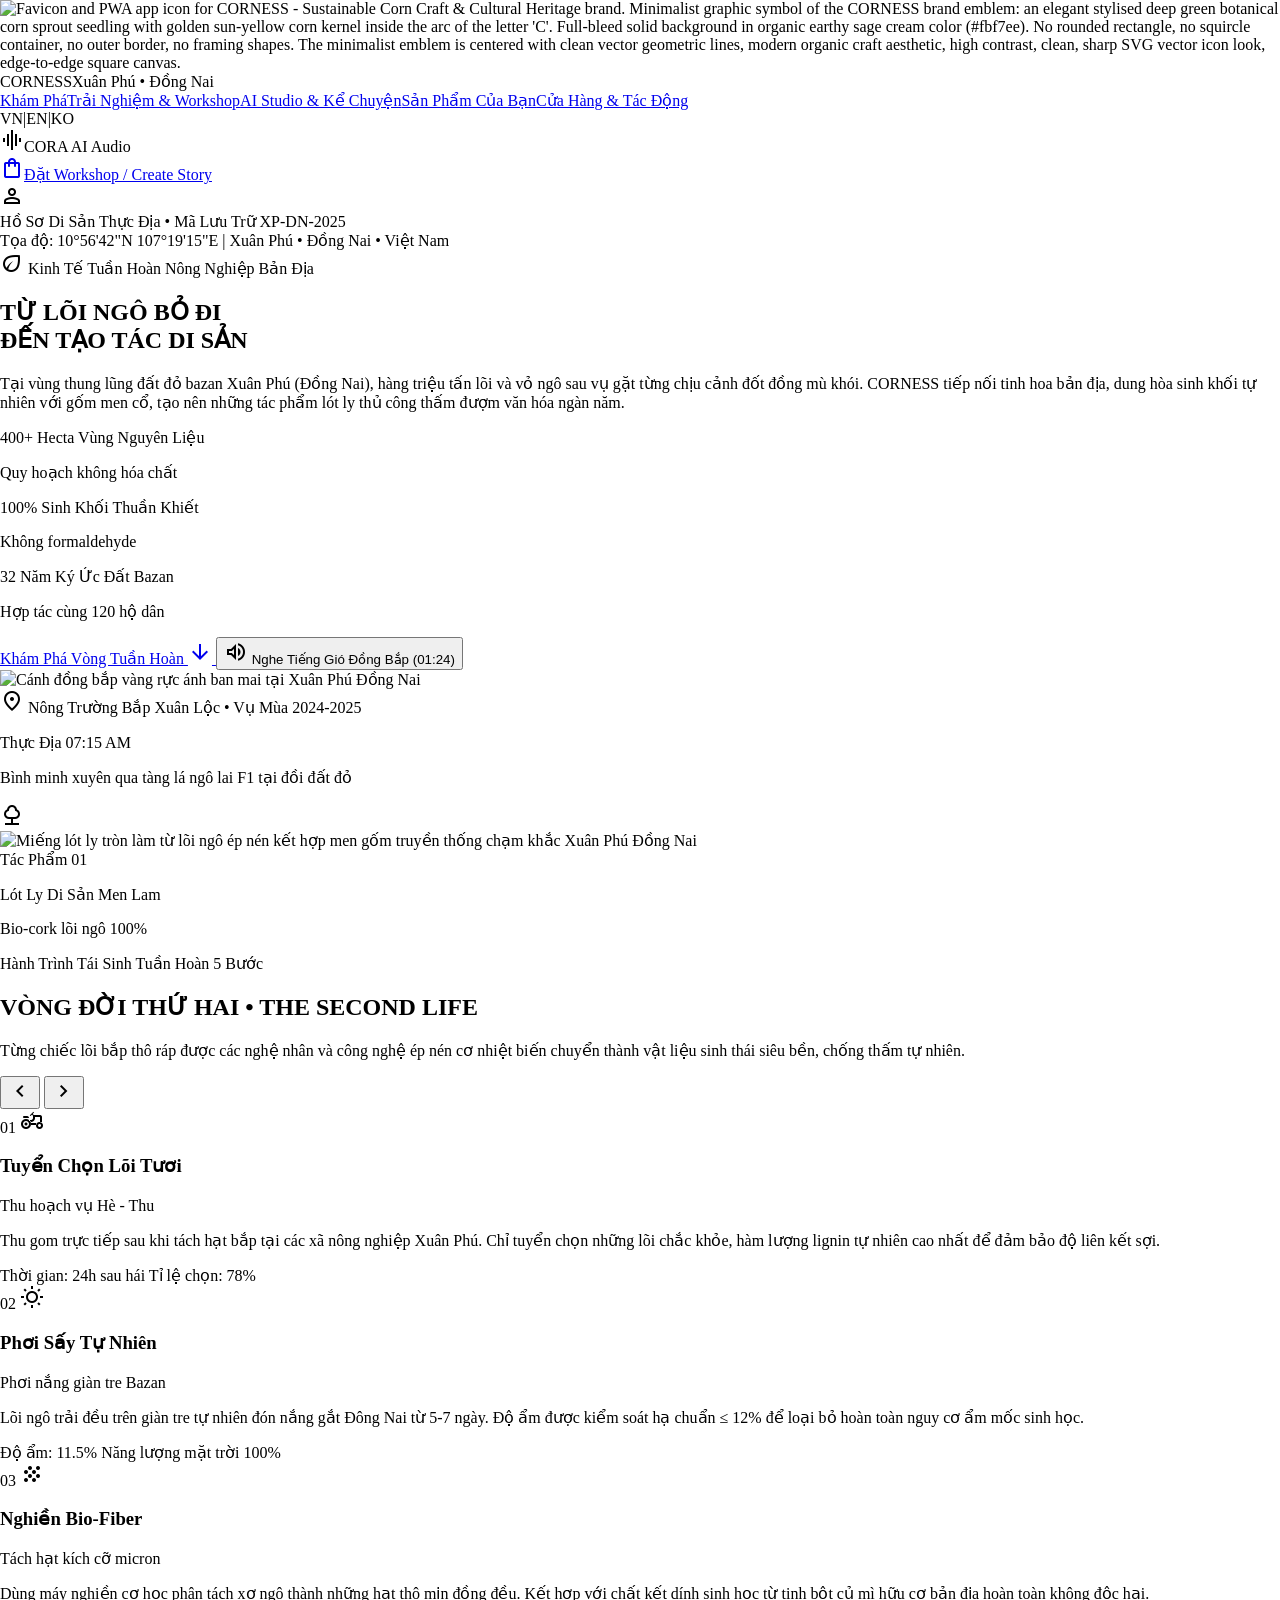
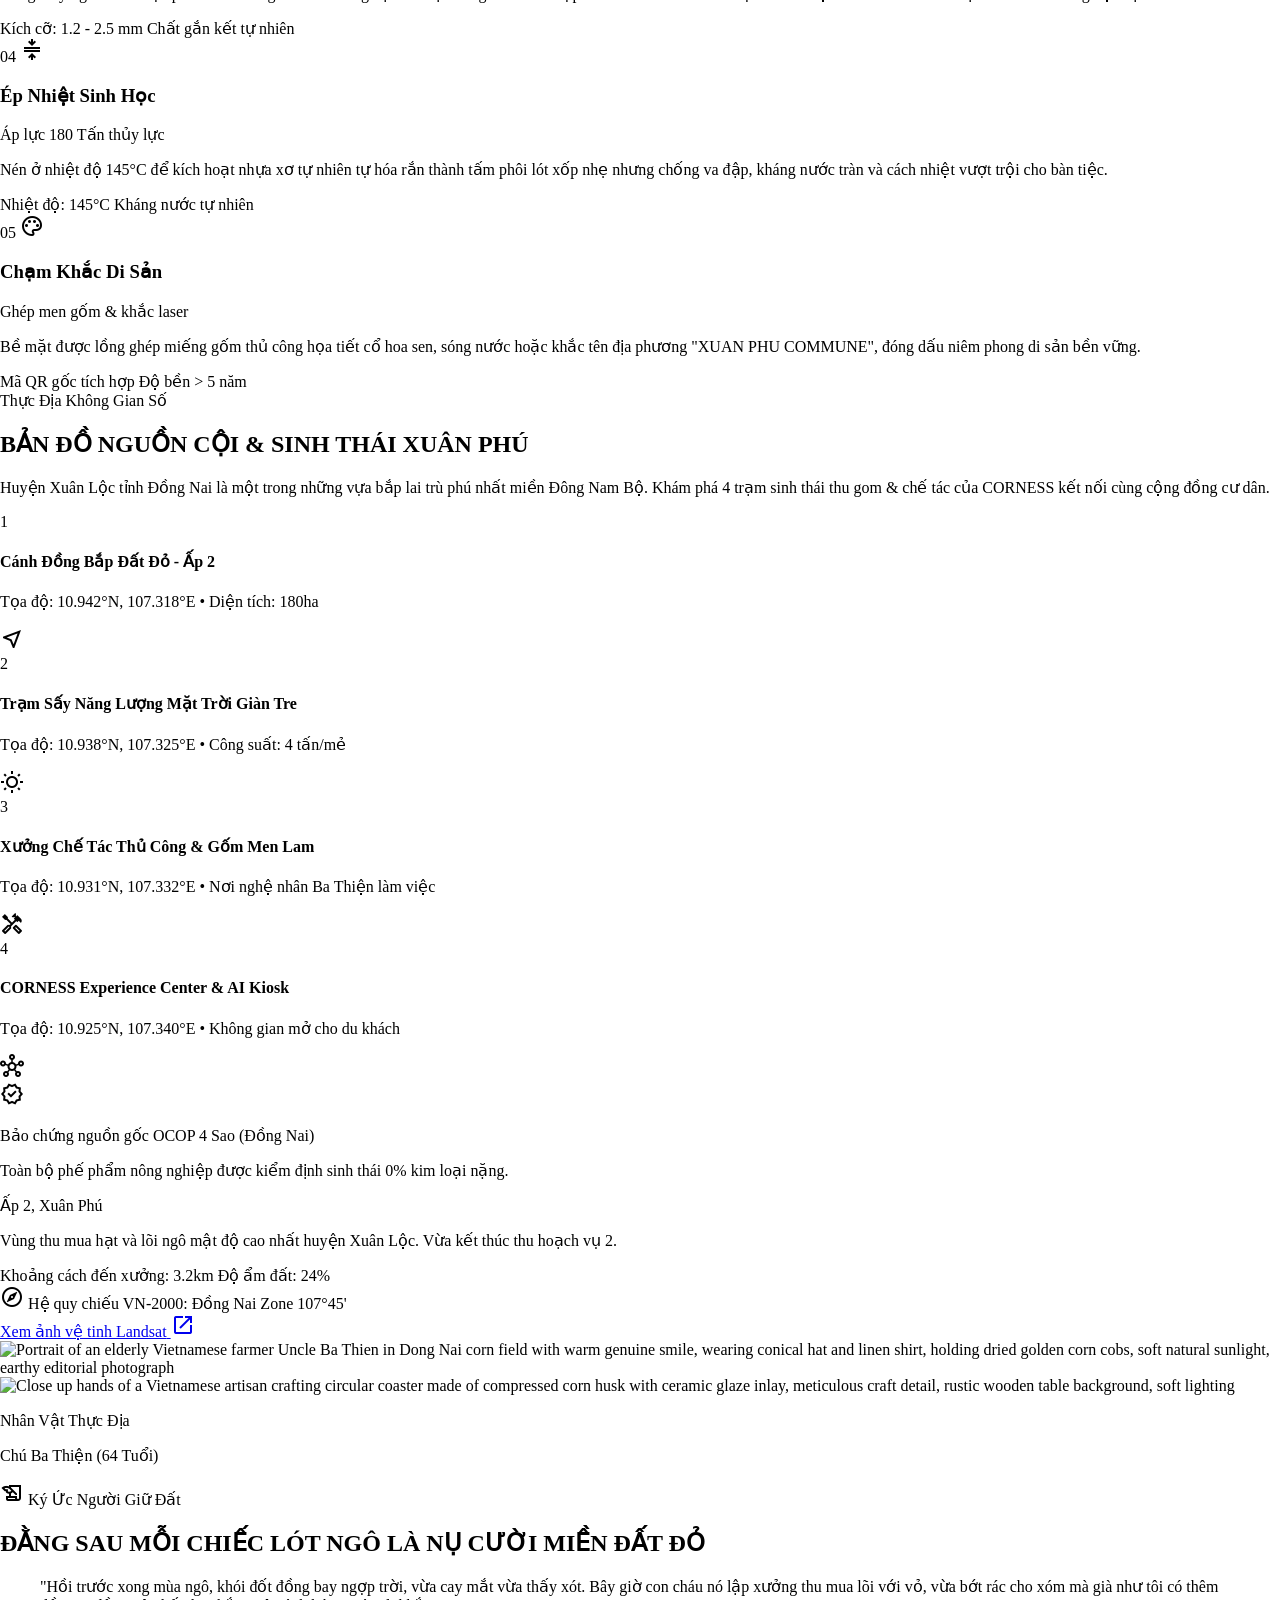
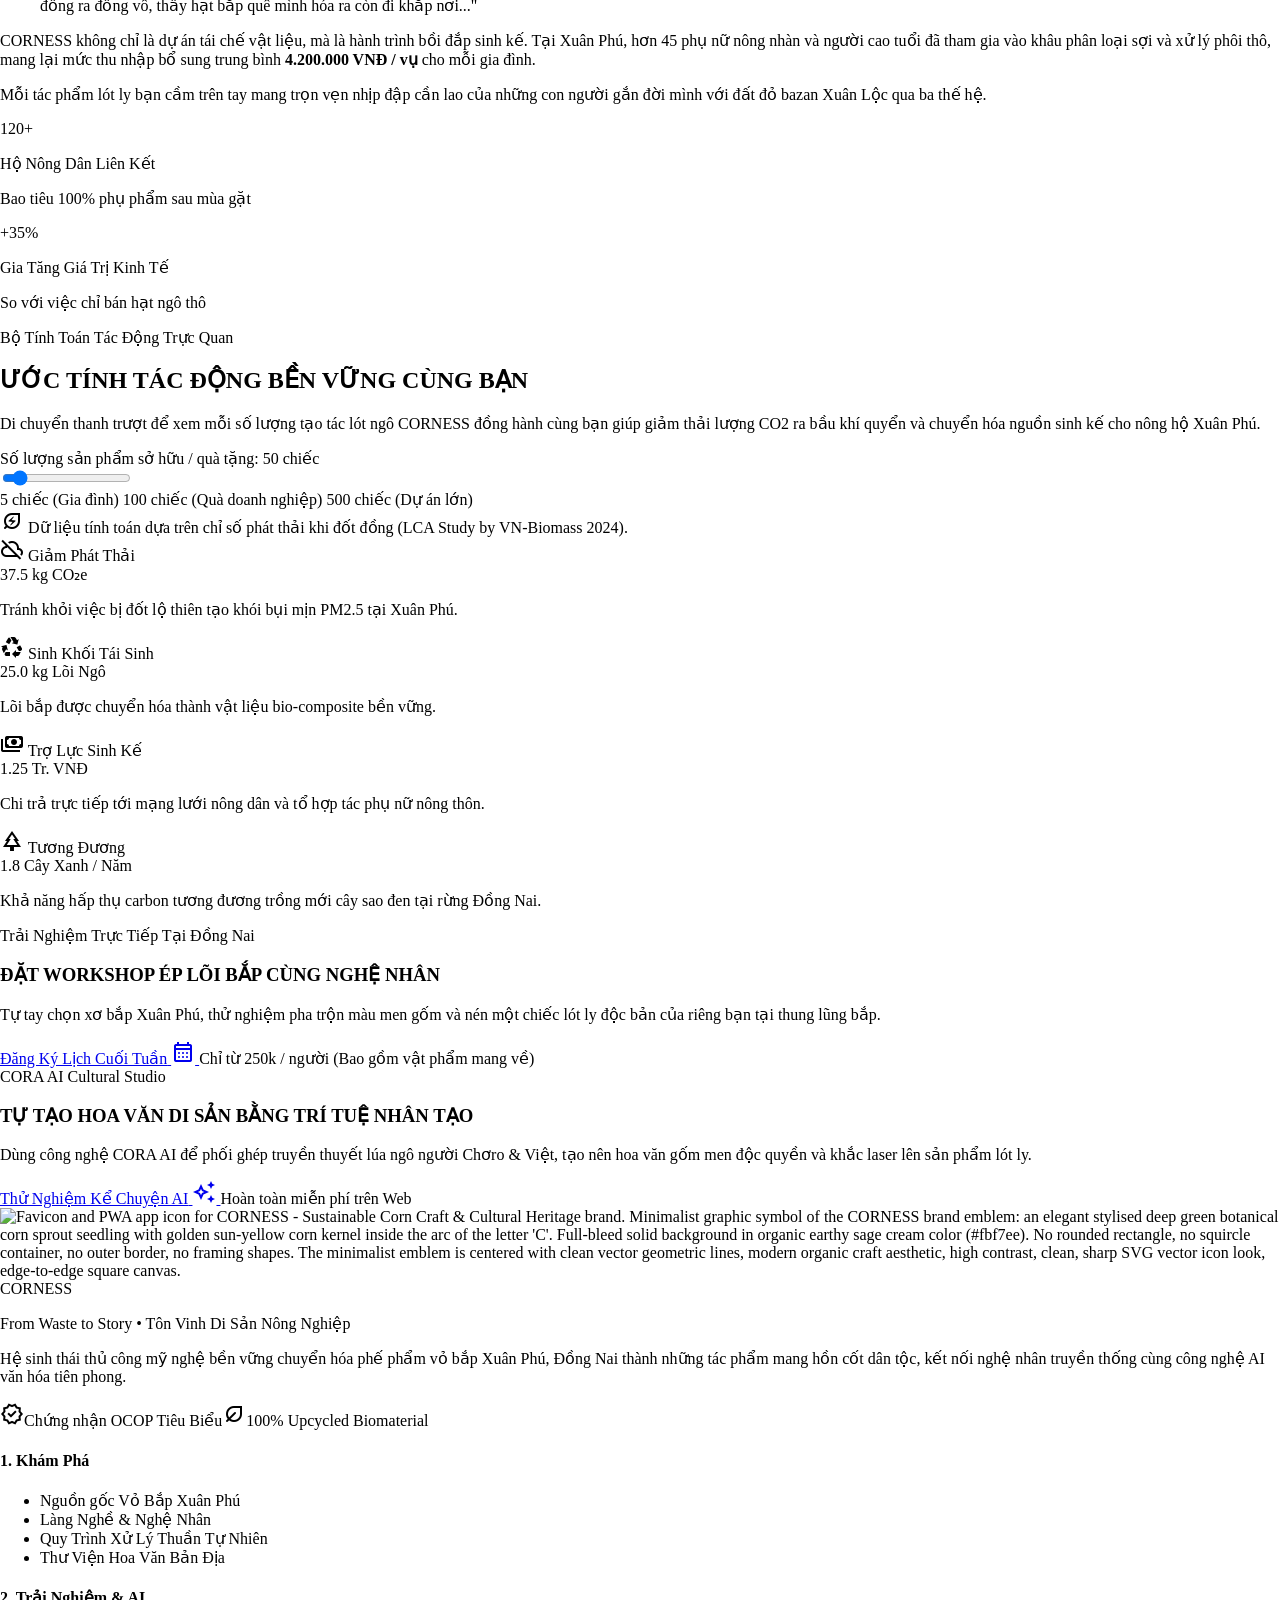
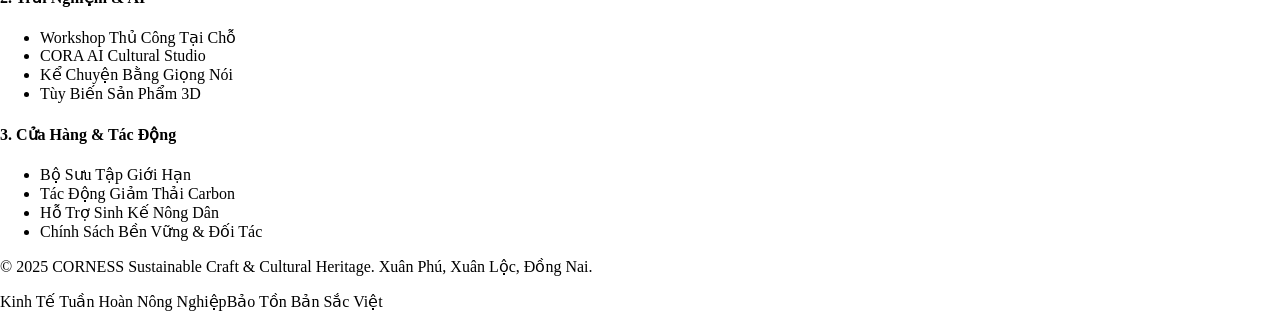
==== index.html @ 4b6d69f8 "begin" ====
<!-- CORNESS — Khám Phá & Di Sản Văn Hóa Xuân Phú (Desktop) -->
<!doctype html>

<html lang="vi">
  <head>
    <meta charset="utf-8" />
    <meta content="width=device-width, initial-scale=1.0" name="viewport" />
    <meta content="web_standard" name="shell-type" />
    <title>CORNESS — Khám Phá &amp; Di Sản Văn Hóa Xuân Phú</title>
    <link
      href="https://fonts.googleapis.com/css2?family=Climate+Crisis&amp;family=Anton&amp;family=Inter:wght@300;400;500;600;700&amp;display=swap"
      rel="stylesheet"
    />
    <link
      href="https://fonts.googleapis.com/css2?family=Material+Symbols+Outlined:opsz,wght,FILL,GRAD@20..48,100..700,0..1,-50..200"
      rel="stylesheet"
    />
    <link
      href="https://fonts.googleapis.com/css2?family=Material+Symbols+Outlined:wght,FILL@100..700,0..1&amp;display=swap"
      rel="stylesheet"
    />
    <style>
      @layer base {
        html,
        body {
          margin: 0;
          padding: 0;
        }
        body {
          overscroll-behavior: none;
        }
        main > :first-child {
          margin-top: 0 !important;
        }
        main > :last-child {
          margin-bottom: 0 !important;
        }
      }
      ::-webkit-scrollbar {
        display: none;
      }
    </style>
    <script src="https://cdn.tailwindcss.com"></script>
    <script id="tailwind-config">
      tailwind.config = {
        darkMode: "class",
        theme: {
          extend: {
            colors: {
              "surface-tint": "#476733",
              "outline-variant": "#c3c8ba",
              tertiary: "#614a35",
              "surface-container": "#f2ede3",
              "on-primary": "#ffffff",
              "secondary-container": "#fdc74a",
              "on-primary-fixed-variant": "#304e1d",
              background: "#fef9ef",
              "surface-bright": "#fef9ef",
              "surface-container-high": "#ede8de",
              "tertiary-fixed": "#fedcc0",
              "primary-fixed-dim": "#add192",
              "on-error-container": "#93000a",
              "on-surface": "#1d1c16",
              "error-container": "#ffdad6",
              "primary-container": "#4f6f3a",
              "tertiary-fixed-dim": "#e0c1a6",
              "surface-container-highest": "#e7e2d8",
              "surface-container-lowest": "#ffffff",
              "surface-container-low": "#f8f3e9",
              "inverse-on-surface": "#f5f0e6",
              secondary: "#795900",
              error: "#ba1a1a",
              "on-tertiary": "#ffffff",
              primary: "#385624",
              outline: "#74796d",
              "inverse-primary": "#add192",
              "on-background": "#1d1c16",
              "primary-fixed": "#c8eeac",
              "surface-variant": "#e7e2d8",
              surface: "#fef9ef",
              "on-surface-variant": "#43483e",
              "on-secondary-container": "#715300",
              "on-error": "#ffffff",
              "on-primary-container": "#cbf1af",
              "on-secondary-fixed": "#261a00",
              "secondary-fixed": "#ffdf9f",
              "on-secondary": "#ffffff",
              "on-primary-fixed": "#092100",
              "on-tertiary-container": "#ffe0c6",
              "on-secondary-fixed-variant": "#5b4300",
              "secondary-fixed-dim": "#f4bf42",
              "on-tertiary-fixed-variant": "#58422e",
              "inverse-surface": "#32302a",
              "tertiary-container": "#7b624b",
              "surface-dim": "#dedad0",
              "on-tertiary-fixed": "#291807",
            },
            borderRadius: {
              DEFAULT: "0.25rem",
              lg: "0.5rem",
              xl: "0.75rem",
              full: "9999px",
            },
            spacing: {},
            fontFamily: {
              headline: ["Climate Crisis"],
              display: ["Climate Crisis"],
              body: ["Anton"],
              label: ["Inter"],
            },
            fontSize: {},
          },
        },
      };
    </script>
  </head>
  <body class="bg-surface font-body text-on-surface antialiased">
    <header
      class="fixed top-0 w-full z-50 bg-surface/90 backdrop-blur-xl shadow-[0_1px_8px_rgba(112,88,66,0.06)]"
    >
      <div class="h-20 w-full px-6 lg:px-12 flex items-center justify-between">
        <div class="flex items-center gap-4">
          <img
            alt="Favicon and PWA app icon for CORNESS - Sustainable Corn Craft &amp; Cultural Heritage brand. Minimalist graphic symbol of the CORNESS brand emblem: an elegant stylised deep green botanical corn sprout seedling with golden sun-yellow corn kernel inside the arc of the letter 'C'. Full-bleed solid background in organic earthy sage cream color (#fbf7ee). No rounded rectangle, no squircle container, no outer border, no framing shapes. The minimalist emblem is centered with clean vector geometric lines, modern organic craft aesthetic, high contrast, clean, sharp SVG vector icon look, edge-to-edge square canvas."
            class="h-8 w-auto object-contain"
            src="https://lh3.googleusercontent.com/aida/[base64]"
          />
          <div class="flex flex-col">
            <span
              class="font-headline text-lg tracking-tight uppercase text-primary leading-tight"
              >CORNESS</span
            ><span
              class="font-label text-[10px] tracking-[0.08em] uppercase text-tertiary font-medium"
              >Xuân Phú • Đồng Nai</span
            >
          </div>
        </div>
        <nav
          class="hidden xl:flex items-center gap-2 p-1 bg-surface-container-low rounded-xl"
          data-active-classes="bg-primary-container text-on-primary-container font-semibold rounded-lg shadow-sm"
        >
          <a
            class="px-4 py-2 text-sm font-label uppercase tracking-wider text-on-surface-variant hover:text-on-surface hover:bg-surface-container transition-all"
            data-path="kham-pha"
            href="index.html"
            >Khám Phá</a
          ><a
            class="px-4 py-2 text-sm font-label uppercase tracking-wider text-on-surface-variant hover:text-on-surface hover:bg-surface-container transition-all"
            data-path="trai-nghiem-workshop"
            href="experience.html"
            >Trải Nghiệm &amp; Workshop</a
          ><a
            class="px-4 py-2 text-sm font-label uppercase tracking-wider text-on-surface-variant hover:text-on-surface hover:bg-surface-container transition-all"
            data-path="ai-studio-ke-chuyen"
            href="ai-studio.html"
            >AI Studio &amp; Kể Chuyện</a
          ><a
            class="px-4 py-2 text-sm font-label uppercase tracking-wider text-on-surface-variant hover:text-on-surface hover:bg-surface-container transition-all"
            data-path="san-pham-cua-ban"
            href="my-product.html"
            >Sản Phẩm Của Bạn</a
          ><a
            class="px-4 py-2 text-sm font-label uppercase tracking-wider text-on-surface-variant hover:text-on-surface hover:bg-surface-container transition-all"
            data-path="cua-hang-tac-dong"
            href="shop.html"
            >Cửa Hàng &amp; Tác Động</a
          >
        </nav>
        <div class="flex items-center gap-3 lg:gap-4">
          <div
            class="hidden md:flex items-center gap-1.5 px-2.5 py-1 rounded-full bg-surface-container text-xs font-label text-on-surface-variant font-medium"
          >
            <span class="hover:text-primary cursor-pointer transition-colors"
              >VN</span
            ><span class="text-outline-variant">|</span
            ><span class="hover:text-primary cursor-pointer transition-colors"
              >EN</span
            ><span class="text-outline-variant">|</span
            ><span class="hover:text-primary cursor-pointer transition-colors"
              >KO</span
            >
          </div>
          <div
            class="hidden sm:flex items-center gap-2 px-3 py-1.5 rounded-full bg-secondary-container/30 text-on-secondary-container text-xs font-label font-medium"
          >
            <span class="material-symbols-outlined text-[16px]">graphic_eq</span
            ><span>CORA AI Audio</span>
          </div>
          <a
            class="p-2 rounded-full bg-surface-container-low hover:bg-surface-container text-on-surface-variant hover:text-on-surface transition-colors flex items-center justify-center"
            data-path="san-pham-cua-ban"
            href="my-product.html"
            ><span class="material-symbols-outlined text-[20px]"
              >shopping_bag</span
            ></a
          ><a
            class="hidden lg:inline-flex items-center justify-center px-4 py-2 rounded-lg bg-secondary-container hover:bg-secondary-fixed text-on-secondary-container font-label text-xs uppercase font-bold tracking-wider transition-colors shadow-sm"
            data-path="trai-nghiem-workshop"
            href="experience.html"
            >Đặt Workshop / Create Story</a
          >
          <div
            class="w-8 h-8 rounded-full bg-primary flex items-center justify-center shrink-0"
          >
            <span class="material-symbols-outlined text-on-primary text-[18px]"
              >person</span
            >
          </div>
        </div>
      </div>
    </header>
    <main class="w-full pt-20 bg-surface min-h-[calc(100vh-80px)]">
      <div class="flex flex-col w-full">
        <!-- 1. HERO ARCHIVAL SECTION -->
        <section
          class="relative w-full overflow-hidden bg-surface pb-20 pt-8 lg:pb-28"
        >
          <div class="w-full px-6 lg:px-12 max-w-[1600px] mx-auto">
            <!-- Top Meta Breadcrumb Bar -->
            <div
              class="flex flex-wrap items-center justify-between gap-4 pb-8 text-on-surface-variant font-label text-xs uppercase tracking-widest border-b border-transparent"
            >
              <div class="flex items-center gap-2">
                <span
                  class="inline-block w-2 h-2 rounded-full bg-primary animate-pulse"
                ></span>
                <span>Hồ Sơ Di Sản Thực Địa • Mã Lưu Trữ XP-DN-2025</span>
              </div>
              <div class="flex items-center gap-6">
                <span class="text-tertiary font-semibold"
                  >Tọa độ: 10°56'42"N 107°19'15"E</span
                >
                <span class="hidden md:inline text-outline-variant">|</span>
                <span class="hidden md:inline text-secondary font-bold"
                  >Xuân Phú • Đồng Nai • Việt Nam</span
                >
              </div>
            </div>
            <!-- Main Headline + Asymmetric Showcase -->
            <div
              class="grid grid-cols-1 lg:grid-cols-12 gap-12 lg:gap-8 items-start pt-6"
            >
              <!-- Left: Heavy Editorial Typography -->
              <div
                class="lg:col-span-7 flex flex-col justify-between space-y-8"
              >
                <div class="space-y-4">
                  <span
                    class="inline-flex items-center gap-2 px-3 py-1 rounded-full bg-surface-container text-xs font-label uppercase tracking-widest text-primary font-bold"
                  >
                    <span class="material-symbols-outlined text-[15px]"
                      >eco</span
                    >
                    Kinh Tế Tuần Hoàn Nông Nghiệp Bản Địa
                  </span>
                  <h1
                    class="font-headline text-4xl sm:text-5xl xl:text-6xl text-on-surface leading-[1.08] tracking-tight"
                  >
                    TỪ LÕI NGÔ BỎ ĐI <br />
                    <span class="text-primary italic font-normal"
                      >ĐẾN TẠO TÁC DI SẢN</span
                    >
                  </h1>
                  <p
                    class="font-label text-base sm:text-lg text-on-surface-variant max-w-2xl leading-relaxed pt-2"
                  >
                    Tại vùng thung lũng đất đỏ bazan Xuân Phú (Đồng Nai), hàng
                    triệu tấn lõi và vỏ ngô sau vụ gặt từng chịu cảnh đốt đồng
                    mù khói. CORNESS tiếp nối tinh hoa bản địa, dung hòa sinh
                    khối tự nhiên với gốm men cổ, tạo nên những tác phẩm lót ly
                    thủ công thấm đượm văn hóa ngàn năm.
                  </p>
                </div>
                <!-- Archival Metrics Bar -->
                <div
                  class="grid grid-cols-3 gap-3 sm:gap-4 p-5 rounded-xl bg-surface-container-low shadow-sm"
                >
                  <div class="space-y-1">
                    <span
                      class="font-display text-2xl sm:text-3xl text-primary font-normal block leading-tight"
                      >400+</span
                    >
                    <span
                      class="font-label text-[11px] sm:text-xs text-tertiary uppercase tracking-wider font-semibold"
                      >Hecta Vùng Nguyên Liệu</span
                    >
                    <p
                      class="hidden sm:block font-label text-[11px] text-on-surface-variant"
                    >
                      Quy hoạch không hóa chất
                    </p>
                  </div>
                  <div class="space-y-1 border-l-0">
                    <span
                      class="font-display text-2xl sm:text-3xl text-secondary font-normal block leading-tight"
                      >100%</span
                    >
                    <span
                      class="font-label text-[11px] sm:text-xs text-tertiary uppercase tracking-wider font-semibold"
                      >Sinh Khối Thuần Khiết</span
                    >
                    <p
                      class="hidden sm:block font-label text-[11px] text-on-surface-variant"
                    >
                      Không formaldehyde
                    </p>
                  </div>
                  <div class="space-y-1">
                    <span
                      class="font-display text-2xl sm:text-3xl text-primary-container text-on-primary-container bg-primary-container/20 px-2 py-0.5 rounded w-fit text-xl sm:text-2xl font-normal block leading-tight"
                      >32 Năm</span
                    >
                    <span
                      class="font-label text-[11px] sm:text-xs text-tertiary uppercase tracking-wider font-semibold"
                      >Ký Ức Đất Bazan</span
                    >
                    <p
                      class="hidden sm:block font-label text-[11px] text-on-surface-variant"
                    >
                      Hợp tác cùng 120 hộ dân
                    </p>
                  </div>
                </div>
                <!-- CTAs & Audio Trigger -->
                <div class="flex flex-wrap items-center gap-4 pt-2">
                  <a
                    class="px-6 py-3.5 rounded-lg bg-primary hover:bg-primary-container text-on-primary font-label text-xs uppercase tracking-wider font-bold shadow-md transition-all flex items-center gap-2"
                    href="#quy-trinh"
                  >
                    <span>Khám Phá Vòng Tuần Hoàn</span>
                    <span class="material-symbols-outlined text-[18px]"
                      >arrow_downward</span
                    >
                  </a>
                  <button
                    class="px-5 py-3 rounded-lg bg-surface-container hover:bg-surface-container-high text-on-surface font-label text-xs uppercase tracking-wider font-semibold transition-all flex items-center gap-2 shadow-sm"
                    id="audioBtn"
                    onclick="toggleAudioPreview()" type="button">
                    <span
                      class="material-symbols-outlined text-secondary text-[20px]"
                      id="audioIcon"
                      >volume_up</span
                    >
                    <span id="audioText">Nghe Tiếng Gió Đồng Bắp (01:24)</span>
                  </button>
                </div>
              </div>
              <!-- Right: Layered Photographic Showcase (Field + Coaster Art) -->
              <div class="lg:col-span-5 relative mt-4 lg:mt-0">
                <!-- Main Landscape: Sunny Corn Field Xuan Phu -->
                <div
                  class="relative w-full h-[460px] sm:h-[520px] rounded-2xl overflow-hidden shadow-xl bg-surface-container"
                >
                  <img
                    alt="Cánh đồng bắp vàng rực ánh ban mai tại Xuân Phú Đồng Nai"
                    class="w-full h-full object-cover"
                    src="https://lh3.googleusercontent.com/aida/[base64]"
                  />
                  <div
                    class="absolute inset-0 bg-gradient-to-t from-inverse-surface/80 via-inverse-surface/20 to-transparent"
                  ></div>
                  <!-- Floating Origin Stamp -->
                  <div
                    class="absolute top-5 left-5 px-3 py-1.5 rounded-full bg-surface/90 backdrop-blur-md text-on-surface font-label text-[11px] font-bold tracking-wider uppercase shadow-sm flex items-center gap-1.5"
                  >
                    <span
                      class="material-symbols-outlined text-primary text-[15px]"
                      >location_on</span
                    >
                    Nông Trường Bắp Xuân Lộc • Vụ Mùa 2024-2025
                  </div>
                  <!-- Bottom Story Capsule -->
                  <div
                    class="absolute bottom-5 left-5 right-5 p-4 rounded-xl bg-surface/95 backdrop-blur-md shadow-md"
                  >
                    <div class="flex items-center justify-between">
                      <div>
                        <p
                          class="font-label text-xs uppercase tracking-wider text-secondary font-bold"
                        >
                          Thực Địa 07:15 AM
                        </p>
                        <p
                          class="font-label text-sm text-on-surface font-medium"
                        >
                          Bình minh xuyên qua tàng lá ngô lai F1 tại đồi đất đỏ
                        </p>
                      </div>
                      <span
                        class="material-symbols-outlined text-primary text-[28px]"
                        >nature</span
                      >
                    </div>
                  </div>
                </div>
                <!-- Overlapping Circular Artifact Card: Corn Husk Coaster with Heritage Glaze -->
                <div
                  class="absolute -bottom-8 -left-4 sm:-bottom-10 sm:-left-8 w-44 sm:w-56 p-3 rounded-2xl bg-surface-container-lowest/95 backdrop-blur-xl shadow-2xl transition-transform hover:-translate-y-1"
                >
                  <div
                    class="relative w-full aspect-square rounded-xl overflow-hidden bg-surface-container flex items-center justify-center p-1"
                  >
                    <img
                      alt="Miếng lót ly tròn làm từ lõi ngô ép nén kết hợp men gốm truyền thống chạm khắc Xuân Phú Đồng Nai"
                      class="w-full h-full object-contain filter drop-shadow-md"
                      src="https://lh3.googleusercontent.com/aida/[base64]"
                    />
                  </div>
                  <div class="pt-2 text-center">
                    <span
                      class="font-label text-[10px] uppercase tracking-widest text-primary font-bold block"
                      >Tác Phẩm 01</span
                    >
                    <p class="font-label text-xs font-semibold text-on-surface">
                      Lót Ly Di Sản Men Lam
                    </p>
                    <p class="font-label text-[10px] text-tertiary">
                      Bio-cork lõi ngô 100%
                    </p>
                  </div>
                </div>
              </div>
            </div>
          </div>
        </section>
        <!-- 2. THE SECOND LIFE: 5-STAGE CIRCULAR PROCESS FLOW -->
        <section
          class="w-full bg-surface-container-low py-20 lg:py-28"
          id="quy-trinh"
        >
          <div class="w-full px-6 lg:px-12 max-w-[1600px] mx-auto">
            <!-- Section Header -->
            <div
              class="flex flex-col md:flex-row md:items-end justify-between gap-6 pb-14"
            >
              <div class="space-y-3">
                <div class="flex items-center gap-2">
                  <span
                    class="px-2.5 py-0.5 rounded-full bg-secondary-container text-on-secondary-container font-label text-[11px] font-bold uppercase tracking-wider"
                    >Hành Trình Tái Sinh</span
                  >
                  <span
                    class="font-label text-xs uppercase tracking-widest text-tertiary"
                    >Tuần Hoàn 5 Bước</span
                  >
                </div>
                <h2
                  class="font-headline text-3xl sm:text-4xl lg:text-5xl text-on-surface uppercase tracking-tight"
                >
                  VÒNG ĐỜI THỨ HAI
                  <span class="text-primary">• THE SECOND LIFE</span>
                </h2>
                <p
                  class="font-label text-sm sm:text-base text-on-surface-variant max-w-xl"
                >
                  Từng chiếc lõi bắp thô ráp được các nghệ nhân và công nghệ ép
                  nén cơ nhiệt biến chuyển thành vật liệu sinh thái siêu bền,
                  chống thấm tự nhiên.
                </p>
              </div>
              <div class="flex items-center gap-2">
                <button
                  class="w-10 h-10 rounded-full bg-surface-container hover:bg-surface-container-high text-on-surface flex items-center justify-center transition-all shadow-sm"
                  onclick="scrollStages(-1)" type="button">
                  <span class="material-symbols-outlined text-[20px]"
                    >chevron_left</span
                  >
                </button>
                <button
                  class="w-10 h-10 rounded-full bg-surface-container hover:bg-surface-container-high text-on-surface flex items-center justify-center transition-all shadow-sm"
                  onclick="scrollStages(1)" type="button">
                  <span class="material-symbols-outlined text-[20px]"
                    >chevron_right</span
                  >
                </button>
              </div>
            </div>
            <!-- Horizontal Process Rail -->
            <div
              class="flex gap-6 overflow-x-auto pb-6 scroll-smooth snap-x snap-mandatory [-ms-overflow-style:none] [scrollbar-width:none]"
              id="stagesContainer"
            >
              <!-- Stage 1 -->
              <div
                class="min-w-[280px] sm:min-w-[320px] lg:min-w-[340px] snap-start flex-1 rounded-2xl bg-surface p-6 shadow-sm hover:shadow-md transition-all flex flex-col justify-between"
              >
                <div>
                  <div class="flex items-center justify-between pb-6">
                    <span class="font-display text-4xl text-primary/30"
                      >01</span
                    >
                    <span
                      class="p-2.5 rounded-xl bg-primary-fixed text-on-primary-fixed"
                    >
                      <span class="material-symbols-outlined text-[24px]"
                        >agriculture</span
                      >
                    </span>
                  </div>
                  <h3 class="font-headline text-xl text-on-surface pb-2">
                    Tuyển Chọn Lõi Tươi
                  </h3>
                  <p
                    class="font-label text-xs uppercase tracking-widest text-secondary font-bold pb-3"
                  >
                    Thu hoạch vụ Hè - Thu
                  </p>
                  <p
                    class="font-label text-sm text-on-surface-variant leading-relaxed"
                  >
                    Thu gom trực tiếp sau khi tách hạt bắp tại các xã nông
                    nghiệp Xuân Phú. Chỉ tuyển chọn những lõi chắc khỏe, hàm
                    lượng lignin tự nhiên cao nhất để đảm bảo độ liên kết sợi.
                  </p>
                </div>
                <div
                  class="pt-6 mt-6 border-t-0 flex items-center justify-between text-[11px] font-label text-tertiary"
                >
                  <span>Thời gian: 24h sau hái</span>
                  <span class="font-semibold text-primary"
                    >Tỉ lệ chọn: 78%</span
                  >
                </div>
              </div>
              <!-- Stage 2 -->
              <div
                class="min-w-[280px] sm:min-w-[320px] lg:min-w-[340px] snap-start flex-1 rounded-2xl bg-surface p-6 shadow-sm hover:shadow-md transition-all flex flex-col justify-between"
              >
                <div>
                  <div class="flex items-center justify-between pb-6">
                    <span class="font-display text-4xl text-secondary/30"
                      >02</span
                    >
                    <span
                      class="p-2.5 rounded-xl bg-secondary-fixed text-on-secondary-fixed"
                    >
                      <span class="material-symbols-outlined text-[24px]"
                        >wb_sunny</span
                      >
                    </span>
                  </div>
                  <h3 class="font-headline text-xl text-on-surface pb-2">
                    Phơi Sấy Tự Nhiên
                  </h3>
                  <p
                    class="font-label text-xs uppercase tracking-widest text-secondary font-bold pb-3"
                  >
                    Phơi nắng giàn tre Bazan
                  </p>
                  <p
                    class="font-label text-sm text-on-surface-variant leading-relaxed"
                  >
                    Lõi ngô trải đều trên giàn tre tự nhiên đón nắng gắt Đông
                    Nai từ 5-7 ngày. Độ ẩm được kiểm soát hạ chuẩn ≤ 12% để loại
                    bỏ hoàn toàn nguy cơ ẩm mốc sinh học.
                  </p>
                </div>
                <div
                  class="pt-6 mt-6 border-t-0 flex items-center justify-between text-[11px] font-label text-tertiary"
                >
                  <span>Độ ẩm: 11.5%</span>
                  <span class="font-semibold text-secondary"
                    >Năng lượng mặt trời 100%</span
                  >
                </div>
              </div>
              <!-- Stage 3 -->
              <div
                class="min-w-[280px] sm:min-w-[320px] lg:min-w-[340px] snap-start flex-1 rounded-2xl bg-surface p-6 shadow-sm hover:shadow-md transition-all flex flex-col justify-between"
              >
                <div>
                  <div class="flex items-center justify-between pb-6">
                    <span class="font-display text-4xl text-tertiary/30"
                      >03</span
                    >
                    <span
                      class="p-2.5 rounded-xl bg-tertiary-fixed text-on-tertiary-fixed"
                    >
                      <span class="material-symbols-outlined text-[24px]"
                        >grain</span
                      >
                    </span>
                  </div>
                  <h3 class="font-headline text-xl text-on-surface pb-2">
                    Nghiền Bio-Fiber
                  </h3>
                  <p
                    class="font-label text-xs uppercase tracking-widest text-secondary font-bold pb-3"
                  >
                    Tách hạt kích cỡ micron
                  </p>
                  <p
                    class="font-label text-sm text-on-surface-variant leading-relaxed"
                  >
                    Dùng máy nghiền cơ học phân tách xơ ngô thành những hạt thô
                    mịn đồng đều. Kết hợp với chất kết dính sinh học từ tinh bột
                    củ mì hữu cơ bản địa hoàn toàn không độc hại.
                  </p>
                </div>
                <div
                  class="pt-6 mt-6 border-t-0 flex items-center justify-between text-[11px] font-label text-tertiary"
                >
                  <span>Kích cỡ: 1.2 - 2.5 mm</span>
                  <span class="font-semibold text-tertiary"
                    >Chất gắn kết tự nhiên</span
                  >
                </div>
              </div>
              <!-- Stage 4 -->
              <div
                class="min-w-[280px] sm:min-w-[320px] lg:min-w-[340px] snap-start flex-1 rounded-2xl bg-surface p-6 shadow-sm hover:shadow-md transition-all flex flex-col justify-between"
              >
                <div>
                  <div class="flex items-center justify-between pb-6">
                    <span
                      class="font-display text-4xl text-primary-container/30"
                      >04</span
                    >
                    <span
                      class="p-2.5 rounded-xl bg-primary-container text-on-primary-container"
                    >
                      <span class="material-symbols-outlined text-[24px]"
                        >compress</span
                      >
                    </span>
                  </div>
                  <h3 class="font-headline text-xl text-on-surface pb-2">
                    Ép Nhiệt Sinh Học
                  </h3>
                  <p
                    class="font-label text-xs uppercase tracking-widest text-secondary font-bold pb-3"
                  >
                    Áp lực 180 Tấn thủy lực
                  </p>
                  <p
                    class="font-label text-sm text-on-surface-variant leading-relaxed"
                  >
                    Nén ở nhiệt độ 145°C để kích hoạt nhựa xơ tự nhiên tự hóa
                    rắn thành tấm phôi lót xốp nhẹ nhưng chống va đập, kháng
                    nước tràn và cách nhiệt vượt trội cho bàn tiệc.
                  </p>
                </div>
                <div
                  class="pt-6 mt-6 border-t-0 flex items-center justify-between text-[11px] font-label text-tertiary"
                >
                  <span>Nhiệt độ: 145°C</span>
                  <span class="font-semibold text-primary"
                    >Kháng nước tự nhiên</span
                  >
                </div>
              </div>
              <!-- Stage 5 -->
              <div
                class="min-w-[280px] sm:min-w-[320px] lg:min-w-[340px] snap-start flex-1 rounded-2xl bg-surface p-6 shadow-sm hover:shadow-md transition-all flex flex-col justify-between"
              >
                <div>
                  <div class="flex items-center justify-between pb-6">
                    <span
                      class="font-display text-4xl text-secondary-container/40"
                      >05</span
                    >
                    <span
                      class="p-2.5 rounded-xl bg-secondary-container text-on-secondary-container"
                    >
                      <span class="material-symbols-outlined text-[24px]"
                        >palette</span
                      >
                    </span>
                  </div>
                  <h3 class="font-headline text-xl text-on-surface pb-2">
                    Chạm Khắc Di Sản
                  </h3>
                  <p
                    class="font-label text-xs uppercase tracking-widest text-secondary font-bold pb-3"
                  >
                    Ghép men gốm &amp; khắc laser
                  </p>
                  <p
                    class="font-label text-sm text-on-surface-variant leading-relaxed"
                  >
                    Bề mặt được lồng ghép miếng gốm thủ công họa tiết cổ hoa
                    sen, sóng nước hoặc khắc tên địa phương "XUAN PHU COMMUNE",
                    đóng dấu niêm phong di sản bền vững.
                  </p>
                </div>
                <div
                  class="pt-6 mt-6 border-t-0 flex items-center justify-between text-[11px] font-label text-tertiary"
                >
                  <span>Mã QR gốc tích hợp</span>
                  <span class="font-semibold text-secondary"
                    >Độ bền &gt; 5 năm</span
                  >
                </div>
              </div>
            </div>
          </div>
        </section>
        <!-- 3. INTERACTIVE SOURCE MAP & REGIONAL ECO-STATIONS -->
        <section class="w-full bg-surface py-20 lg:py-28">
          <div class="w-full px-6 lg:px-12 max-w-[1600px] mx-auto">
            <div class="grid grid-cols-1 lg:grid-cols-12 gap-10 items-stretch">
              <!-- Left: Station Navigator & Geodata -->
              <div
                class="lg:col-span-5 flex flex-col justify-between space-y-6"
              >
                <div class="space-y-3">
                  <span
                    class="font-label text-xs uppercase tracking-widest text-primary font-bold"
                    >Thực Địa Không Gian Số</span
                  >
                  <h2
                    class="font-headline text-3xl sm:text-4xl text-on-surface uppercase tracking-tight"
                  >
                    BẢN ĐỒ NGUỒN CỘI &amp; SINH THÁI XUÂN PHÚ
                  </h2>
                  <p
                    class="font-label text-sm text-on-surface-variant leading-relaxed"
                  >
                    Huyện Xuân Lộc tỉnh Đồng Nai là một trong những vựa bắp lai
                    trù phú nhất miền Đông Nam Bộ. Khám phá 4 trạm sinh thái thu
                    gom &amp; chế tác của CORNESS kết nối cùng cộng đồng cư dân.
                  </p>
                </div>
                <!-- 4 Interactive Station Cards -->
                <div class="space-y-3">
                  <div
                    class="station-card p-4 rounded-xl bg-surface-container cursor-pointer transition-all hover:bg-surface-container-high shadow-sm"
                    id="station-1"
                    onclick="selectStation(1)"
                  >
                    <div class="flex items-center justify-between">
                      <div class="flex items-center gap-3">
                        <span
                          class="w-7 h-7 rounded-full bg-primary text-on-primary flex items-center justify-center font-display text-xs"
                          >1</span
                        >
                        <div>
                          <h4
                            class="font-label text-sm font-bold text-on-surface"
                          >
                            Cánh Đồng Bắp Đất Đỏ - Ấp 2
                          </h4>
                          <p
                            class="font-label text-[11px] text-on-surface-variant"
                          >
                            Tọa độ: 10.942°N, 107.318°E • Diện tích: 180ha
                          </p>
                        </div>
                      </div>
                      <span
                        class="material-symbols-outlined text-primary text-[20px]"
                        >near_me</span
                      >
                    </div>
                  </div>
                  <div
                    class="station-card p-4 rounded-xl bg-surface-container-low cursor-pointer transition-all hover:bg-surface-container-high shadow-sm"
                    id="station-2"
                    onclick="selectStation(2)"
                  >
                    <div class="flex items-center justify-between">
                      <div class="flex items-center gap-3">
                        <span
                          class="w-7 h-7 rounded-full bg-surface-container-highest text-tertiary flex items-center justify-center font-display text-xs"
                          >2</span
                        >
                        <div>
                          <h4
                            class="font-label text-sm font-bold text-on-surface"
                          >
                            Trạm Sấy Năng Lượng Mặt Trời Giàn Tre
                          </h4>
                          <p
                            class="font-label text-[11px] text-on-surface-variant"
                          >
                            Tọa độ: 10.938°N, 107.325°E • Công suất: 4 tấn/mẻ
                          </p>
                        </div>
                      </div>
                      <span
                        class="material-symbols-outlined text-outline text-[20px]"
                        >wb_sunny</span
                      >
                    </div>
                  </div>
                  <div
                    class="station-card p-4 rounded-xl bg-surface-container-low cursor-pointer transition-all hover:bg-surface-container-high shadow-sm"
                    id="station-3"
                    onclick="selectStation(3)"
                  >
                    <div class="flex items-center justify-between">
                      <div class="flex items-center gap-3">
                        <span
                          class="w-7 h-7 rounded-full bg-surface-container-highest text-tertiary flex items-center justify-center font-display text-xs"
                          >3</span
                        >
                        <div>
                          <h4
                            class="font-label text-sm font-bold text-on-surface"
                          >
                            Xưởng Chế Tác Thủ Công &amp; Gốm Men Lam
                          </h4>
                          <p
                            class="font-label text-[11px] text-on-surface-variant"
                          >
                            Tọa độ: 10.931°N, 107.332°E • Nơi nghệ nhân Ba Thiện
                            làm việc
                          </p>
                        </div>
                      </div>
                      <span
                        class="material-symbols-outlined text-outline text-[20px]"
                        >handyman</span
                      >
                    </div>
                  </div>
                  <div
                    class="station-card p-4 rounded-xl bg-surface-container-low cursor-pointer transition-all hover:bg-surface-container-high shadow-sm"
                    id="station-4"
                    onclick="selectStation(4)"
                  >
                    <div class="flex items-center justify-between">
                      <div class="flex items-center gap-3">
                        <span
                          class="w-7 h-7 rounded-full bg-surface-container-highest text-tertiary flex items-center justify-center font-display text-xs"
                          >4</span
                        >
                        <div>
                          <h4
                            class="font-label text-sm font-bold text-on-surface"
                          >
                            CORNESS Experience Center &amp; AI Kiosk
                          </h4>
                          <p
                            class="font-label text-[11px] text-on-surface-variant"
                          >
                            Tọa độ: 10.925°N, 107.340°E • Không gian mở cho du
                            khách
                          </p>
                        </div>
                      </div>
                      <span
                        class="material-symbols-outlined text-outline text-[20px]"
                        >hub</span
                      >
                    </div>
                  </div>
                </div>
                <div
                  class="p-4 rounded-xl bg-surface-container-highest text-on-surface flex items-center gap-3 text-xs font-label"
                >
                  <span
                    class="material-symbols-outlined text-secondary text-[24px]"
                    >verified</span
                  >
                  <div>
                    <p class="font-semibold">
                      Bảo chứng nguồn gốc OCOP 4 Sao (Đồng Nai)
                    </p>
                    <p class="text-[11px] text-on-surface-variant">
                      Toàn bộ phế phẩm nông nghiệp được kiểm định sinh thái 0%
                      kim loại nặng.
                    </p>
                  </div>
                </div>
              </div>
              <!-- Right: Map Visualization & Station Telemetry -->
              <div class="lg:col-span-7 flex flex-col">
                <div
                  class="relative w-full h-[450px] sm:h-[520px] rounded-2xl overflow-hidden shadow-md bg-surface-container-low"
                >
                  <!-- Google Maps Static Pipeline Container with location query -->
                  <div
                    class="w-full h-full bg-cover bg-center"
                    data-location="Xuan Phu, Xuan Loc, Dong Nai, Vietnam"
                    style="
                      background-image: url(&quot;https://lh3.googleusercontent.com/aida-public/[base64]&quot;);
                    "
                  ></div>
                  <div
                    class="absolute inset-0 bg-gradient-to-t from-inverse-surface/80 via-transparent to-transparent pointer-events-none"
                  ></div>
                  <!-- On-map HUD Telemetry -->
                  <div
                    class="absolute top-5 right-5 p-4 rounded-xl bg-surface/90 backdrop-blur-md shadow-md max-w-xs pointer-events-auto"
                  >
                    <div class="flex items-center gap-2 pb-2">
                      <span
                        class="w-2.5 h-2.5 rounded-full bg-primary animate-ping"
                      ></span>
                      <span
                        class="font-label text-xs uppercase tracking-wider font-bold text-on-surface"
                        id="telemetryName"
                        >Ấp 2, Xuân Phú</span
                      >
                    </div>
                    <p
                      class="font-label text-xs text-on-surface-variant"
                      id="telemetryDesc"
                    >
                      Vùng thu mua hạt và lõi ngô mật độ cao nhất huyện Xuân
                      Lộc. Vừa kết thúc thu hoạch vụ 2.
                    </p>
                    <div
                      class="mt-3 pt-2 border-t-0 flex justify-between font-label text-[10px] text-tertiary"
                    >
                      <span>Khoảng cách đến xưởng: 3.2km</span>
                      <span class="text-primary font-bold">Độ ẩm đất: 24%</span>
                    </div>
                  </div>
                  <!-- Coordinates Bar at Bottom -->
                  <div
                    class="absolute bottom-5 left-5 right-5 p-3.5 rounded-xl bg-surface/90 backdrop-blur-md flex flex-wrap items-center justify-between text-xs font-label text-on-surface gap-3 pointer-events-auto"
                  >
                    <div class="flex items-center gap-2">
                      <span
                        class="material-symbols-outlined text-primary text-[18px]"
                        >explore</span
                      >
                      <span>Hệ quy chiếu VN-2000: Đồng Nai Zone 107°45'</span>
                    </div>
                    <a
                      class="inline-flex items-center gap-1 text-primary font-bold hover:underline"
                      href="#"
                    >
                      <span>Xem ảnh vệ tinh Landsat</span>
                      <span class="material-symbols-outlined text-[16px]"
                        >open_in_new</span
                      >
                    </a>
                  </div>
                </div>
              </div>
            </div>
          </div>
        </section>
        <!-- 4. EDITORIAL STORY: NỤ CƯỜI MIỀN ĐẤT ĐỎ (FARMERS & ARTISANS) -->
        <section class="w-full bg-surface-container-high py-20 lg:py-28">
          <div class="w-full px-6 lg:px-12 max-w-[1600px] mx-auto">
            <div class="grid grid-cols-1 lg:grid-cols-12 gap-12 items-center">
              <!-- Left: Double Portrait Collage -->
              <div class="lg:col-span-6 relative">
                <div
                  class="relative w-full aspect-[4/3] rounded-2xl overflow-hidden shadow-lg bg-surface-container"
                >
                  <img
                    class="w-full h-full object-cover"
                    data-alt="Portrait of an elderly Vietnamese farmer Uncle Ba Thien in Dong Nai corn field with warm genuine smile, wearing conical hat and linen shirt, holding dried golden corn cobs, soft natural sunlight, earthy editorial photograph"
                    src="https://lh3.googleusercontent.com/aida-public/[base64]"
                  /
                    alt="Portrait of an elderly Vietnamese farmer Uncle Ba Thien in Dong Nai corn field with warm genuine smile, wearing conical hat and linen shirt, holding dried golden corn cobs, soft natural sunlight, earthy editorial photograph"
                  >
                </div>
                <!-- Overlapping Artisan Detail Portrait -->
                <div
                  class="absolute -bottom-8 -right-4 sm:-bottom-12 sm:right-6 w-3/5 sm:w-1/2 aspect-square rounded-2xl overflow-hidden shadow-2xl bg-surface-container-low p-2"
                >
                  <div class="w-full h-full rounded-xl overflow-hidden">
                    <img
                      class="w-full h-full object-cover"
                      data-alt="Close up hands of a Vietnamese artisan crafting circular coaster made of compressed corn husk with ceramic glaze inlay, meticulous craft detail, rustic wooden table background, soft lighting"
                      src="https://lh3.googleusercontent.com/aida-public/[base64]"
                    /
                    alt="Close up hands of a Vietnamese artisan crafting circular coaster made of compressed corn husk with ceramic glaze inlay, meticulous craft detail, rustic wooden table background, soft lighting"
                  >
                  </div>
                </div>
                <div
                  class="absolute top-6 left-6 px-4 py-2 rounded-xl bg-surface/90 backdrop-blur-md shadow-sm"
                >
                  <p
                    class="font-label text-xs uppercase tracking-widest text-secondary font-bold"
                  >
                    Nhân Vật Thực Địa
                  </p>
                  <p class="font-label text-sm font-semibold text-on-surface">
                    Chú Ba Thiện (64 Tuổi)
                  </p>
                </div>
              </div>
              <!-- Right: Editorial Narrative Passage -->
              <div class="lg:col-span-6 space-y-6 lg:pl-6">
                <div class="space-y-3">
                  <span
                    class="inline-flex items-center gap-1.5 px-3 py-1 rounded-full bg-surface-container text-xs font-label uppercase tracking-widest text-tertiary font-bold"
                  >
                    <span class="material-symbols-outlined text-[15px]"
                      >history_edu</span
                    >
                    Ký Ức Người Giữ Đất
                  </span>
                  <h2
                    class="font-headline text-3xl sm:text-4xl lg:text-5xl text-on-surface uppercase tracking-tight leading-tight"
                  >
                    ĐẰNG SAU MỖI CHIẾC LÓT NGÔ LÀ NỤ CƯỜI MIỀN ĐẤT ĐỎ
                  </h2>
                </div>
                <blockquote
                  class="font-label text-base sm:text-lg text-on-surface italic leading-relaxed pl-5 border-l-4 border-secondary"
                >
                  "Hồi trước xong mùa ngô, khói đốt đồng bay ngợp trời, vừa cay
                  mắt vừa thấy xót. Bây giờ con cháu nó lập xưởng thu mua lõi
                  với vỏ, vừa bớt rác cho xóm mà già như tôi có thêm đồng ra
                  đồng vô, thấy hạt bắp quê mình hóa ra còn đi khắp nơi..."
                </blockquote>
                <div
                  class="space-y-3 text-on-surface-variant font-label text-sm leading-relaxed"
                >
                  <p>
                    CORNESS không chỉ là dự án tái chế vật liệu, mà là hành
                    trình bồi đắp sinh kế. Tại Xuân Phú, hơn 45 phụ nữ nông nhàn
                    và người cao tuổi đã tham gia vào khâu phân loại sợi và xử
                    lý phôi thô, mang lại mức thu nhập bổ sung trung bình
                    <strong>4.200.000 VNĐ / vụ</strong> cho mỗi gia đình.
                  </p>
                  <p>
                    Mỗi tác phẩm lót ly bạn cầm trên tay mang trọn vẹn nhịp đập
                    cần lao của những con người gắn đời mình với đất đỏ bazan
                    Xuân Lộc qua ba thế hệ.
                  </p>
                </div>
                <!-- Artisan Stats Pill Grid -->
                <div class="grid grid-cols-2 gap-4 pt-2">
                  <div class="p-4 rounded-xl bg-surface shadow-sm">
                    <span class="font-display text-2xl text-primary">120+</span>
                    <p
                      class="font-label text-xs text-on-surface font-semibold pt-1"
                    >
                      Hộ Nông Dân Liên Kết
                    </p>
                    <p class="font-label text-[11px] text-tertiary">
                      Bao tiêu 100% phụ phẩm sau mùa gặt
                    </p>
                  </div>
                  <div class="p-4 rounded-xl bg-surface shadow-sm">
                    <span class="font-display text-2xl text-secondary"
                      >+35%</span
                    >
                    <p
                      class="font-label text-xs text-on-surface font-semibold pt-1"
                    >
                      Gia Tăng Giá Trị Kinh Tế
                    </p>
                    <p class="font-label text-[11px] text-tertiary">
                      So với việc chỉ bán hạt ngô thô
                    </p>
                  </div>
                </div>
              </div>
            </div>
          </div>
        </section>
        <!-- 5. INTERACTIVE ECO IMPACT SLIDER & LIVE CALCULATOR -->
        <section class="w-full bg-surface py-20 lg:py-28">
          <div class="w-full px-6 lg:px-12 max-w-[1600px] mx-auto">
            <div
              class="rounded-3xl bg-surface-container p-8 sm:p-12 lg:p-16 shadow-sm"
            >
              <div
                class="grid grid-cols-1 lg:grid-cols-12 gap-10 lg:gap-14 items-center"
              >
                <!-- Left: Explanation & Controls -->
                <div class="lg:col-span-6 space-y-6">
                  <div class="space-y-3">
                    <span
                      class="px-3 py-1 rounded-full bg-primary-fixed text-on-primary-fixed font-label text-xs font-bold uppercase tracking-wider"
                      >Bộ Tính Toán Tác Động Trực Quan</span
                    >
                    <h2
                      class="font-headline text-3xl sm:text-4xl text-on-surface uppercase tracking-tight"
                    >
                      ƯỚC TÍNH TÁC ĐỘNG BỀN VỮNG CÙNG BẠN
                    </h2>
                    <p
                      class="font-label text-sm text-on-surface-variant leading-relaxed"
                    >
                      Di chuyển thanh trượt để xem mỗi số lượng tạo tác lót ngô
                      CORNESS đồng hành cùng bạn giúp giảm thải lượng CO2 ra bầu
                      khí quyển và chuyển hóa nguồn sinh kế cho nông hộ Xuân
                      Phú.
                    </p>
                  </div>
                  <!-- Slider Control -->
                  <div class="space-y-4 pt-4">
                    <div class="flex items-center justify-between font-label">
                      <span
                        class="text-xs uppercase tracking-wider text-tertiary font-bold"
                        >Số lượng sản phẩm sở hữu / quà tặng:</span
                      >
                      <span
                        class="font-display text-2xl text-primary"
                        id="sliderValueText"
                        >50 chiếc</span
                      >
                    </div>
                    <input
                      class="w-full h-2 bg-surface-container-highest rounded-lg appearance-none cursor-pointer accent-primary"
                      id="impactSlider"
                      max="500"
                      min="5"
                      oninput="updateImpactMetrics(this.value)"
                      step="5"
                      type="range"
                      value="50"
                    />
                    <div
                      class="flex justify-between text-[11px] font-label text-outline"
                    >
                      <span>5 chiếc (Gia đình)</span>
                      <span>100 chiếc (Quà doanh nghiệp)</span>
                      <span>500 chiếc (Dự án lớn)</span>
                    </div>
                  </div>
                  <!-- Small Environmental Disclaimer -->
                  <div
                    class="flex items-center gap-3 pt-2 text-xs font-label text-tertiary"
                  >
                    <span class="material-symbols-outlined text-[18px]"
                      >energy_savings_leaf</span
                    >
                    <span
                      >Dữ liệu tính toán dựa trên chỉ số phát thải khi đốt đồng
                      (LCA Study by VN-Biomass 2024).</span
                    >
                  </div>
                </div>
                <!-- Right: Live Metrics Result Cards -->
                <div
                  class="lg:col-span-6 grid grid-cols-1 sm:grid-cols-2 gap-4"
                >
                  <!-- Result 1: CO2 -->
                  <div
                    class="p-6 rounded-2xl bg-surface shadow-sm space-y-3 flex flex-col justify-between"
                  >
                    <div>
                      <div class="flex items-center justify-between">
                        <span
                          class="material-symbols-outlined text-primary text-[28px]"
                          >cloud_off</span
                        >
                        <span
                          class="text-[10px] font-label uppercase px-2 py-0.5 rounded bg-primary-fixed text-on-primary-fixed font-bold"
                          >Giảm Phát Thải</span
                        >
                      </div>
                      <div class="pt-4">
                        <span
                          class="font-display text-4xl sm:text-5xl text-primary font-normal"
                          id="co2Result"
                          >37.5</span
                        >
                        <span class="font-headline text-lg text-primary ml-1"
                          >kg CO₂e</span
                        >
                      </div>
                    </div>
                    <p class="font-label text-xs text-on-surface-variant">
                      Tránh khỏi việc bị đốt lộ thiên tạo khói bụi mịn PM2.5 tại
                      Xuân Phú.
                    </p>
                  </div>
                  <!-- Result 2: Biomass Saved -->
                  <div
                    class="p-6 rounded-2xl bg-surface shadow-sm space-y-3 flex flex-col justify-between"
                  >
                    <div>
                      <div class="flex items-center justify-between">
                        <span
                          class="material-symbols-outlined text-secondary text-[28px]"
                          >recycling</span
                        >
                        <span
                          class="text-[10px] font-label uppercase px-2 py-0.5 rounded bg-secondary-fixed text-on-secondary-fixed font-bold"
                          >Sinh Khối Tái Sinh</span
                        >
                      </div>
                      <div class="pt-4">
                        <span
                          class="font-display text-4xl sm:text-5xl text-secondary font-normal"
                          id="biomassResult"
                          >25.0</span
                        >
                        <span class="font-headline text-lg text-secondary ml-1"
                          >kg Lõi Ngô</span
                        >
                      </div>
                    </div>
                    <p class="font-label text-xs text-on-surface-variant">
                      Lõi bắp được chuyển hóa thành vật liệu bio-composite bền
                      vững.
                    </p>
                  </div>
                  <!-- Result 3: Farmer Income -->
                  <div
                    class="p-6 rounded-2xl bg-surface shadow-sm space-y-3 flex flex-col justify-between"
                  >
                    <div>
                      <div class="flex items-center justify-between">
                        <span
                          class="material-symbols-outlined text-tertiary text-[28px]"
                          >payments</span
                        >
                        <span
                          class="text-[10px] font-label uppercase px-2 py-0.5 rounded bg-tertiary-fixed text-on-tertiary-fixed font-bold"
                          >Trợ Lực Sinh Kế</span
                        >
                      </div>
                      <div class="pt-4">
                        <span
                          class="font-display text-4xl sm:text-5xl text-tertiary font-normal"
                          id="incomeResult"
                          >1.25</span
                        >
                        <span class="font-headline text-lg text-tertiary ml-1"
                          >Tr. VNĐ</span
                        >
                      </div>
                    </div>
                    <p class="font-label text-xs text-on-surface-variant">
                      Chi trả trực tiếp tới mạng lưới nông dân và tổ hợp tác phụ
                      nữ nông thôn.
                    </p>
                  </div>
                  <!-- Result 4: Tree Equivalent -->
                  <div
                    class="p-6 rounded-2xl bg-surface shadow-sm space-y-3 flex flex-col justify-between"
                  >
                    <div>
                      <div class="flex items-center justify-between">
                        <span
                          class="material-symbols-outlined text-primary-container text-[28px]"
                          >park</span
                        >
                        <span
                          class="text-[10px] font-label uppercase px-2 py-0.5 rounded bg-surface-container-high text-primary font-bold"
                          >Tương Đương</span
                        >
                      </div>
                      <div class="pt-4">
                        <span
                          class="font-display text-4xl sm:text-5xl text-primary font-normal"
                          id="treeResult"
                          >1.8</span
                        >
                        <span class="font-headline text-lg text-primary ml-1"
                          >Cây Xanh / Năm</span
                        >
                      </div>
                    </div>
                    <p class="font-label text-xs text-on-surface-variant">
                      Khả năng hấp thụ carbon tương đương trồng mới cây sao đen
                      tại rừng Đồng Nai.
                    </p>
                  </div>
                </div>
              </div>
            </div>
          </div>
        </section>
        <!-- 6. HIGH-CONTRAST CALL TO ACTION: WORKSHOP & AI STUDIO -->
        <section class="w-full bg-surface pb-24">
          <div class="w-full px-6 lg:px-12 max-w-[1600px] mx-auto">
            <div class="grid grid-cols-1 md:grid-cols-2 gap-8">
              <!-- Card 1: Workshop In-Person -->
              <div
                class="relative overflow-hidden rounded-3xl bg-primary p-8 sm:p-12 text-on-primary flex flex-col justify-between shadow-lg group"
              >
                <div class="space-y-4 relative z-10">
                  <span
                    class="inline-block px-3 py-1 rounded-full bg-primary-container text-on-primary font-label text-[11px] uppercase tracking-wider font-bold"
                    >Trải Nghiệm Trực Tiếp Tại Đồng Nai</span
                  >
                  <h3
                    class="font-headline text-3xl sm:text-4xl text-on-primary uppercase tracking-tight"
                  >
                    ĐẶT WORKSHOP ÉP LÕI BẮP CÙNG NGHỆ NHÂN
                  </h3>
                  <p
                    class="font-label text-sm text-on-primary/80 max-w-md leading-relaxed"
                  >
                    Tự tay chọn xơ bắp Xuân Phú, thử nghiệm pha trộn màu men gốm
                    và nén một chiếc lót ly độc bản của riêng bạn tại thung lũng
                    bắp.
                  </p>
                </div>
                <div
                  class="pt-10 flex flex-wrap items-center gap-4 relative z-10"
                >
                  <a
                    class="px-6 py-3 rounded-xl bg-surface text-primary hover:bg-surface-container font-label text-xs uppercase tracking-wider font-bold transition-all shadow-md flex items-center gap-2"
                    data-path="trai-nghiem-workshop"
                    href="experience.html"
                  >
                    <span>Đăng Ký Lịch Cuối Tuần</span>
                    <span class="material-symbols-outlined text-[18px]"
                      >calendar_month</span
                    >
                  </a>
                  <span class="font-label text-xs text-on-primary/70"
                    >Chỉ từ 250k / người (Bao gồm vật phẩm mang về)</span
                  >
                </div>
                <div
                  class="absolute -right-12 -bottom-12 w-64 h-64 rounded-full bg-primary-container/40 blur-3xl pointer-events-none group-hover:scale-110 transition-transform"
                ></div>
              </div>
              <!-- Card 2: AI Cultural Studio -->
              <div
                class="relative overflow-hidden rounded-3xl bg-surface-container-high p-8 sm:p-12 text-on-surface flex flex-col justify-between shadow-lg group"
              >
                <div class="space-y-4 relative z-10">
                  <span
                    class="inline-block px-3 py-1 rounded-full bg-secondary-container text-on-secondary-container font-label text-[11px] uppercase tracking-wider font-bold"
                    >CORA AI Cultural Studio</span
                  >
                  <h3
                    class="font-headline text-3xl sm:text-4xl text-on-surface uppercase tracking-tight"
                  >
                    TỰ TẠO HOA VĂN DI SẢN BẰNG TRÍ TUỆ NHÂN TẠO
                  </h3>
                  <p
                    class="font-label text-sm text-on-surface-variant max-w-md leading-relaxed"
                  >
                    Dùng công nghệ CORA AI để phối ghép truyền thuyết lúa ngô
                    người Chơro &amp; Việt, tạo nên hoa văn gốm men độc quyền và
                    khắc laser lên sản phẩm lót ly.
                  </p>
                </div>
                <div
                  class="pt-10 flex flex-wrap items-center gap-4 relative z-10"
                >
                  <a
                    class="px-6 py-3 rounded-xl bg-secondary-container hover:bg-secondary-fixed text-on-secondary-container font-label text-xs uppercase tracking-wider font-bold transition-all shadow-md flex items-center gap-2"
                    data-path="ai-studio-ke-chuyen"
                    href="ai-studio.html"
                  >
                    <span>Thử Nghiệm Kể Chuyện AI</span>
                    <span class="material-symbols-outlined text-[18px]"
                      >auto_awesome</span
                    >
                  </a>
                  <span class="font-label text-xs text-tertiary"
                    >Hoàn toàn miễn phí trên Web</span
                  >
                </div>
                <div
                  class="absolute -right-12 -bottom-12 w-64 h-64 rounded-full bg-secondary-container/20 blur-3xl pointer-events-none group-hover:scale-110 transition-transform"
                ></div>
              </div>
            </div>
          </div>
        </section>
      </div>
      <script>
        // Horizontal scroll controls for Process Stages
        function scrollStages(direction) {
          const container = document.getElementById("stagesContainer");
          if (!container) return;
          const cardWidth = 340;
          container.scrollBy({
            left: direction * cardWidth,
            behavior: "smooth",
          });
        }

        // Interactive Map Station Selector Data
        const stationData = {
          1: {
            name: "Ấp 2, Xuân Phú &bull; 180 Hecta",
            desc: "Vùng thu mua hạt và lõi ngô mật độ cao nhất huyện Xuân Lộc. Vừa kết thúc thu hoạch vụ Hè Thu.",
            dist: "Cách xưởng: 3.2km",
            moist: "Độ ẩm đất: 24%",
          },
          2: {
            name: "Trạm Sấy Mặt Trời Giàn Tre",
            desc: "Hệ thống phơi sấy đối lưu nhiệt tự nhiên tận dụng 300 ngày nắng/năm tại Đồng Nai, tiêu chuẩn độ ẩm 11.5%.",
            dist: "Cách vùng trồng: 1.1km",
            moist: "Nhiệt độ phơi: 38°C",
          },
          3: {
            name: "Xưởng Chế Tác Men Lam Ba Thiện",
            desc: "Nơi các nghệ nhân ghép gốm men truyền thống Đồng Nai vào đế composite lõi ngô đã qua xử lý ép nén.",
            dist: "Tâm điểm làng nghề",
            moist: "Công suất: 200 chiếc/ngày",
          },
          4: {
            name: "CORNESS Experience Center",
            desc: "Không gian trưng bày, trải nghiệm workshop ép ly và Kiosk AI lưu giữ truyền tích văn hóa nông nghiệp.",
            dist: "Mặt tiền Quốc lộ 1A",
            moist: "Mở cửa: 08:00 - 18:00",
          },
        };

        function selectStation(id) {
          document.querySelectorAll(".station-card").forEach((card, idx) => {
            if (idx + 1 === id) {
              card.classList.remove("bg-surface-container-low");
              card.classList.add("bg-surface-container");
            } else {
              card.classList.remove("bg-surface-container");
              card.classList.add("bg-surface-container-low");
            }
          });

          const info = stationData[id];
          if (info) {
            const nameEl = document.getElementById("telemetryName");
            const descEl = document.getElementById("telemetryDesc");
            if (nameEl) nameEl.innerHTML = info.name;
            if (descEl) descEl.innerHTML = info.desc;
          }
        }

        // Interactive Live Impact Calculator
        function updateImpactMetrics(val) {
          const count = parseInt(val, 10);
          const textEl = document.getElementById("sliderValueText");
          const co2El = document.getElementById("co2Result");
          const biomassEl = document.getElementById("biomassResult");
          const incomeEl = document.getElementById("incomeResult");
          const treeEl = document.getElementById("treeResult");

          if (textEl) textEl.textContent = count + " chiếc";

          // Formulas based on 1 coaster = ~0.5kg raw corncob saved, 0.75kg CO2e avoided, ~25,000 VND direct community value
          const co2Val = (count * 0.75).toFixed(1);
          const biomassVal = (count * 0.5).toFixed(1);
          const incomeVal = ((count * 25000) / 1000000).toFixed(2);
          const treeVal = (count * 0.036).toFixed(1);

          if (co2El) co2El.textContent = co2Val;
          if (biomassEl) biomassEl.textContent = biomassVal;
          if (incomeEl) incomeEl.textContent = incomeVal;
          if (treeEl) treeEl.textContent = treeVal;
        }

        // Audio Toggle Micro-interaction
        let isPlayingAudio = false;
        function toggleAudioPreview() {
          isPlayingAudio = !isPlayingAudio;
          const icon = document.getElementById("audioIcon");
          const text = document.getElementById("audioText");
          if (isPlayingAudio) {
            if (icon) icon.textContent = "pause_circle";
            if (text) text.textContent = "Đang phát: Gió Đồng Bắp Xuân Phú...";
          } else {
            if (icon) icon.textContent = "volume_up";
            if (text) text.textContent = "Nghe Tiếng Gió Đồng Bắp (01:24)";
          }
        }
      </script>
    </main>
    <footer class="w-full bg-surface-container-low pt-16 pb-12 mt-20">
      <div class="w-full px-6 lg:px-12">
        <div
          class="grid grid-cols-1 md:grid-cols-2 lg:grid-cols-5 gap-10 pb-12"
        >
          <div class="lg:col-span-2 space-y-4">
            <div class="flex items-center gap-3">
              <img
                alt="Favicon and PWA app icon for CORNESS - Sustainable Corn Craft &amp; Cultural Heritage brand. Minimalist graphic symbol of the CORNESS brand emblem: an elegant stylised deep green botanical corn sprout seedling with golden sun-yellow corn kernel inside the arc of the letter 'C'. Full-bleed solid background in organic earthy sage cream color (#fbf7ee). No rounded rectangle, no squircle container, no outer border, no framing shapes. The minimalist emblem is centered with clean vector geometric lines, modern organic craft aesthetic, high contrast, clean, sharp SVG vector icon look, edge-to-edge square canvas."
                class="h-8 w-auto object-contain"
                src="https://lh3.googleusercontent.com/aida/[base64]"
              /><span
                class="font-headline text-xl uppercase tracking-tight text-primary"
                >CORNESS</span
              >
            </div>
            <p
              class="font-label text-xs uppercase tracking-[0.08em] text-secondary font-bold"
            >
              From Waste to Story • Tôn Vinh Di Sản Nông Nghiệp
            </p>
            <p
              class="font-label text-sm text-on-surface-variant max-w-md leading-relaxed"
            >
              Hệ sinh thái thủ công mỹ nghệ bền vững chuyển hóa phế phẩm vỏ bắp
              Xuân Phú, Đồng Nai thành những tác phẩm mang hồn cốt dân tộc, kết
              nối nghệ nhân truyền thống cùng công nghệ AI văn hóa tiên phong.
            </p>
            <div class="flex items-center gap-3 pt-2">
              <span
                class="inline-flex items-center gap-1.5 px-3 py-1 rounded-full bg-surface-container-high text-[11px] font-label font-semibold text-primary"
                ><span class="material-symbols-outlined text-[14px]"
                  >verified</span
                >Chứng nhận OCOP Tiêu Biểu</span
              ><span
                class="inline-flex items-center gap-1.5 px-3 py-1 rounded-full bg-surface-container-high text-[11px] font-label font-semibold text-tertiary"
                ><span class="material-symbols-outlined text-[14px]"
                  >nest_eco_leaf</span
                >100% Upcycled Biomaterial</span
              >
            </div>
          </div>
          <div class="space-y-3">
            <h4
              class="font-label text-xs uppercase tracking-widest font-bold text-on-surface"
            >
              1. Khám Phá
            </h4>
            <ul class="space-y-2 font-label text-sm text-on-surface-variant">
              <li class="hover:text-primary cursor-pointer transition-colors">
                Nguồn gốc Vỏ Bắp Xuân Phú
              </li>
              <li class="hover:text-primary cursor-pointer transition-colors">
                Làng Nghề &amp; Nghệ Nhân
              </li>
              <li class="hover:text-primary cursor-pointer transition-colors">
                Quy Trình Xử Lý Thuần Tự Nhiên
              </li>
              <li class="hover:text-primary cursor-pointer transition-colors">
                Thư Viện Hoa Văn Bản Địa
              </li>
            </ul>
          </div>
          <div class="space-y-3">
            <h4
              class="font-label text-xs uppercase tracking-widest font-bold text-on-surface"
            >
              2. Trải Nghiệm &amp; AI
            </h4>
            <ul class="space-y-2 font-label text-sm text-on-surface-variant">
              <li class="hover:text-primary cursor-pointer transition-colors">
                Workshop Thủ Công Tại Chỗ
              </li>
              <li class="hover:text-primary cursor-pointer transition-colors">
                CORA AI Cultural Studio
              </li>
              <li class="hover:text-primary cursor-pointer transition-colors">
                Kể Chuyện Bằng Giọng Nói
              </li>
              <li class="hover:text-primary cursor-pointer transition-colors">
                Tùy Biến Sản Phẩm 3D
              </li>
            </ul>
          </div>
          <div class="space-y-3">
            <h4
              class="font-label text-xs uppercase tracking-widest font-bold text-on-surface"
            >
              3. Cửa Hàng &amp; Tác Động
            </h4>
            <ul class="space-y-2 font-label text-sm text-on-surface-variant">
              <li class="hover:text-primary cursor-pointer transition-colors">
                Bộ Sưu Tập Giới Hạn
              </li>
              <li class="hover:text-primary cursor-pointer transition-colors">
                Tác Động Giảm Thải Carbon
              </li>
              <li class="hover:text-primary cursor-pointer transition-colors">
                Hỗ Trợ Sinh Kế Nông Dân
              </li>
              <li class="hover:text-primary cursor-pointer transition-colors">
                Chính Sách Bền Vững &amp; Đối Tác
              </li>
            </ul>
          </div>
        </div>
        <div
          class="pt-8 flex flex-col md:flex-row items-center justify-between gap-4 font-label text-xs text-on-surface-variant"
        >
          <p>
            © 2025 CORNESS Sustainable Craft &amp; Cultural Heritage. Xuân Phú,
            Xuân Lộc, Đồng Nai.
          </p>
          <div class="flex items-center gap-6">
            <span>Kinh Tế Tuần Hoàn Nông Nghiệp</span
            ><span>Bảo Tồn Bản Sắc Việt</span>
          </div>
        </div>
      </div>
    </footer>
  </body>
</html>
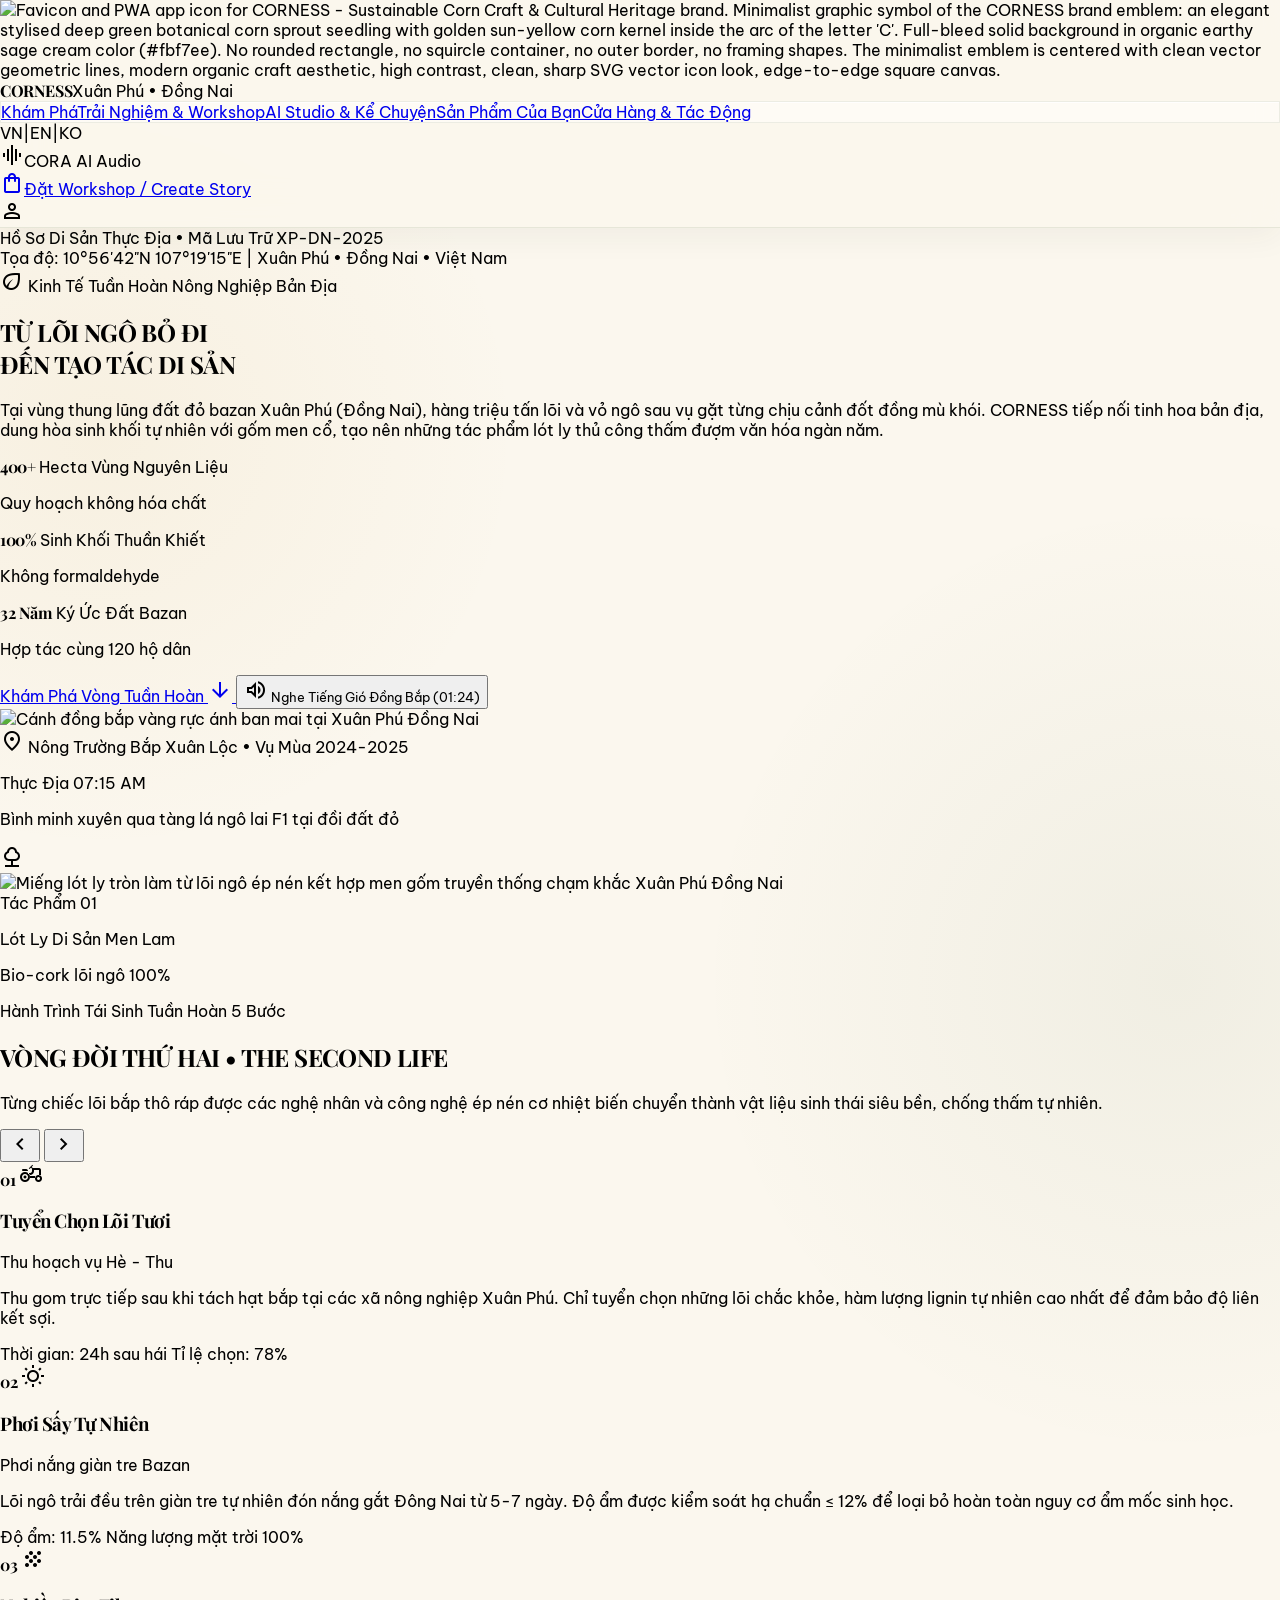
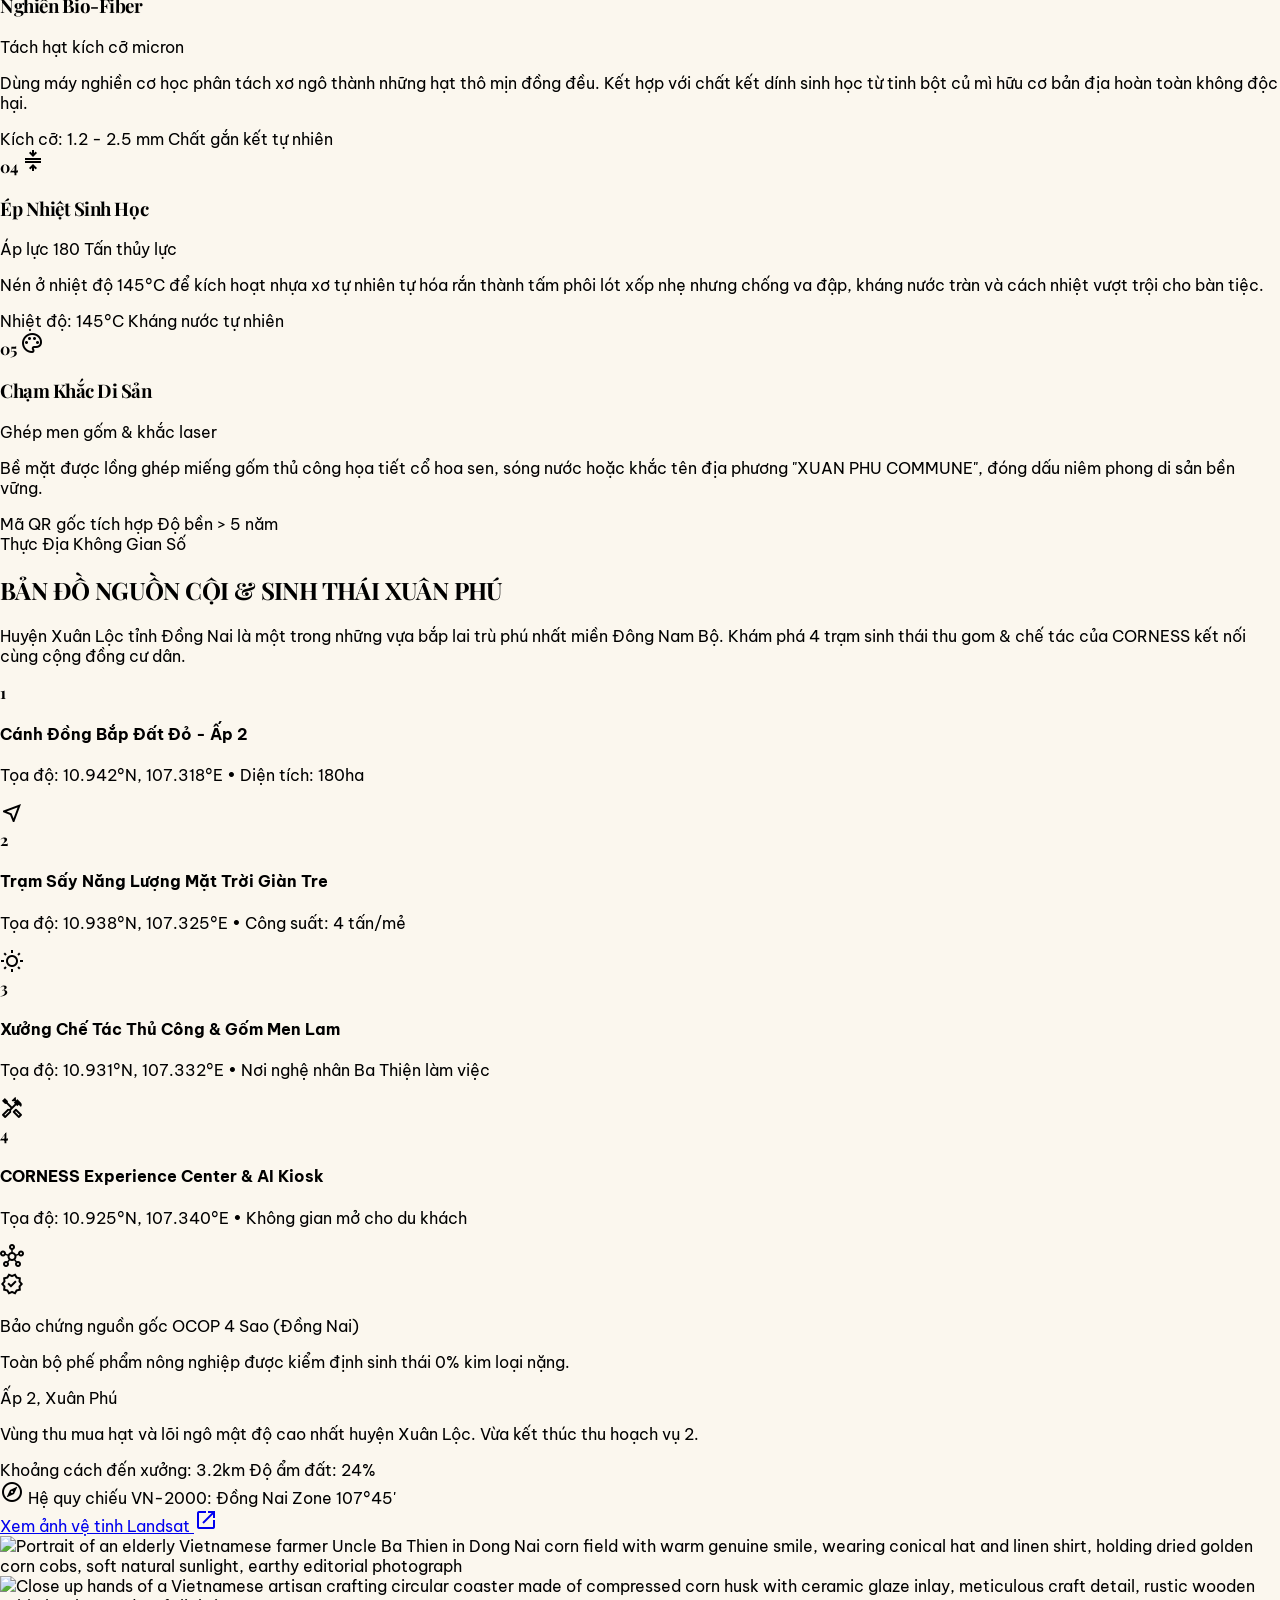
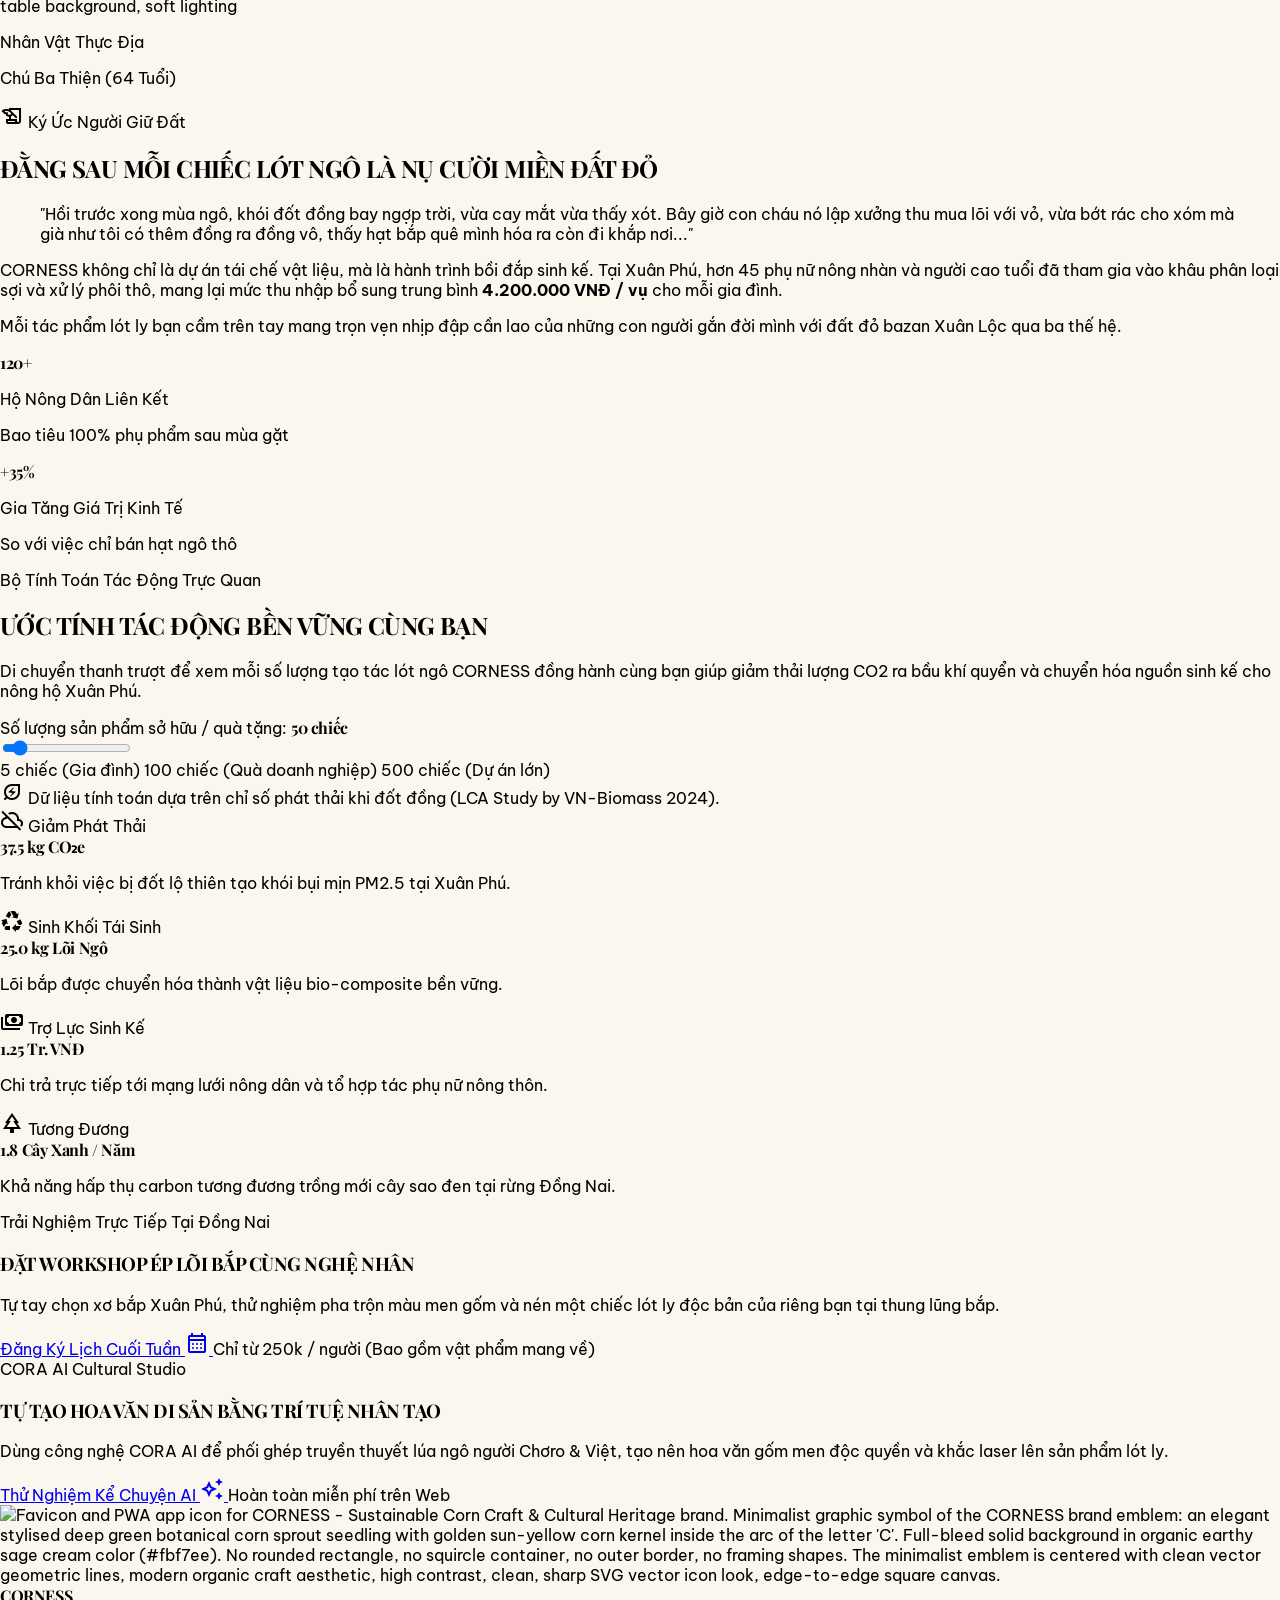
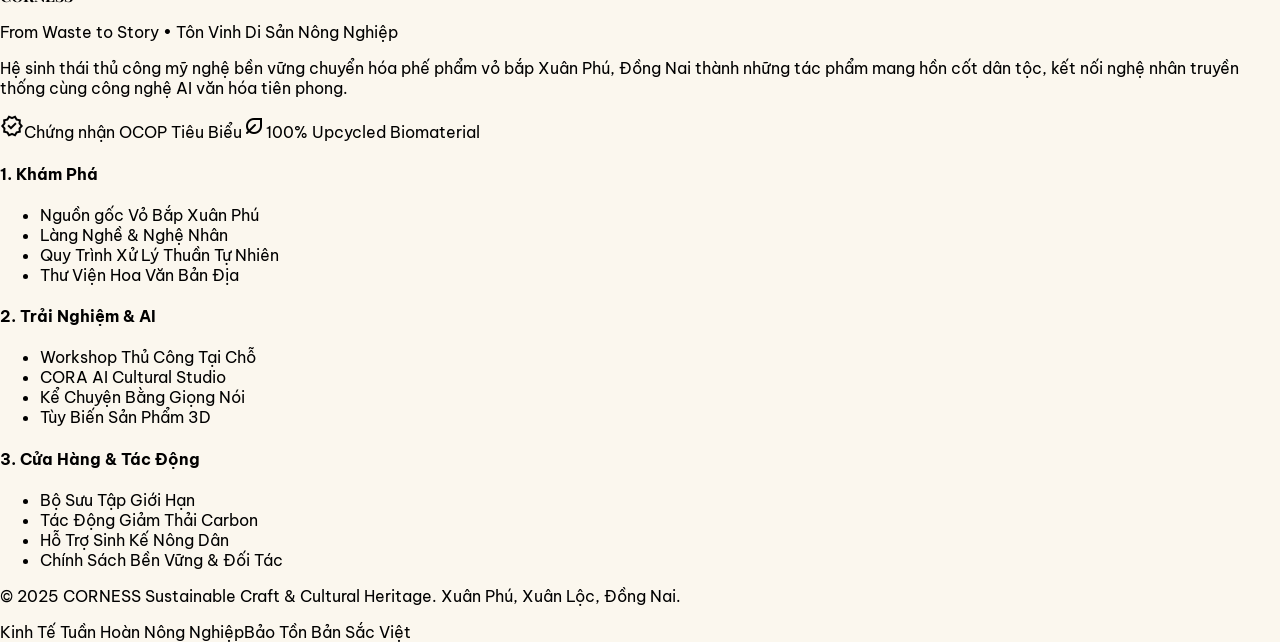
==== commit a175fe0f: "begin1" ====
--- a/index.html
+++ b/index.html
@@ -8,7 +8,7 @@
     <meta content="web_standard" name="shell-type" />
     <title>CORNESS — Khám Phá &amp; Di Sản Văn Hóa Xuân Phú</title>
     <link
-      href="https://fonts.googleapis.com/css2?family=Climate+Crisis&amp;family=Anton&amp;family=Inter:wght@300;400;500;600;700&amp;display=swap"
+      href="https://fonts.googleapis.com/css2?family=Playfair+Display:ital,wght@0,600;0,700;0,800;1,600;1,700&amp;family=Be+Vietnam+Pro:wght@300;400;500;600;700;800&amp;display=swap"
       rel="stylesheet"
     />
     <link
@@ -103,16 +103,151 @@
             },
             spacing: {},
             fontFamily: {
-              headline: ["Climate Crisis"],
-              display: ["Climate Crisis"],
-              body: ["Anton"],
-              label: ["Inter"],
+              headline: ["Playfair Display", "Georgia", "serif"],
+              display: ["Playfair Display", "Georgia", "serif"],
+              body: ["Be Vietnam Pro", "ui-sans-serif", "system-ui", "sans-serif"],
+              label: ["Be Vietnam Pro", "ui-sans-serif", "system-ui", "sans-serif"],
             },
             fontSize: {},
           },
         },
       };
     </script>
+
+    <style>
+      :root {
+        --corness-forest: #24452d;
+        --corness-forest-deep: #173320;
+        --corness-moss: #557344;
+        --corness-cream: #fbf7ee;
+        --corness-paper: #fffdf8;
+        --corness-gold: #c9962f;
+        --corness-earth: #73543c;
+        --corness-line: rgba(67, 72, 62, 0.14);
+        --corness-shadow: 0 18px 50px rgba(46, 57, 43, 0.08);
+        --corness-shadow-soft: 0 8px 24px rgba(46, 57, 43, 0.06);
+      }
+
+      html {
+        scroll-behavior: smooth;
+        text-rendering: optimizeLegibility;
+        -webkit-font-smoothing: antialiased;
+        -moz-osx-font-smoothing: grayscale;
+      }
+
+      body,
+      .font-body,
+      .font-label {
+        font-family: "Be Vietnam Pro", ui-sans-serif, system-ui, -apple-system,
+          BlinkMacSystemFont, "Segoe UI", sans-serif !important;
+      }
+
+      .font-headline,
+      .font-display {
+        font-family: "Playfair Display", Georgia, "Times New Roman", serif !important;
+        font-weight: 700;
+        letter-spacing: -0.025em;
+        font-kerning: normal;
+      }
+
+      body {
+        background:
+          radial-gradient(circle at 8% 8%, rgba(201, 150, 47, 0.07), transparent 26rem),
+          radial-gradient(circle at 92% 18%, rgba(56, 86, 36, 0.055), transparent 30rem),
+          var(--corness-cream);
+      }
+
+      header {
+        background: rgba(251, 247, 238, 0.86) !important;
+        border-bottom: 1px solid rgba(56, 86, 36, 0.10);
+        backdrop-filter: blur(20px) saturate(155%);
+        -webkit-backdrop-filter: blur(20px) saturate(155%);
+        box-shadow: 0 8px 30px rgba(46, 57, 43, 0.055) !important;
+      }
+
+      header > div {
+        max-width: 1600px;
+        margin-inline: auto;
+      }
+
+      header nav {
+        border: 1px solid rgba(56, 86, 36, 0.09);
+        background: rgba(255, 253, 248, 0.70) !important;
+        box-shadow: inset 0 1px 0 rgba(255, 255, 255, 0.75);
+      }
+
+      header nav a {
+        border-radius: 0.65rem;
+        transition:
+          color 180ms ease,
+          background-color 180ms ease,
+          transform 180ms ease,
+          box-shadow 180ms ease;
+      }
+
+      header nav a:hover {
+        transform: translateY(-1px);
+        background: rgba(56, 86, 36, 0.07) !important;
+      }
+
+      main .bg-surface-container-lowest.rounded-2xl {
+        border: 1px solid rgba(67, 72, 62, 0.10);
+        box-shadow: var(--corness-shadow-soft);
+      }
+
+      main .rounded-xl,
+      main .rounded-2xl {
+        -webkit-backface-visibility: hidden;
+        backface-visibility: hidden;
+      }
+
+      button,
+      a {
+        -webkit-tap-highlight-color: transparent;
+      }
+
+      button {
+        transition:
+          transform 180ms ease,
+          box-shadow 180ms ease,
+          background-color 180ms ease,
+          border-color 180ms ease,
+          color 180ms ease;
+      }
+
+      button:active {
+        transform: translateY(1px);
+      }
+
+      input,
+      textarea,
+      select {
+        font-family: "Be Vietnam Pro", ui-sans-serif, system-ui, sans-serif !important;
+      }
+
+      input:focus,
+      textarea:focus,
+      select:focus {
+        outline: none;
+        box-shadow: 0 0 0 3px rgba(56, 86, 36, 0.12);
+      }
+
+      @media (max-width: 767px) {
+        header > div {
+          padding-inline: 1rem !important;
+        }
+
+        main {
+          overflow-x: clip;
+        }
+
+        .font-headline,
+        .font-display {
+          letter-spacing: -0.018em;
+        }
+      }
+    </style>
+
   </head>
   <body class="bg-surface font-body text-on-surface antialiased">
     <header
@@ -947,7 +1082,6 @@
                     class="w-full h-full object-cover"
                     data-alt="Portrait of an elderly Vietnamese farmer Uncle Ba Thien in Dong Nai corn field with warm genuine smile, wearing conical hat and linen shirt, holding dried golden corn cobs, soft natural sunlight, earthy editorial photograph"
                     src="https://lh3.googleusercontent.com/aida-public/[base64]"
-                  /
                     alt="Portrait of an elderly Vietnamese farmer Uncle Ba Thien in Dong Nai corn field with warm genuine smile, wearing conical hat and linen shirt, holding dried golden corn cobs, soft natural sunlight, earthy editorial photograph"
                   >
                 </div>
@@ -960,7 +1094,6 @@
                       class="w-full h-full object-cover"
                       data-alt="Close up hands of a Vietnamese artisan crafting circular coaster made of compressed corn husk with ceramic glaze inlay, meticulous craft detail, rustic wooden table background, soft lighting"
                       src="https://lh3.googleusercontent.com/aida-public/[base64]"
-                    /
                     alt="Close up hands of a Vietnamese artisan crafting circular coaster made of compressed corn husk with ceramic glaze inlay, meticulous craft detail, rustic wooden table background, soft lighting"
                   >
                   </div>
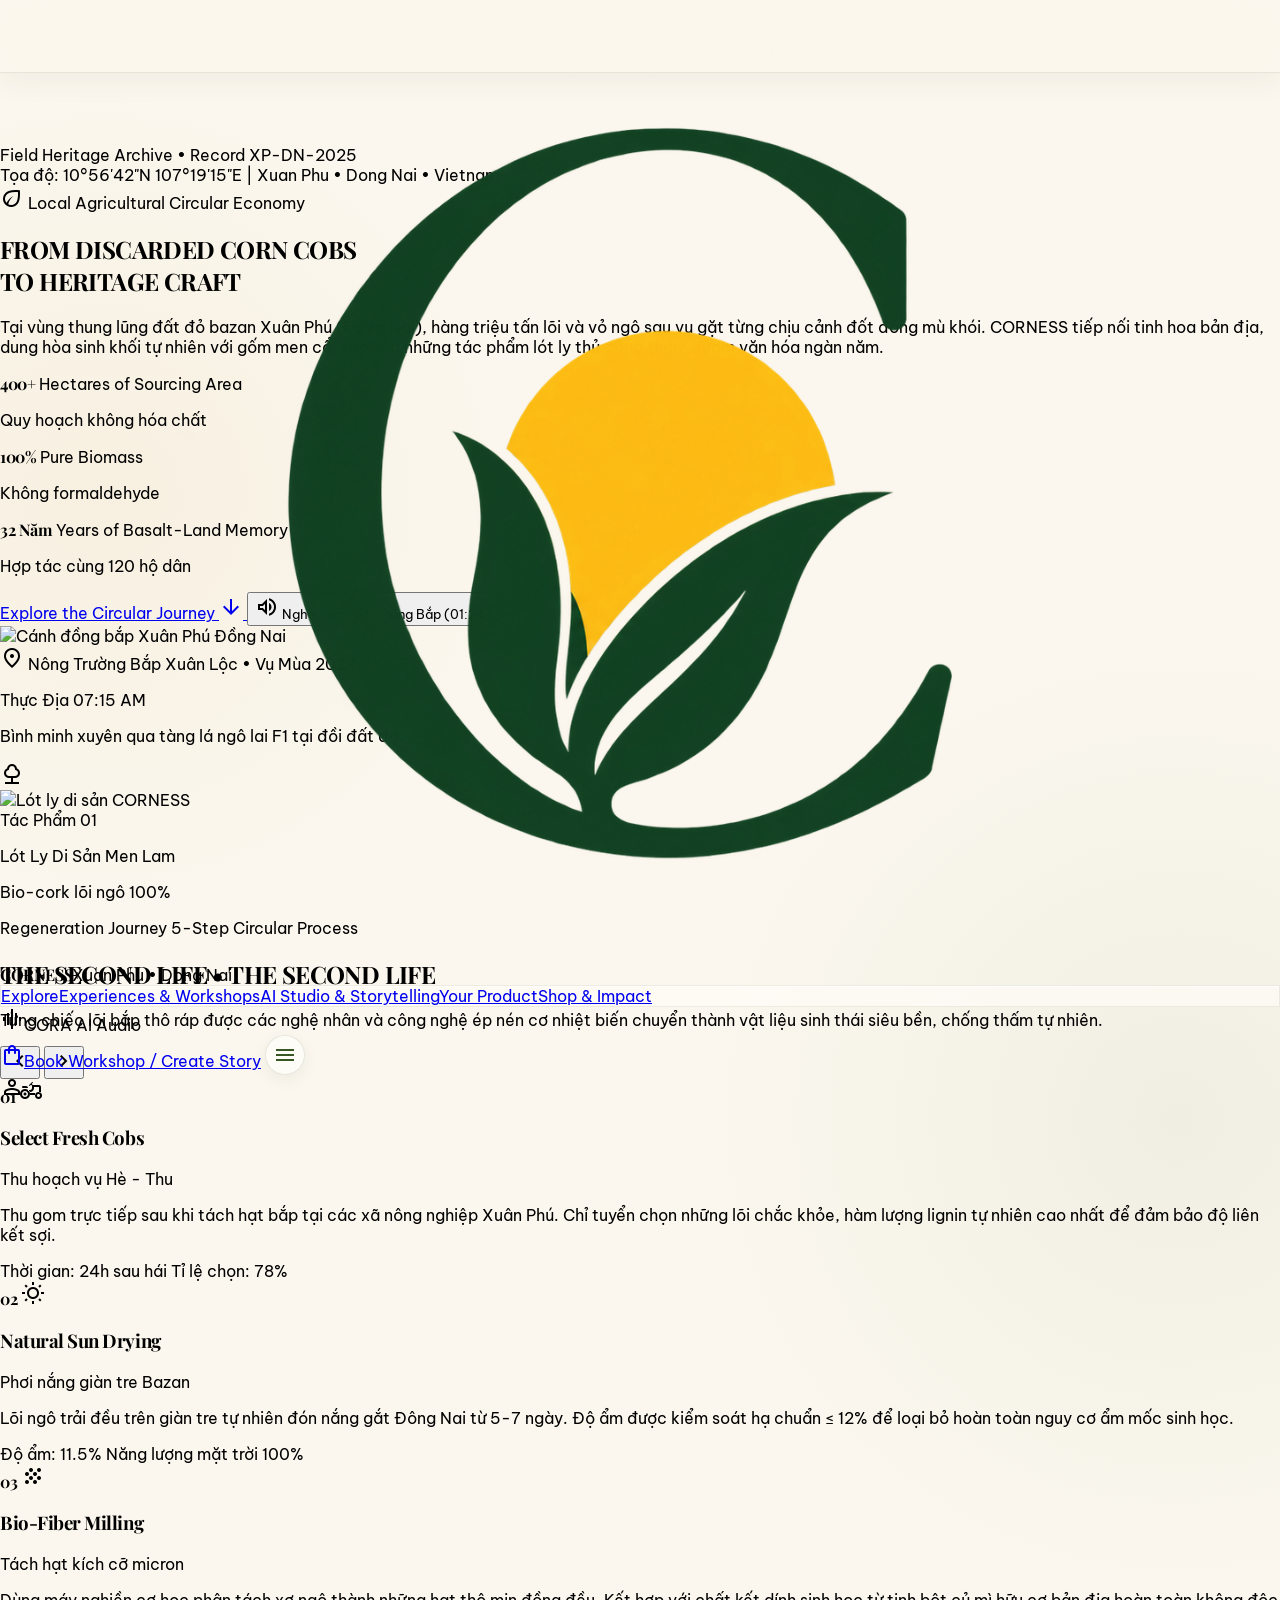
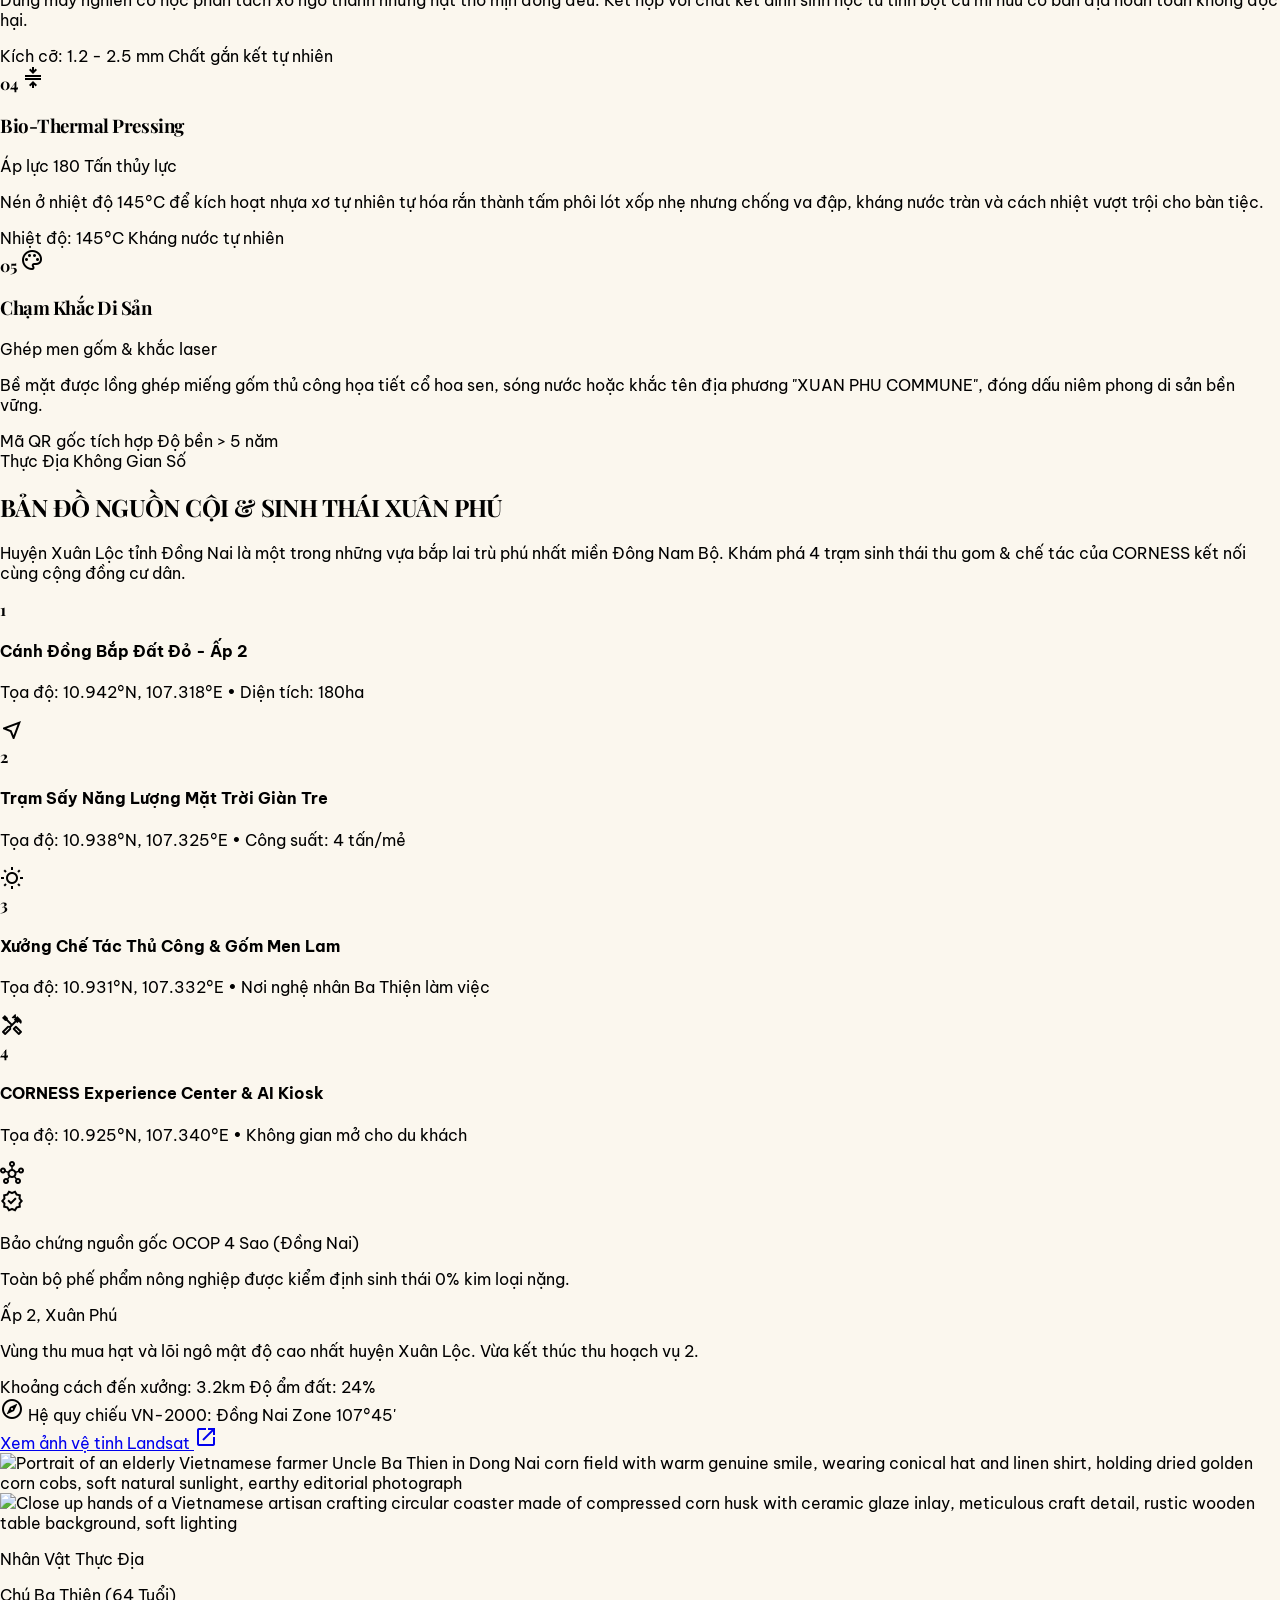
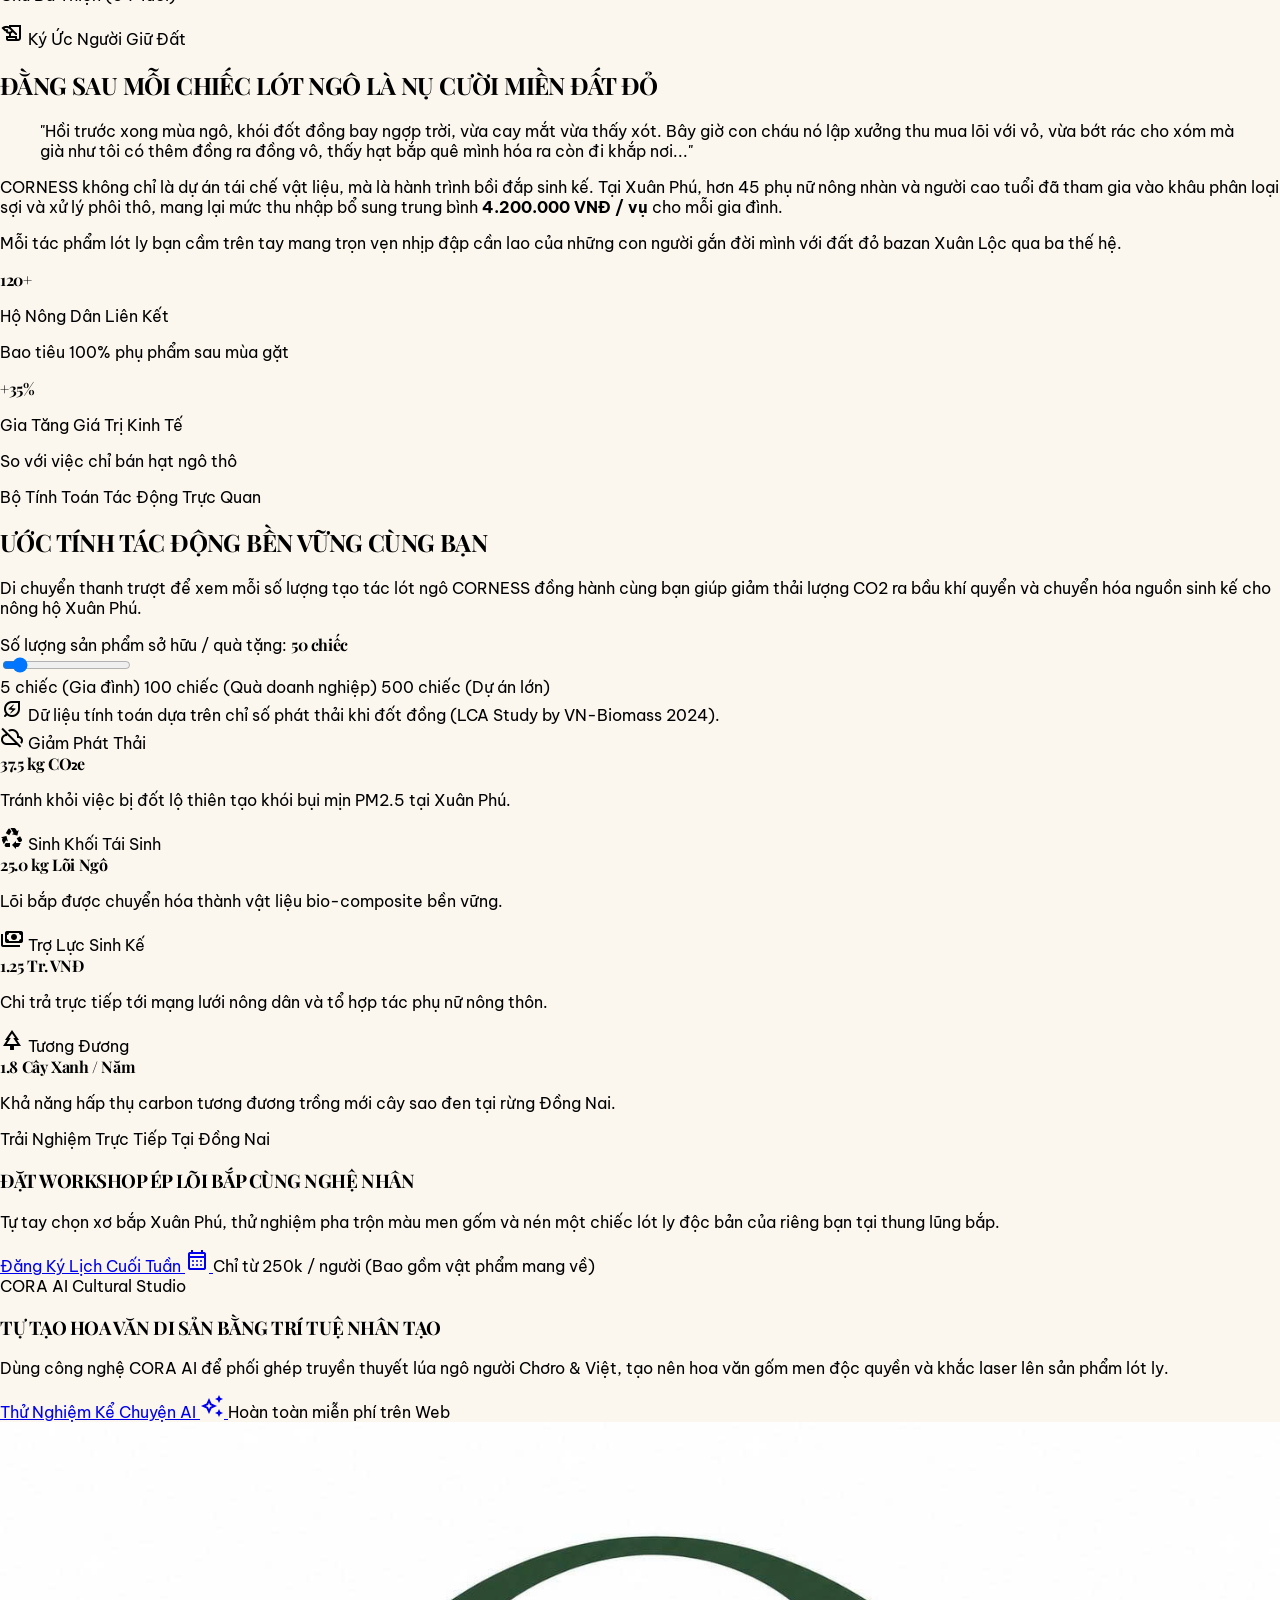
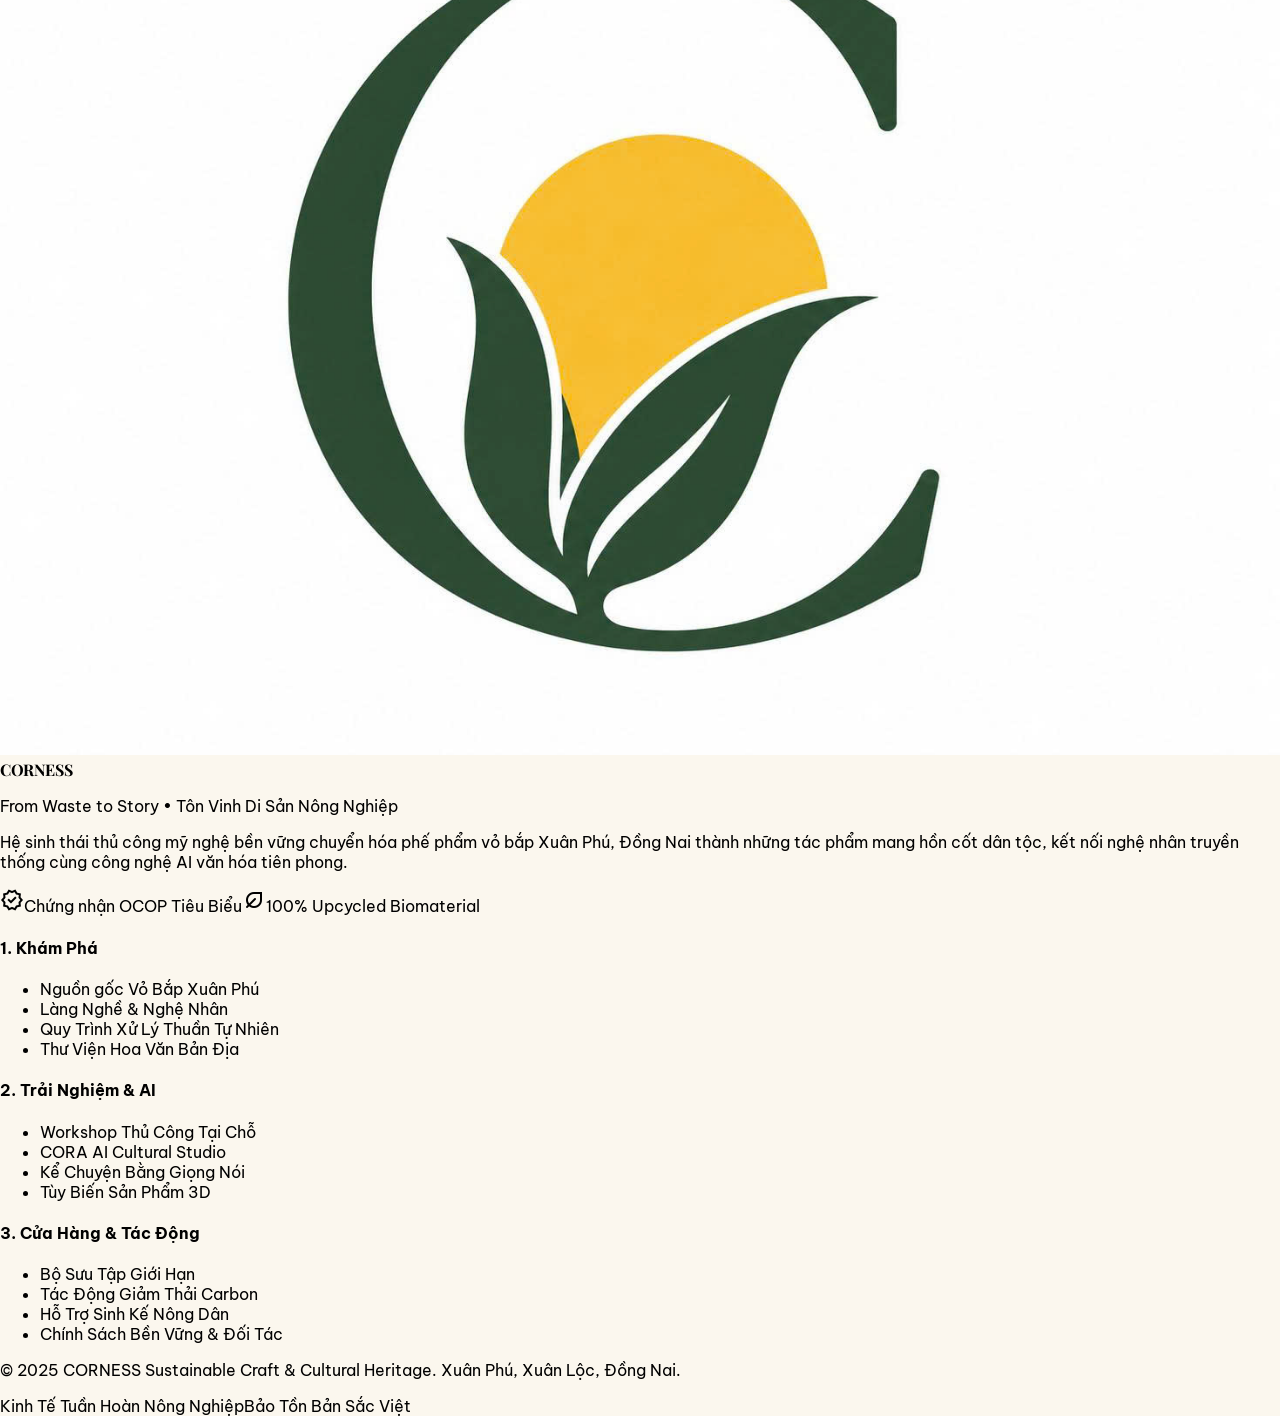
==== commit 849667ee: "update" ====
--- a/index.html
+++ b/index.html
@@ -105,8 +105,18 @@
             fontFamily: {
               headline: ["Playfair Display", "Georgia", "serif"],
               display: ["Playfair Display", "Georgia", "serif"],
-              body: ["Be Vietnam Pro", "ui-sans-serif", "system-ui", "sans-serif"],
-              label: ["Be Vietnam Pro", "ui-sans-serif", "system-ui", "sans-serif"],
+              body: [
+                "Be Vietnam Pro",
+                "ui-sans-serif",
+                "system-ui",
+                "sans-serif",
+              ],
+              label: [
+                "Be Vietnam Pro",
+                "ui-sans-serif",
+                "system-ui",
+                "sans-serif",
+              ],
             },
             fontSize: {},
           },
@@ -138,13 +148,20 @@
       body,
       .font-body,
       .font-label {
-        font-family: "Be Vietnam Pro", ui-sans-serif, system-ui, -apple-system,
-          BlinkMacSystemFont, "Segoe UI", sans-serif !important;
+        font-family:
+          "Be Vietnam Pro",
+          ui-sans-serif,
+          system-ui,
+          -apple-system,
+          BlinkMacSystemFont,
+          "Segoe UI",
+          sans-serif !important;
       }
 
       .font-headline,
       .font-display {
-        font-family: "Playfair Display", Georgia, "Times New Roman", serif !important;
+        font-family:
+          "Playfair Display", Georgia, "Times New Roman", serif !important;
         font-weight: 700;
         letter-spacing: -0.025em;
         font-kerning: normal;
@@ -152,14 +169,22 @@
 
       body {
         background:
-          radial-gradient(circle at 8% 8%, rgba(201, 150, 47, 0.07), transparent 26rem),
-          radial-gradient(circle at 92% 18%, rgba(56, 86, 36, 0.055), transparent 30rem),
+          radial-gradient(
+            circle at 8% 8%,
+            rgba(201, 150, 47, 0.07),
+            transparent 26rem
+          ),
+          radial-gradient(
+            circle at 92% 18%,
+            rgba(56, 86, 36, 0.055),
+            transparent 30rem
+          ),
           var(--corness-cream);
       }
 
       header {
         background: rgba(251, 247, 238, 0.86) !important;
-        border-bottom: 1px solid rgba(56, 86, 36, 0.10);
+        border-bottom: 1px solid rgba(56, 86, 36, 0.1);
         backdrop-filter: blur(20px) saturate(155%);
         -webkit-backdrop-filter: blur(20px) saturate(155%);
         box-shadow: 0 8px 30px rgba(46, 57, 43, 0.055) !important;
@@ -172,7 +197,7 @@
 
       header nav {
         border: 1px solid rgba(56, 86, 36, 0.09);
-        background: rgba(255, 253, 248, 0.70) !important;
+        background: rgba(255, 253, 248, 0.7) !important;
         box-shadow: inset 0 1px 0 rgba(255, 255, 255, 0.75);
       }
 
@@ -191,7 +216,7 @@
       }
 
       main .bg-surface-container-lowest.rounded-2xl {
-        border: 1px solid rgba(67, 72, 62, 0.10);
+        border: 1px solid rgba(67, 72, 62, 0.1);
         box-shadow: var(--corness-shadow-soft);
       }
 
@@ -222,7 +247,8 @@
       input,
       textarea,
       select {
-        font-family: "Be Vietnam Pro", ui-sans-serif, system-ui, sans-serif !important;
+        font-family:
+          "Be Vietnam Pro", ui-sans-serif, system-ui, sans-serif !important;
       }
 
       input:focus,
@@ -248,17 +274,18 @@
       }
     </style>
 
+    <link rel="stylesheet" href="responsive.css" />
   </head>
   <body class="bg-surface font-body text-on-surface antialiased">
     <header
       class="fixed top-0 w-full z-50 bg-surface/90 backdrop-blur-xl shadow-[0_1px_8px_rgba(112,88,66,0.06)]"
     >
       <div class="h-20 w-full px-6 lg:px-12 flex items-center justify-between">
-        <div class="flex items-center gap-4">
+        <div class="flex items-center gap-4 shrink-0 2xl:mr-5">
           <img
-            alt="Favicon and PWA app icon for CORNESS - Sustainable Corn Craft &amp; Cultural Heritage brand. Minimalist graphic symbol of the CORNESS brand emblem: an elegant stylised deep green botanical corn sprout seedling with golden sun-yellow corn kernel inside the arc of the letter 'C'. Full-bleed solid background in organic earthy sage cream color (#fbf7ee). No rounded rectangle, no squircle container, no outer border, no framing shapes. The minimalist emblem is centered with clean vector geometric lines, modern organic craft aesthetic, high contrast, clean, sharp SVG vector icon look, edge-to-edge square canvas."
-            class="h-8 w-auto object-contain"
-            src="https://lh3.googleusercontent.com/aida/[base64]"
+            src="images/FGlogo.png"
+            alt="CORNESS"
+            class="h-14 w-14 shrink-0 object-contain"
           />
           <div class="flex flex-col">
             <span
@@ -271,7 +298,7 @@
           </div>
         </div>
         <nav
-          class="hidden xl:flex items-center gap-2 p-1 bg-surface-container-low rounded-xl"
+          class="hidden 2xl:flex items-center gap-1 p-1 bg-surface-container-low rounded-xl"
           data-active-classes="bg-primary-container text-on-primary-container font-semibold rounded-lg shadow-sm"
         >
           <a
@@ -301,22 +328,9 @@
             >Cửa Hàng &amp; Tác Động</a
           >
         </nav>
-        <div class="flex items-center gap-3 lg:gap-4">
+        <div class="flex items-center gap-3 lg:gap-4 2xl:ml-5">
           <div
-            class="hidden md:flex items-center gap-1.5 px-2.5 py-1 rounded-full bg-surface-container text-xs font-label text-on-surface-variant font-medium"
-          >
-            <span class="hover:text-primary cursor-pointer transition-colors"
-              >VN</span
-            ><span class="text-outline-variant">|</span
-            ><span class="hover:text-primary cursor-pointer transition-colors"
-              >EN</span
-            ><span class="text-outline-variant">|</span
-            ><span class="hover:text-primary cursor-pointer transition-colors"
-              >KO</span
-            >
-          </div>
-          <div
-            class="hidden sm:flex items-center gap-2 px-3 py-1.5 rounded-full bg-secondary-container/30 text-on-secondary-container text-xs font-label font-medium"
+            class="hidden 2xl:flex items-center gap-2 px-3 py-1.5 rounded-full bg-secondary-container/30 text-on-secondary-container text-xs font-label font-medium"
           >
             <span class="material-symbols-outlined text-[16px]">graphic_eq</span
             ><span>CORA AI Audio</span>
@@ -329,11 +343,20 @@
               >shopping_bag</span
             ></a
           ><a
-            class="hidden lg:inline-flex items-center justify-center px-4 py-2 rounded-lg bg-secondary-container hover:bg-secondary-fixed text-on-secondary-container font-label text-xs uppercase font-bold tracking-wider transition-colors shadow-sm"
+            class="hidden 2xl:inline-flex items-center justify-center px-4 py-2 rounded-lg bg-secondary-container hover:bg-secondary-fixed text-on-secondary-container font-label text-xs uppercase font-bold tracking-wider transition-colors shadow-sm"
             data-path="trai-nghiem-workshop"
             href="experience.html"
             >Đặt Workshop / Create Story</a
           >
+          <button
+            class="corness-mobile-toggle 2xl:hidden"
+            type="button"
+            aria-label="Mở menu"
+            aria-controls="corness-mobile-menu"
+            aria-expanded="false"
+          >
+            <span class="material-symbols-outlined text-[21px]">menu</span>
+          </button>
           <div
             class="w-8 h-8 rounded-full bg-primary flex items-center justify-center shrink-0"
           >
@@ -341,6 +364,88 @@
               >person</span
             >
           </div>
+        </div>
+      </div>
+
+      <div
+        id="corness-mobile-menu"
+        class="corness-mobile-menu xl:hidden"
+        data-open="false"
+        aria-hidden="true"
+      >
+        <button
+          class="corness-mobile-menu__backdrop"
+          type="button"
+          data-mobile-close
+          aria-label="Đóng menu"
+        ></button>
+        <div
+          class="corness-mobile-menu__panel"
+          role="dialog"
+          aria-modal="true"
+          aria-label="Menu điều hướng CORNESS"
+        >
+          <div class="corness-mobile-menu__top">
+            <div>
+              <div
+                class="font-headline text-lg text-primary uppercase leading-none"
+              >
+                CORNESS
+              </div>
+              <div
+                class="font-label text-[10px] uppercase tracking-widest text-tertiary mt-1"
+              >
+                Xuân Phú • Đồng Nai
+              </div>
+            </div>
+            <button
+              class="corness-mobile-menu__close"
+              type="button"
+              data-mobile-close
+              aria-label="Đóng menu"
+            >
+              <span class="material-symbols-outlined text-[20px]">close</span>
+            </button>
+          </div>
+          <nav class="corness-mobile-nav" aria-label="Điều hướng di động">
+            <a href="index.html"
+              ><span class="material-symbols-outlined text-[20px]">explore</span
+              ><span>Khám Phá</span></a
+            >
+            <a href="experience.html"
+              ><span class="material-symbols-outlined text-[20px]"
+                >handyman</span
+              ><span>Trải Nghiệm &amp; Workshop</span></a
+            >
+            <a href="ai-studio.html"
+              ><span class="material-symbols-outlined text-[20px]"
+                >auto_awesome</span
+              ><span>AI Studio &amp; Kể Chuyện</span></a
+            >
+            <a href="my-product.html"
+              ><span class="material-symbols-outlined text-[20px]"
+                >deployed_code</span
+              ><span>Sản Phẩm Của Bạn</span></a
+            >
+            <a href="shop.html"
+              ><span class="material-symbols-outlined text-[20px]"
+                >storefront</span
+              ><span>Cửa Hàng &amp; Tác Động</span></a
+            >
+          </nav>
+          <div class="corness-mobile-lang">
+            <div
+              class="font-label text-[10px] uppercase tracking-widest text-tertiary font-bold"
+            >
+              Language
+            </div>
+          </div>
+          <a class="corness-mobile-cta" href="experience.html">
+            <span>Đặt Workshop / Create Story</span>
+            <span class="material-symbols-outlined text-[18px]"
+              >arrow_forward</span
+            >
+          </a>
         </div>
       </div>
     </header>
@@ -470,7 +575,9 @@
                   <button
                     class="px-5 py-3 rounded-lg bg-surface-container hover:bg-surface-container-high text-on-surface font-label text-xs uppercase tracking-wider font-semibold transition-all flex items-center gap-2 shadow-sm"
                     id="audioBtn"
-                    onclick="toggleAudioPreview()" type="button">
+                    onclick="toggleAudioPreview()"
+                    type="button"
+                  >
                     <span
                       class="material-symbols-outlined text-secondary text-[20px]"
                       id="audioIcon"
@@ -487,9 +594,9 @@
                   class="relative w-full h-[460px] sm:h-[520px] rounded-2xl overflow-hidden shadow-xl bg-surface-container"
                 >
                   <img
-                    alt="Cánh đồng bắp vàng rực ánh ban mai tại Xuân Phú Đồng Nai"
+                    src="assets/images/corn-field.jpg"
+                    alt="Cánh đồng bắp Xuân Phú Đồng Nai"
                     class="w-full h-full object-cover"
-                    src="https://lh3.googleusercontent.com/aida/[base64]"
                   />
                   <div
                     class="absolute inset-0 bg-gradient-to-t from-inverse-surface/80 via-inverse-surface/20 to-transparent"
@@ -536,9 +643,9 @@
                     class="relative w-full aspect-square rounded-xl overflow-hidden bg-surface-container flex items-center justify-center p-1"
                   >
                     <img
-                      alt="Miếng lót ly tròn làm từ lõi ngô ép nén kết hợp men gốm truyền thống chạm khắc Xuân Phú Đồng Nai"
+                      src="assets/images/heritage-coaster.png"
+                      alt="Lót ly di sản CORNESS"
                       class="w-full h-full object-contain filter drop-shadow-md"
-                      src="https://lh3.googleusercontent.com/aida/[base64]"
                     />
                   </div>
                   <div class="pt-2 text-center">
@@ -596,14 +703,18 @@
               <div class="flex items-center gap-2">
                 <button
                   class="w-10 h-10 rounded-full bg-surface-container hover:bg-surface-container-high text-on-surface flex items-center justify-center transition-all shadow-sm"
-                  onclick="scrollStages(-1)" type="button">
+                  onclick="scrollStages(-1)"
+                  type="button"
+                >
                   <span class="material-symbols-outlined text-[20px]"
                     >chevron_left</span
                   >
                 </button>
                 <button
                   class="w-10 h-10 rounded-full bg-surface-container hover:bg-surface-container-high text-on-surface flex items-center justify-center transition-all shadow-sm"
-                  onclick="scrollStages(1)" type="button">
+                  onclick="scrollStages(1)"
+                  type="button"
+                >
                   <span class="material-symbols-outlined text-[20px]"
                     >chevron_right</span
                   >
@@ -1083,7 +1194,7 @@
                     data-alt="Portrait of an elderly Vietnamese farmer Uncle Ba Thien in Dong Nai corn field with warm genuine smile, wearing conical hat and linen shirt, holding dried golden corn cobs, soft natural sunlight, earthy editorial photograph"
                     src="https://lh3.googleusercontent.com/aida-public/[base64]"
                     alt="Portrait of an elderly Vietnamese farmer Uncle Ba Thien in Dong Nai corn field with warm genuine smile, wearing conical hat and linen shirt, holding dried golden corn cobs, soft natural sunlight, earthy editorial photograph"
-                  >
+                  />
                 </div>
                 <!-- Overlapping Artisan Detail Portrait -->
                 <div
@@ -1094,8 +1205,8 @@
                       class="w-full h-full object-cover"
                       data-alt="Close up hands of a Vietnamese artisan crafting circular coaster made of compressed corn husk with ceramic glaze inlay, meticulous craft detail, rustic wooden table background, soft lighting"
                       src="https://lh3.googleusercontent.com/aida-public/[base64]"
-                    alt="Close up hands of a Vietnamese artisan crafting circular coaster made of compressed corn husk with ceramic glaze inlay, meticulous craft detail, rustic wooden table background, soft lighting"
-                  >
+                      alt="Close up hands of a Vietnamese artisan crafting circular coaster made of compressed corn husk with ceramic glaze inlay, meticulous craft detail, rustic wooden table background, soft lighting"
+                    />
                   </div>
                 </div>
                 <div
@@ -1591,9 +1702,9 @@
           <div class="lg:col-span-2 space-y-4">
             <div class="flex items-center gap-3">
               <img
-                alt="Favicon and PWA app icon for CORNESS - Sustainable Corn Craft &amp; Cultural Heritage brand. Minimalist graphic symbol of the CORNESS brand emblem: an elegant stylised deep green botanical corn sprout seedling with golden sun-yellow corn kernel inside the arc of the letter 'C'. Full-bleed solid background in organic earthy sage cream color (#fbf7ee). No rounded rectangle, no squircle container, no outer border, no framing shapes. The minimalist emblem is centered with clean vector geometric lines, modern organic craft aesthetic, high contrast, clean, sharp SVG vector icon look, edge-to-edge square canvas."
-                class="h-8 w-auto object-contain"
-                src="https://lh3.googleusercontent.com/aida/[base64]"
+                src="images/logo.jpg"
+                alt="CORNESS"
+                class="h-8 w-8 shrink-0 object-contain"
               /><span
                 class="font-headline text-xl uppercase tracking-tight text-primary"
                 >CORNESS</span
@@ -1703,5 +1814,7 @@
         </div>
       </div>
     </footer>
+    <script src="responsive.js"></script>
+    <script src="i18n.js"></script>
   </body>
 </html>
--- a/responsive.css
+++ b/responsive.css
@@ -0,0 +1,610 @@
+/* CORNESS responsive system — mobile first refinement */
+:root {
+  --corness-header-mobile: 64px;
+  --corness-header-tablet: 72px;
+  --corness-header-desktop: 80px;
+}
+
+html,
+body {
+  max-width: 100%;
+  overflow-x: clip;
+}
+body {
+  min-width: 320px;
+}
+img,
+svg,
+video,
+canvas {
+  max-width: 100%;
+}
+h1,
+h2,
+h3 {
+  text-wrap: balance;
+  overflow-wrap: break-word;
+}
+p,
+li,
+label,
+button,
+a {
+  overflow-wrap: break-word;
+}
+button,
+a,
+input,
+select,
+textarea {
+  -webkit-tap-highlight-color: transparent;
+}
+button,
+a {
+  touch-action: manipulation;
+}
+
+/* Mobile navigation */
+.corness-mobile-toggle {
+  display: none;
+  width: 40px;
+  height: 40px;
+  align-items: center;
+  justify-content: center;
+  border-radius: 9999px;
+  border: 1px solid rgba(56, 86, 36, 0.12);
+  background: rgba(255, 253, 248, 0.8);
+  color: #385624;
+  box-shadow: 0 5px 16px rgba(32, 55, 36, 0.06);
+}
+.corness-mobile-menu {
+  position: fixed;
+  inset: var(--corness-header-desktop) 0 0 0;
+  z-index: 60;
+  pointer-events: none;
+  visibility: hidden;
+}
+.corness-mobile-menu__backdrop {
+  position: absolute;
+  inset: 0;
+  border: 0;
+  background: rgba(24, 30, 21, 0.28);
+  opacity: 0;
+  transition: opacity 0.24s ease;
+  backdrop-filter: blur(3px);
+  -webkit-backdrop-filter: blur(3px);
+}
+.corness-mobile-menu__panel {
+  position: absolute;
+  top: 0;
+  right: 0;
+  width: min(88vw, 380px);
+  height: 100%;
+  overflow-y: auto;
+  padding: 1rem 1rem max(1.5rem, env(safe-area-inset-bottom));
+  border-left: 1px solid rgba(56, 86, 36, 0.1);
+  background: rgba(255, 253, 248, 0.97);
+  box-shadow: -18px 0 50px rgba(31, 45, 31, 0.14);
+  transform: translateX(102%);
+  transition: transform 0.28s cubic-bezier(0.2, 0.7, 0.2, 1);
+}
+.corness-mobile-menu[data-open="true"] {
+  pointer-events: auto;
+  visibility: visible;
+}
+.corness-mobile-menu[data-open="true"] .corness-mobile-menu__backdrop {
+  opacity: 1;
+}
+.corness-mobile-menu[data-open="true"] .corness-mobile-menu__panel {
+  transform: translateX(0);
+}
+.corness-mobile-menu__top {
+  display: flex;
+  align-items: center;
+  justify-content: space-between;
+  padding: 0.25rem 0.25rem 0.9rem;
+  margin-bottom: 0.55rem;
+  border-bottom: 1px solid rgba(56, 86, 36, 0.1);
+}
+.corness-mobile-menu__close {
+  width: 38px;
+  height: 38px;
+  border-radius: 9999px;
+  display: grid;
+  place-items: center;
+  background: #f2ede3;
+  color: #385624;
+}
+.corness-mobile-nav {
+  display: grid;
+  gap: 0.45rem;
+}
+.corness-mobile-nav a {
+  display: flex;
+  align-items: center;
+  gap: 0.8rem;
+  min-height: 50px;
+  padding: 0.78rem 0.9rem;
+  border-radius: 1rem;
+  color: #43483e;
+  font-family: "Be Vietnam Pro", ui-sans-serif, system-ui, sans-serif;
+  font-size: 0.86rem;
+  font-weight: 650;
+  line-height: 1.35;
+  border: 1px solid transparent;
+  transition:
+    background 0.18s ease,
+    border-color 0.18s ease,
+    color 0.18s ease,
+    transform 0.18s ease;
+}
+.corness-mobile-nav a:hover,
+.corness-mobile-nav a[aria-current="page"] {
+  background: rgba(200, 238, 172, 0.32);
+  border-color: rgba(56, 86, 36, 0.12);
+  color: #304e1d;
+}
+.corness-mobile-nav a:active {
+  transform: scale(0.985);
+}
+.corness-mobile-lang {
+  margin-top: 1rem;
+  padding: 0.85rem;
+  border: 1px solid rgba(56, 86, 36, 0.1);
+  background: rgba(242, 237, 227, 0.64);
+  border-radius: 1rem;
+}
+.corness-mobile-lang__button {
+  display: flex;
+  align-items: center;
+  gap: 0.7rem;
+
+  width: 100%;
+  min-height: 46px;
+  margin-top: 0.55rem;
+  padding: 0.65rem 0.8rem;
+
+  border: 1px solid rgba(56, 86, 36, 0.1);
+  border-radius: 0.8rem;
+
+  background: rgba(255, 255, 255, 0.72);
+  color: #43483e;
+
+  font-family: "Be Vietnam Pro", sans-serif;
+  font-size: 0.78rem;
+  font-weight: 600;
+
+  cursor: pointer;
+
+  transition:
+    background 0.18s ease,
+    border-color 0.18s ease,
+    color 0.18s ease;
+}
+
+.corness-mobile-lang__button:hover {
+  background: rgba(200, 238, 172, 0.3);
+  border-color: rgba(56, 86, 36, 0.18);
+  color: #304e1d;
+}
+
+.corness-mobile-lang__button[aria-pressed="true"] {
+  background: rgba(200, 238, 172, 0.42);
+  border-color: rgba(56, 86, 36, 0.24);
+  color: #304e1d;
+}
+.corness-mobile-cta {
+  display: flex;
+  align-items: center;
+  justify-content: center;
+  gap: 0.5rem;
+  width: 100%;
+  min-height: 48px;
+  margin-top: 1rem;
+  padding: 0.78rem 1rem;
+  border-radius: 0.9rem;
+  background: #385624;
+  color: #fff;
+  font-family: "Be Vietnam Pro", sans-serif;
+  font-size: 0.78rem;
+  font-weight: 750;
+  letter-spacing: 0.05em;
+  text-transform: uppercase;
+  box-shadow: 0 10px 24px rgba(56, 86, 36, 0.18);
+}
+body.corness-menu-open {
+  overflow: hidden;
+}
+
+@media (max-width: 1535px) {
+  .corness-mobile-toggle {
+    display: inline-flex;
+  }
+
+  header > div {
+    height: var(--corness-header-tablet) !important;
+  }
+
+  main {
+    padding-top: var(--corness-header-tablet) !important;
+  }
+
+  .corness-mobile-menu {
+    top: var(--corness-header-tablet);
+  }
+}
+
+@media (max-width: 1023px) {
+  /* Reduce desktop spacing without making tablet feel cramped */
+  main .gap-12 {
+    gap: 2rem !important;
+  }
+  main .gap-10 {
+    gap: 1.75rem !important;
+  }
+  main .space-y-12 > :not([hidden]) ~ :not([hidden]) {
+    margin-top: 2rem !important;
+  }
+  .checkout-summary-column,
+  .cora-column {
+    position: static !important;
+    top: auto !important;
+  }
+  .checkout-summary-column {
+    margin-top: 0.25rem;
+  }
+  .checkout-form-column,
+  .checkout-summary-column,
+  .studio-editor-column,
+  .cora-column {
+    min-width: 0;
+  }
+}
+
+@media (max-width: 767px) {
+  :root {
+    --corness-header-tablet: var(--corness-header-mobile);
+  }
+  header > div {
+    height: var(--corness-header-mobile) !important;
+    padding-inline: 0.9rem !important;
+  }
+  main {
+    padding-top: var(--corness-header-mobile) !important;
+  }
+  .corness-mobile-menu {
+    inset: var(--corness-header-mobile) 0 0 0;
+  }
+
+  /* Brand/header balance */
+  header > div > div:first-child {
+    gap: 0.6rem !important;
+    min-width: 0;
+  }
+  header > div > div:first-child img {
+    height: 1.75rem !important;
+    flex: 0 0 auto;
+  }
+  header > div > div:first-child .font-headline {
+    font-size: 1rem !important;
+    line-height: 1.05 !important;
+  }
+  header > div > div:first-child .font-label {
+    font-size: 0.52rem !important;
+    letter-spacing: 0.055em !important;
+    white-space: nowrap;
+  }
+  header > div > div:last-child {
+    gap: 0.38rem !important;
+  }
+  header > div > div:last-child > a[class*="shopping_bag"],
+  header > div > div:last-child > a {
+    flex: 0 0 auto;
+  }
+  header .w-8.h-8.rounded-full {
+    width: 2.15rem !important;
+    height: 2.15rem !important;
+  }
+
+  /* Consistent page gutters */
+  main .px-6,
+  footer .px-6 {
+    padding-left: 1rem !important;
+    padding-right: 1rem !important;
+  }
+  main .px-8,
+  footer .px-8 {
+    padding-left: 1rem !important;
+    padding-right: 1rem !important;
+  }
+  main .p-8 {
+    padding: 1.15rem !important;
+  }
+  main .p-6 {
+    padding: 1rem !important;
+  }
+  main .p-5 {
+    padding: 0.9rem !important;
+  }
+  main .py-16 {
+    padding-top: 3rem !important;
+    padding-bottom: 3rem !important;
+  }
+  main .py-14 {
+    padding-top: 2.5rem !important;
+    padding-bottom: 2.5rem !important;
+  }
+  main .py-12 {
+    padding-top: 2.25rem !important;
+    padding-bottom: 2.25rem !important;
+  }
+  main .py-10 {
+    padding-top: 2rem !important;
+    padding-bottom: 2rem !important;
+  }
+  main .py-8 {
+    padding-top: 1.5rem !important;
+    padding-bottom: 1.5rem !important;
+  }
+  main .gap-8 {
+    gap: 1.25rem !important;
+  }
+  main .gap-6 {
+    gap: 1rem !important;
+  }
+  main .space-y-8 > :not([hidden]) ~ :not([hidden]) {
+    margin-top: 1.25rem !important;
+  }
+  main .space-y-6 > :not([hidden]) ~ :not([hidden]) {
+    margin-top: 1rem !important;
+  }
+
+  /* Typography scale */
+  main .text-6xl {
+    font-size: clamp(2.15rem, 10vw, 3rem) !important;
+    line-height: 1.05 !important;
+  }
+  main .text-5xl {
+    font-size: clamp(2rem, 9vw, 2.7rem) !important;
+    line-height: 1.08 !important;
+  }
+  main .text-4xl {
+    font-size: clamp(1.75rem, 8vw, 2.25rem) !important;
+    line-height: 1.1 !important;
+  }
+  main .text-3xl {
+    font-size: clamp(1.55rem, 7vw, 1.95rem) !important;
+    line-height: 1.12 !important;
+  }
+  main .text-2xl {
+    line-height: 1.18 !important;
+  }
+  main .tracking-\[0\.18em\],
+  main .tracking-\[0\.14em\],
+  main .tracking-\[0\.12em\] {
+    letter-spacing: 0.08em !important;
+  }
+
+  /* Cards/forms */
+  main .rounded-2xl {
+    border-radius: 1.2rem !important;
+  }
+  main .rounded-xl {
+    border-radius: 0.9rem !important;
+  }
+  input,
+  textarea,
+  select {
+    font-size: 16px !important;
+  }
+  main button,
+  main a {
+    min-height: 40px;
+  }
+  main button[class*="px-8"],
+  main a[class*="px-8"] {
+    padding-left: 1.15rem !important;
+    padding-right: 1.15rem !important;
+  }
+
+  /* Hero visuals: don't preserve desktop height on phones */
+  main [class*="h-[460px]"],
+  main [class*="h-[520px]"],
+  main [class*="h-[400px]"] {
+    height: clamp(300px, 88vw, 390px) !important;
+  }
+  main [class*="w-[420px]"] {
+    width: min(100%, 340px) !important;
+  }
+
+  /* AI studio */
+  .studio-editor-column > .bg-surface-container-lowest {
+    padding: 1rem !important;
+  }
+  #substrate-selector,
+  #style-selector,
+  #motif-selector {
+    grid-template-columns: 1fr !important;
+  }
+  #substrate-selector .substrate-btn,
+  #style-selector .style-btn,
+  #motif-selector .motif-card {
+    padding: 0.9rem !important;
+  }
+  .corness-preview-stage {
+    min-height: 330px;
+    padding: 0.85rem !important;
+  }
+  .corness-preview-stage::before {
+    top: 0.7rem !important;
+    left: 0.7rem !important;
+    max-width: calc(100% - 1.4rem) !important;
+  }
+  #preview-art-container {
+    width: min(82vw, 320px) !important;
+    max-width: 100% !important;
+  }
+  .cora-shell {
+    height: min(610px, calc(100dvh - 5.25rem)) !important;
+    min-height: 520px !important;
+    border-radius: 1.2rem !important;
+  }
+  #chat-messages {
+    padding: 0.9rem !important;
+  }
+  .quick-q-btn {
+    white-space: normal !important;
+    text-align: left;
+  }
+
+  /* Checkout */
+  .checkout-form-column > section,
+  .checkout-summary-column > div,
+  .checkout-summary-column > section {
+    border-radius: 1.15rem !important;
+  }
+  .checkout-summary-column {
+    position: static !important;
+  }
+  .laser-preview-badge {
+    width: 100% !important;
+    min-height: 92px;
+  }
+  #laser-preview-text {
+    max-width: 100% !important;
+  }
+  #checkout-submit-btn {
+    width: 100% !important;
+    min-height: 52px !important;
+  }
+
+  /* 3D product */
+  #coasterObject {
+    width: 100% !important;
+    height: clamp(290px, 82vw, 360px) !important;
+    padding: 0 !important;
+  }
+  #threejs-container-ANIMATION_260,
+  #threejs-container-ANIMATION_43 {
+    width: 100% !important;
+    height: 100% !important;
+  }
+
+  /* Tables/ticket-like horizontal content remains usable */
+  table {
+    display: block;
+    width: 100%;
+    overflow-x: auto;
+    -webkit-overflow-scrolling: touch;
+  }
+  pre,
+  code {
+    max-width: 100%;
+    overflow-x: auto;
+  }
+
+  /* Footer */
+  footer {
+    text-align: left;
+  }
+  footer .grid {
+    gap: 1.5rem !important;
+  }
+  footer .flex.items-center.gap-6 {
+    gap: 0.75rem !important;
+    flex-wrap: wrap;
+    justify-content: flex-start !important;
+  }
+  footer .pt-8.flex {
+    align-items: flex-start !important;
+  }
+}
+
+@media (max-width: 479px) {
+  header > div {
+    padding-inline: 0.75rem !important;
+  }
+  header > div > div:last-child {
+    gap: 0.25rem !important;
+  }
+  header > div > div:last-child > .w-8.h-8.rounded-full {
+    display: none !important;
+  }
+  .corness-mobile-toggle {
+    width: 38px;
+    height: 38px;
+  }
+  .corness-mobile-menu__panel {
+    width: min(92vw, 360px);
+    padding-inline: 0.85rem;
+  }
+
+  main .px-6,
+  footer .px-6,
+  main .px-8,
+  footer .px-8 {
+    padding-left: 0.875rem !important;
+    padding-right: 0.875rem !important;
+  }
+  main .p-6,
+  main .p-8 {
+    padding: 0.9rem !important;
+  }
+  main .grid-cols-3 {
+    gap: 0.55rem !important;
+  }
+  main .text-base {
+    line-height: 1.65 !important;
+  }
+
+  /* Prevent floating decorative cards from going offscreen */
+  main [class~="-left-4"][class*="absolute"] {
+    left: 0.65rem !important;
+  }
+  main [class~="-right-4"][class*="absolute"] {
+    right: 0.65rem !important;
+  }
+  main [class~="-left-8"][class*="absolute"] {
+    left: 0.65rem !important;
+  }
+  main [class~="-right-8"][class*="absolute"] {
+    right: 0.65rem !important;
+  }
+
+  .corness-preview-stage {
+    min-height: 300px;
+  }
+  .cora-shell {
+    min-height: 500px !important;
+  }
+}
+
+@media (prefers-reduced-motion: reduce) {
+  *,
+  *::before,
+  *::after {
+    scroll-behavior: auto !important;
+    transition-duration: 0.01ms !important;
+    animation-duration: 0.01ms !important;
+    animation-iteration-count: 1 !important;
+  }
+}
+
+@media (max-width: 767px) {
+  main [class*="h-[450px]"] {
+    height: clamp(300px, 86vw, 380px) !important;
+  }
+  main [class*="min-w-[280px]"] {
+    min-width: min(280px, calc(100vw - 2rem)) !important;
+  }
+  main [class*="min-w-[320px]"] {
+    min-width: min(300px, calc(100vw - 2rem)) !important;
+  }
+  main [class*="min-w-[340px]"] {
+    min-width: min(320px, calc(100vw - 2rem)) !important;
+  }
+  #preview-art-container img {
+    max-height: min(330px, 62vh) !important;
+    width: auto !important;
+  }
+}
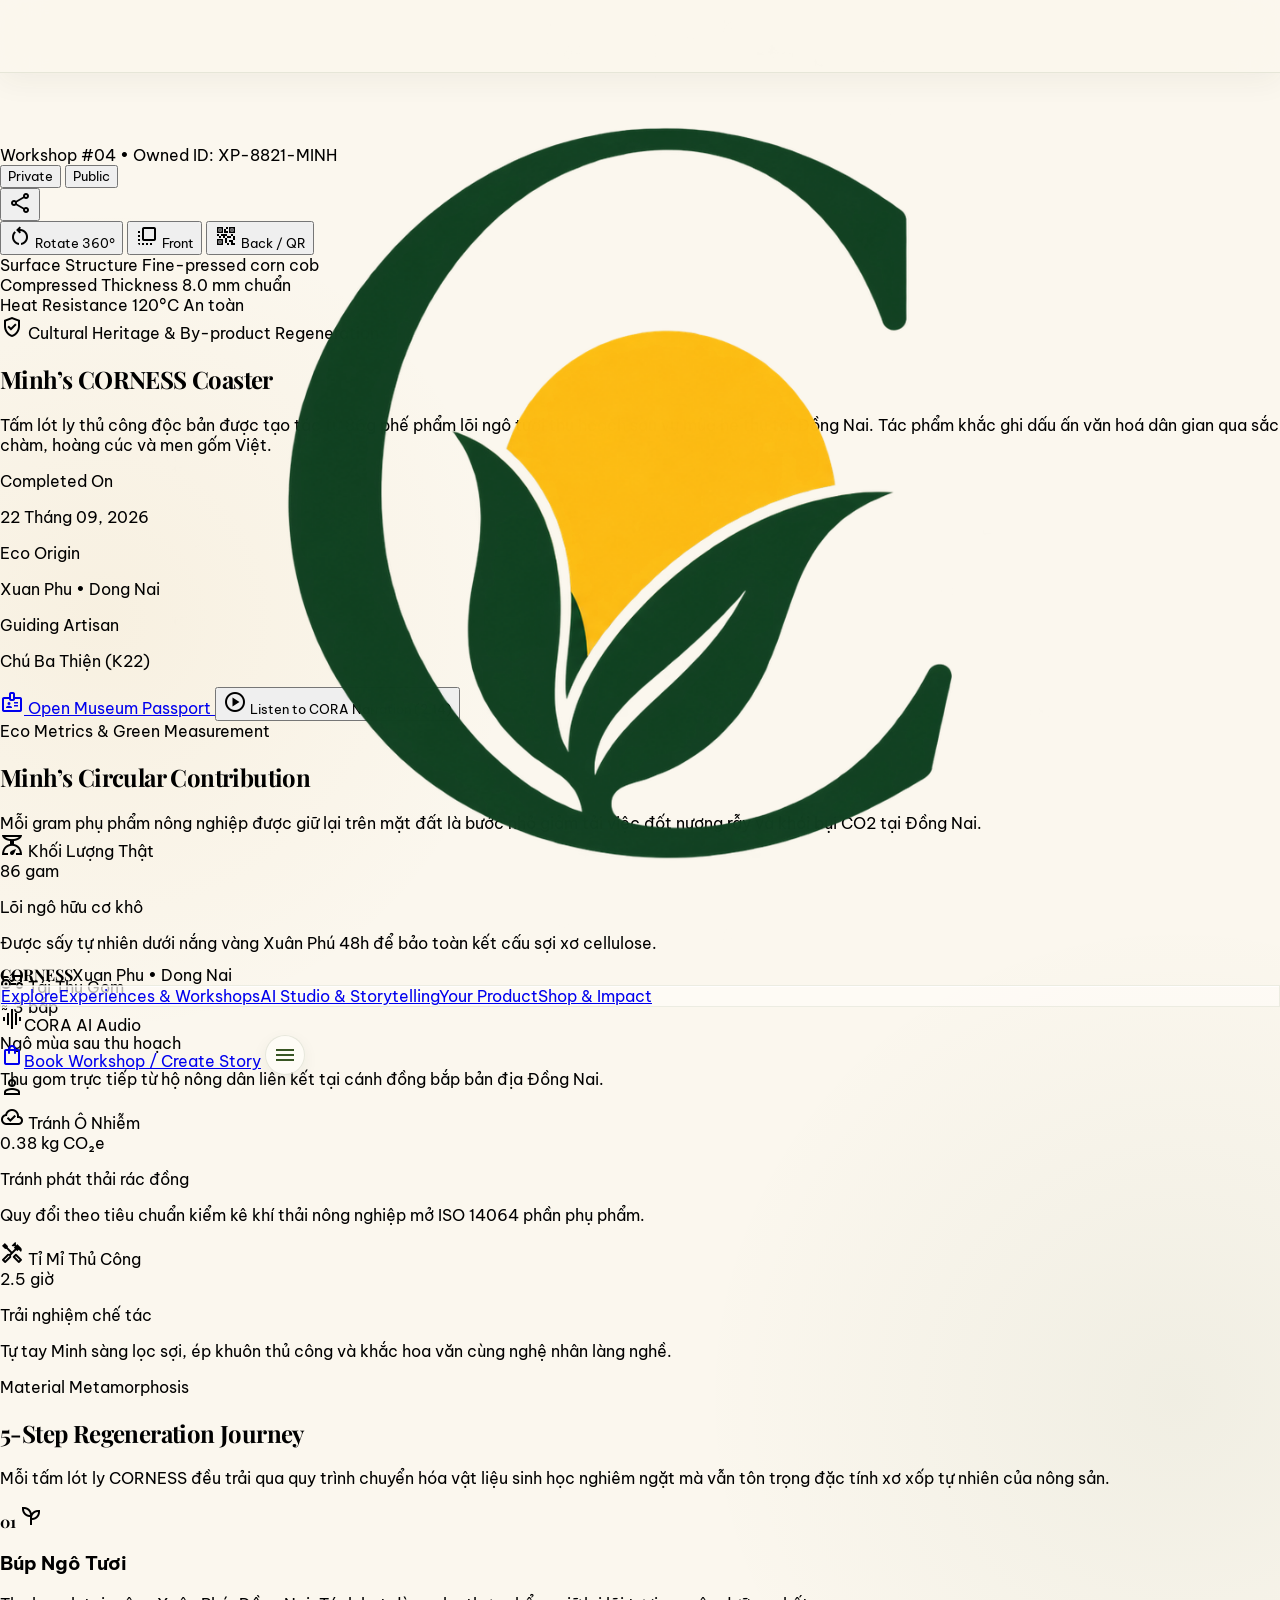
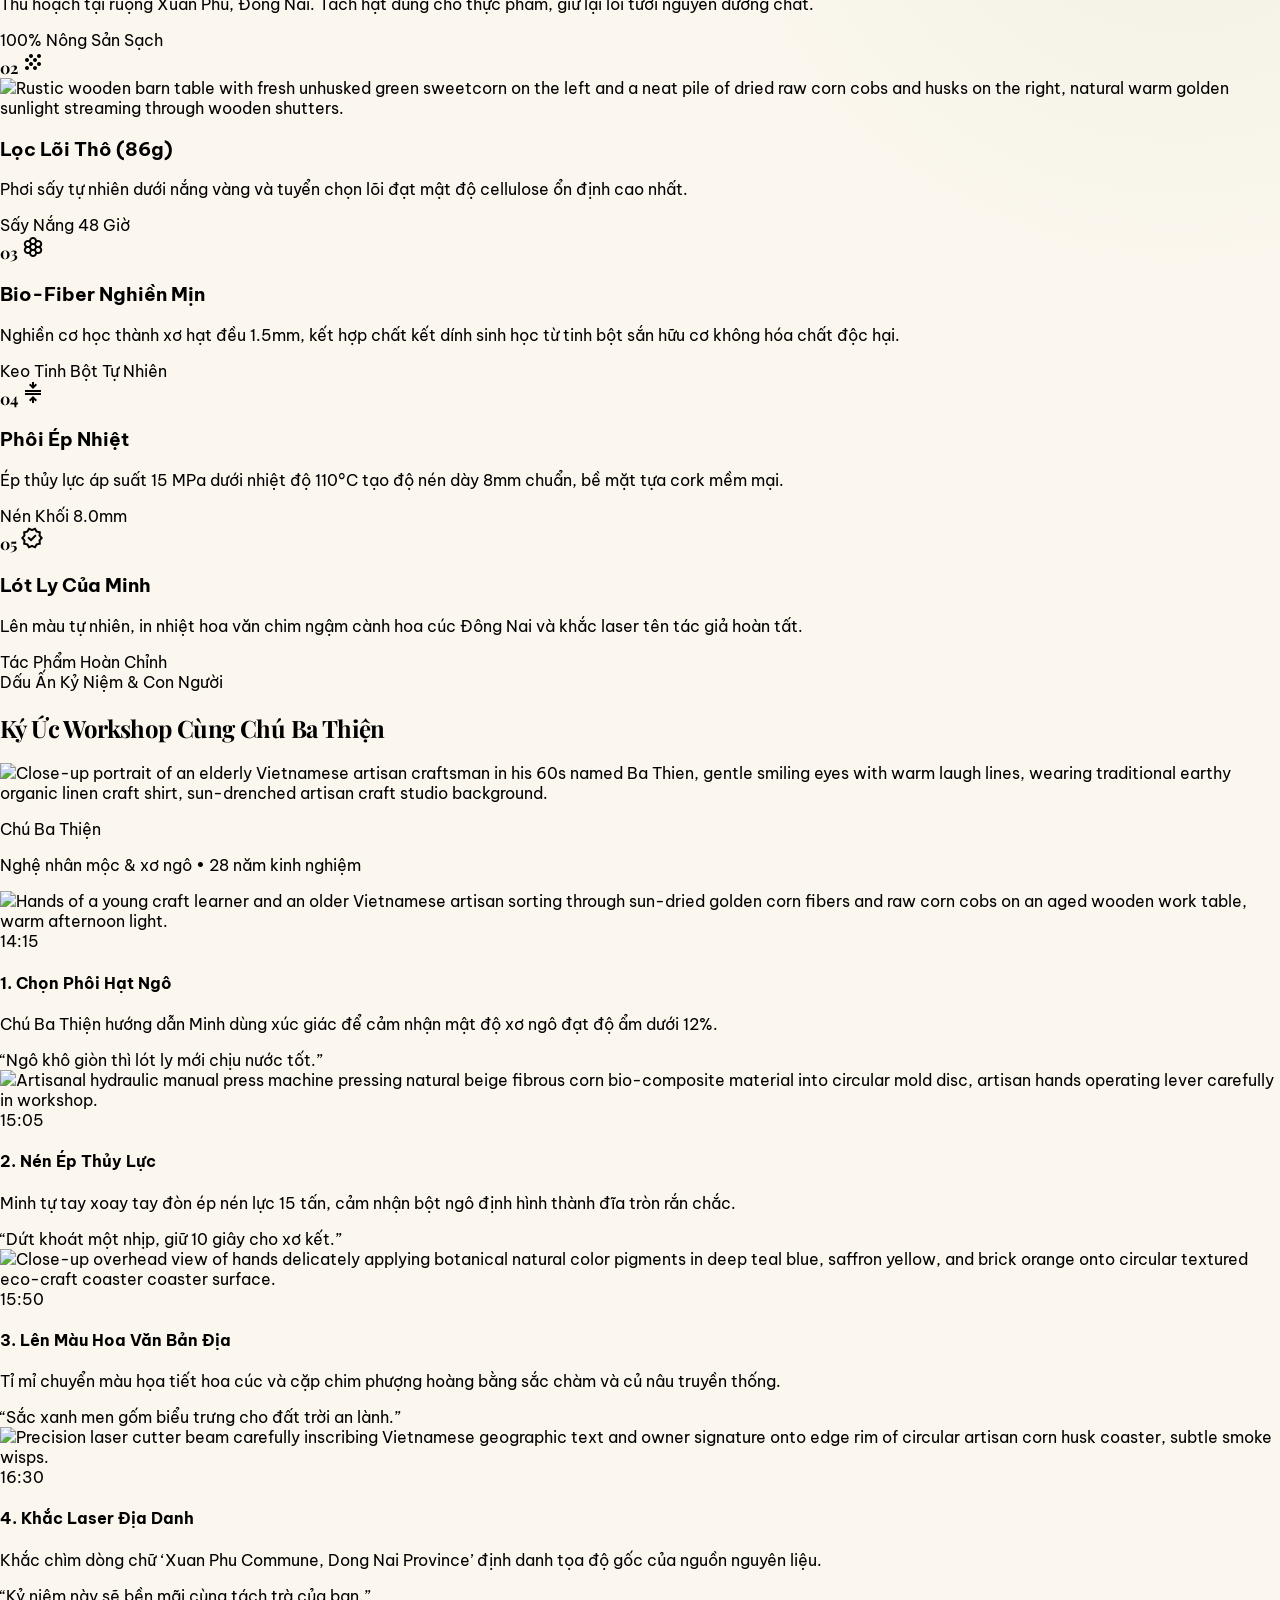
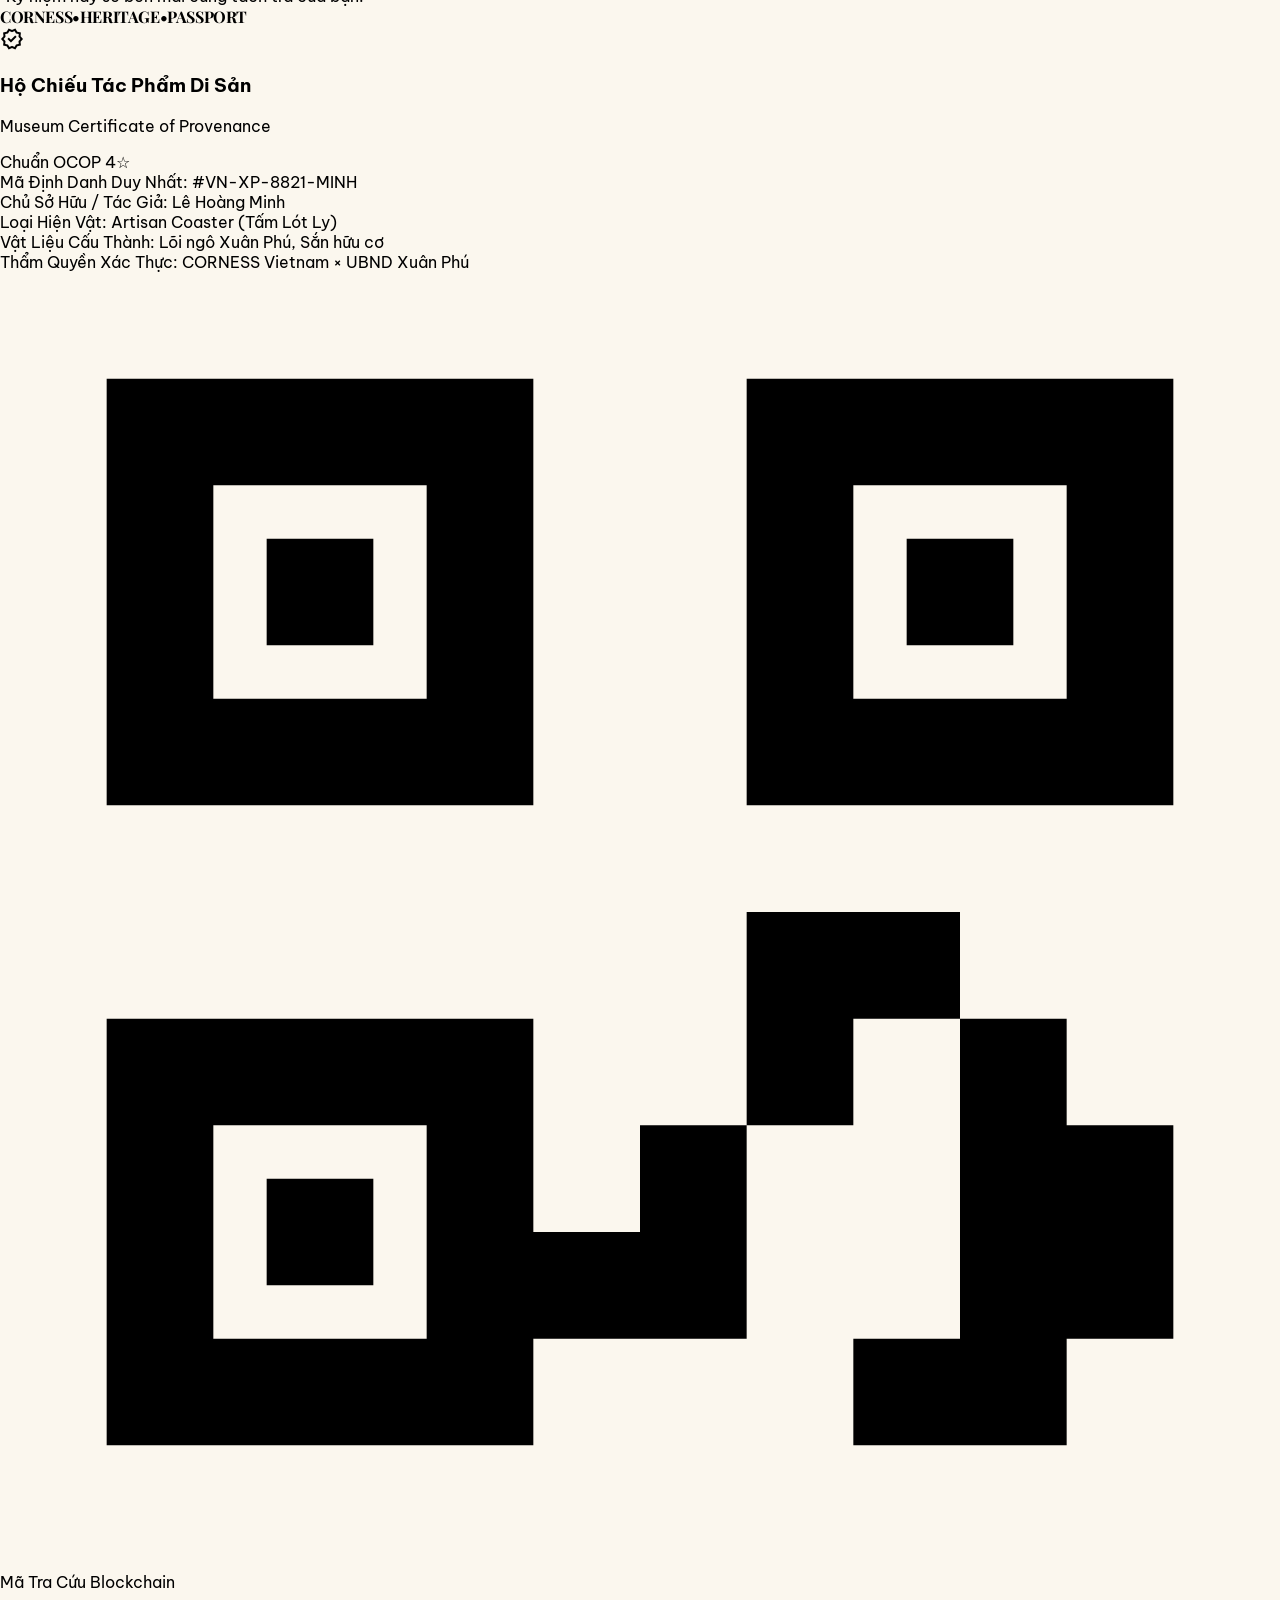
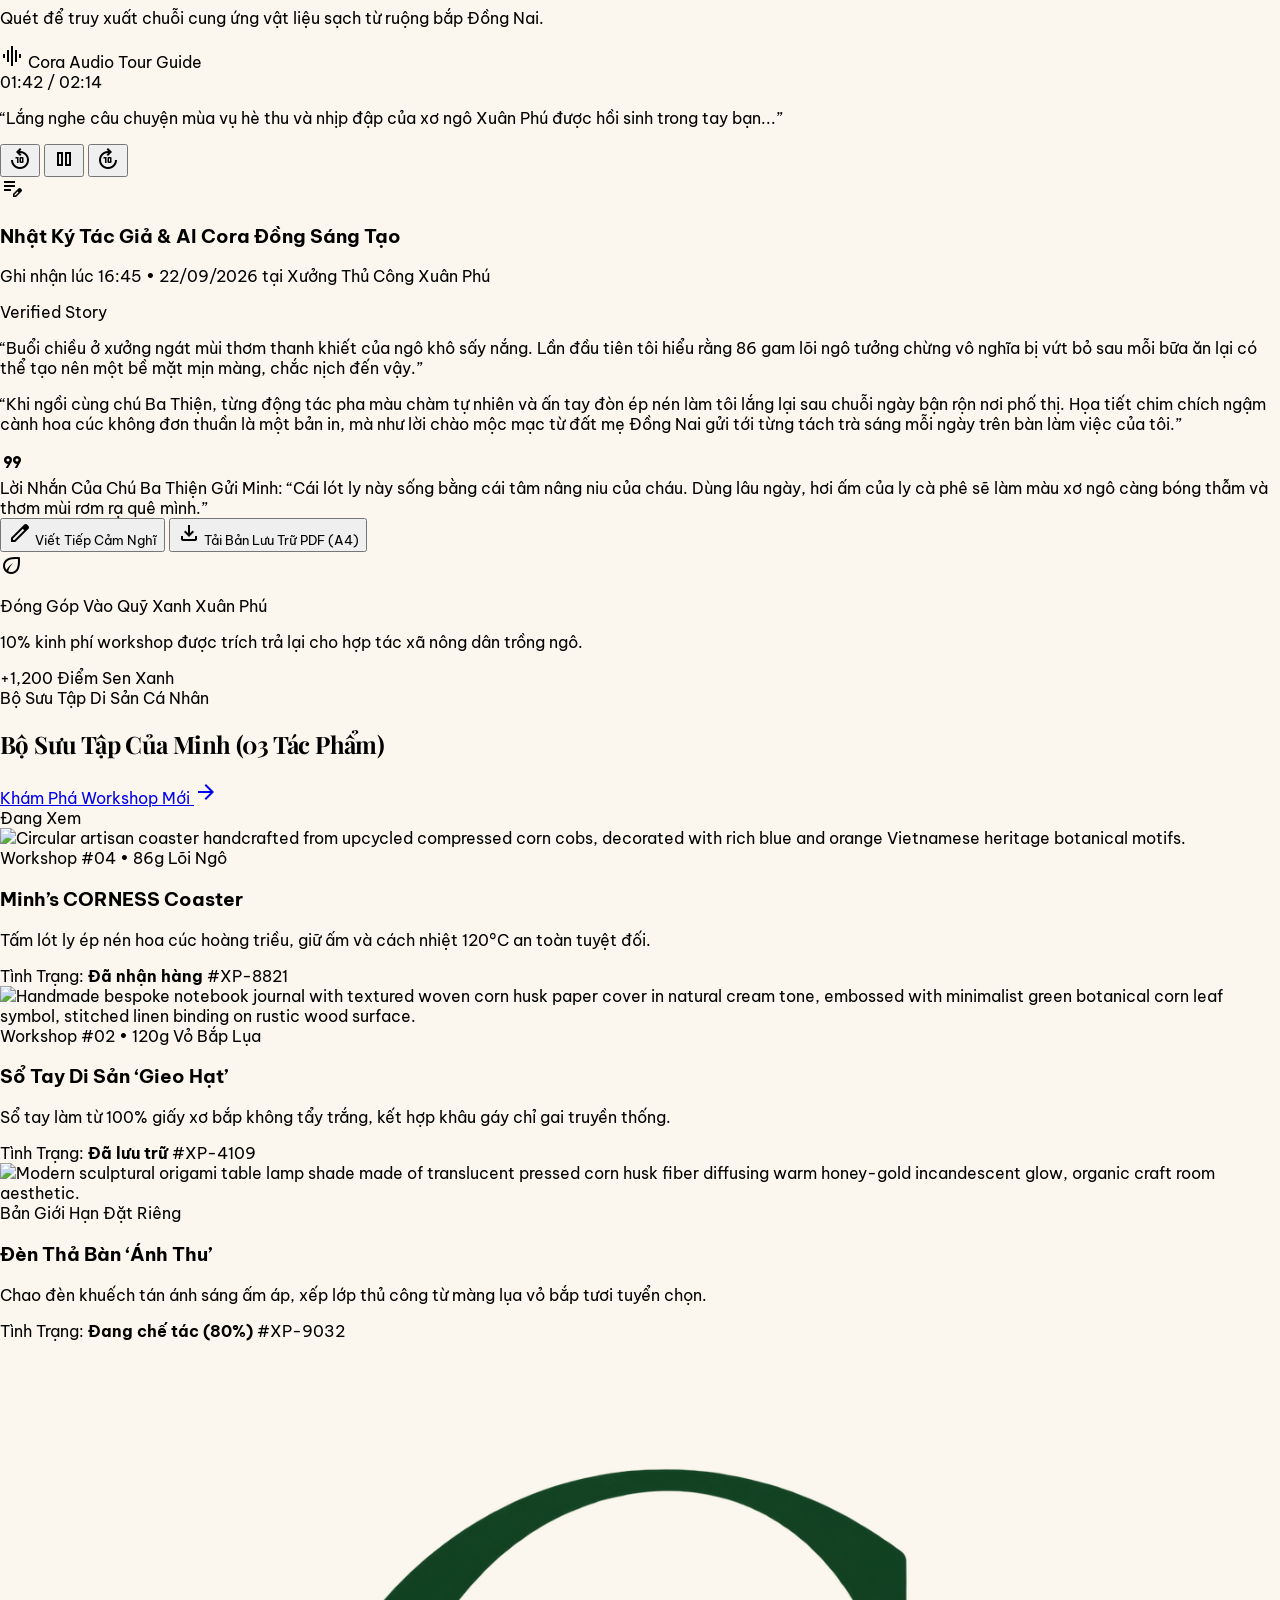
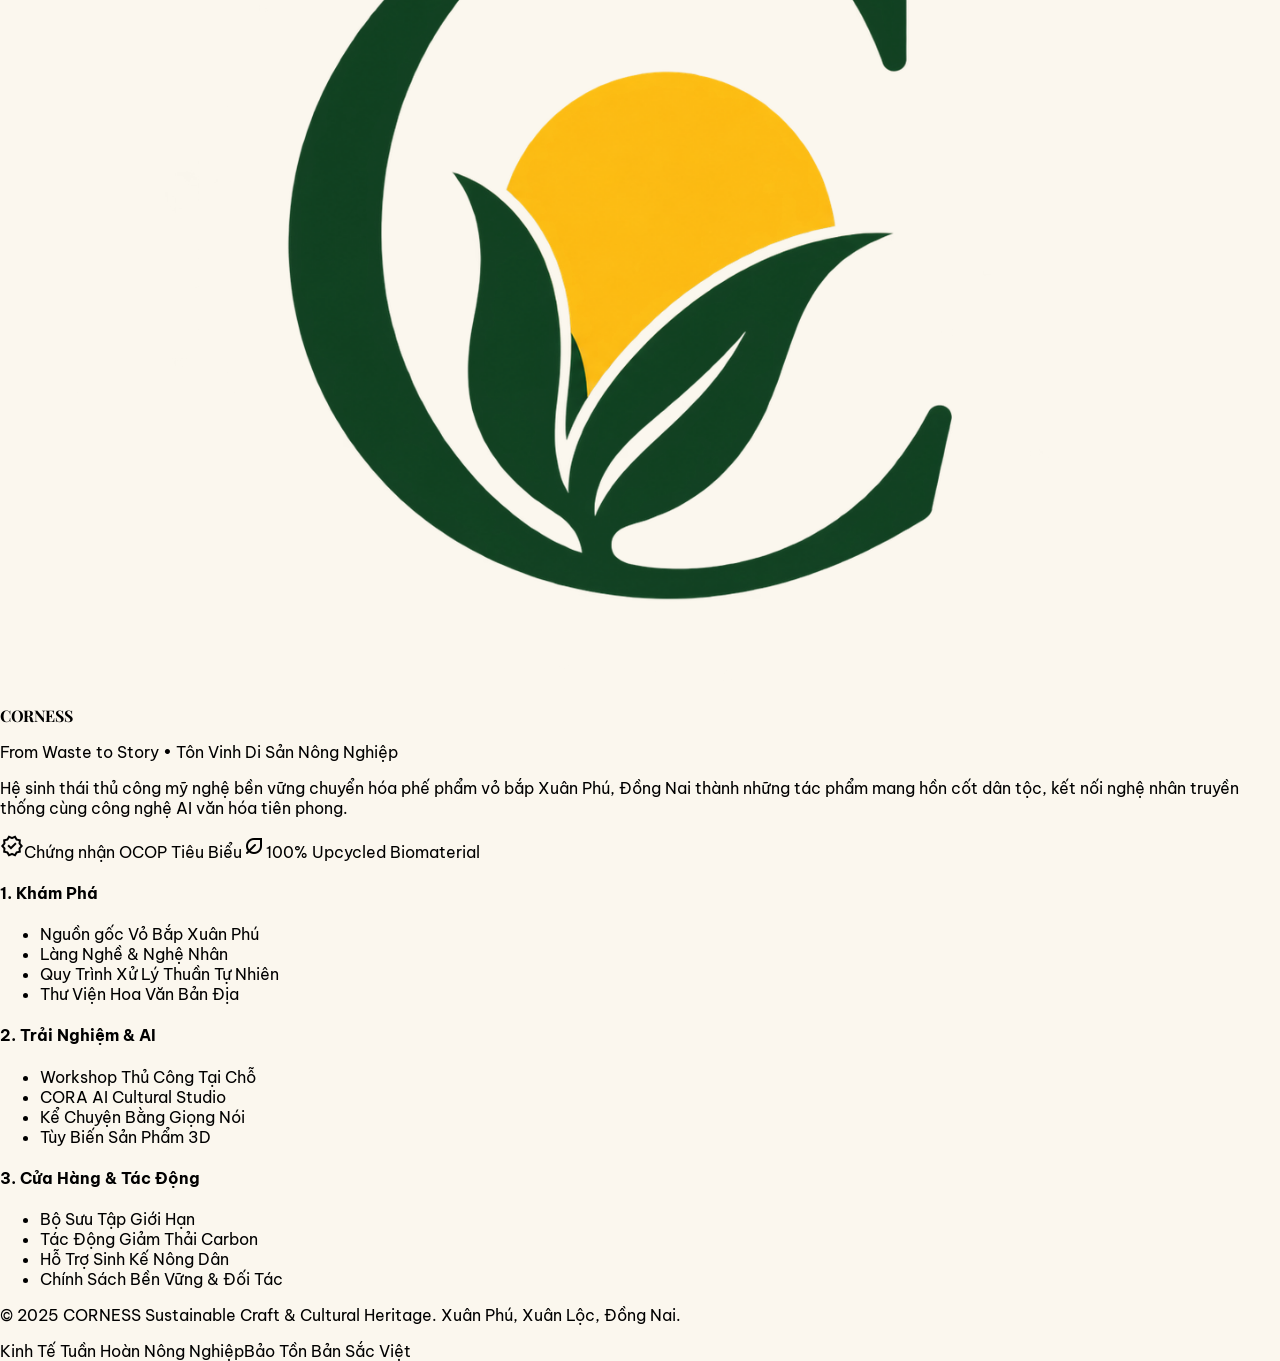
==== commit 51d4abfa: "1" ====
--- a/index.html
+++ b/index.html
@@ -1,1820 +1,22 @@
-<!-- CORNESS — Khám Phá & Di Sản Văn Hóa Xuân Phú (Desktop) -->
 <!doctype html>
-
-<html lang="vi">
+<html lang="en">
   <head>
     <meta charset="utf-8" />
-    <meta content="width=device-width, initial-scale=1.0" name="viewport" />
-    <meta content="web_standard" name="shell-type" />
-    <title>CORNESS — Khám Phá &amp; Di Sản Văn Hóa Xuân Phú</title>
-    <link
-      href="https://fonts.googleapis.com/css2?family=Playfair+Display:ital,wght@0,600;0,700;0,800;1,600;1,700&amp;family=Be+Vietnam+Pro:wght@300;400;500;600;700;800&amp;display=swap"
-      rel="stylesheet"
-    />
-    <link
-      href="https://fonts.googleapis.com/css2?family=Material+Symbols+Outlined:opsz,wght,FILL,GRAD@20..48,100..700,0..1,-50..200"
-      rel="stylesheet"
-    />
-    <link
-      href="https://fonts.googleapis.com/css2?family=Material+Symbols+Outlined:wght,FILL@100..700,0..1&amp;display=swap"
-      rel="stylesheet"
-    />
-    <style>
-      @layer base {
-        html,
-        body {
-          margin: 0;
-          padding: 0;
-        }
-        body {
-          overscroll-behavior: none;
-        }
-        main > :first-child {
-          margin-top: 0 !important;
-        }
-        main > :last-child {
-          margin-bottom: 0 !important;
-        }
-      }
-      ::-webkit-scrollbar {
-        display: none;
-      }
-    </style>
-    <script src="https://cdn.tailwindcss.com"></script>
-    <script id="tailwind-config">
-      tailwind.config = {
-        darkMode: "class",
-        theme: {
-          extend: {
-            colors: {
-              "surface-tint": "#476733",
-              "outline-variant": "#c3c8ba",
-              tertiary: "#614a35",
-              "surface-container": "#f2ede3",
-              "on-primary": "#ffffff",
-              "secondary-container": "#fdc74a",
-              "on-primary-fixed-variant": "#304e1d",
-              background: "#fef9ef",
-              "surface-bright": "#fef9ef",
-              "surface-container-high": "#ede8de",
-              "tertiary-fixed": "#fedcc0",
-              "primary-fixed-dim": "#add192",
-              "on-error-container": "#93000a",
-              "on-surface": "#1d1c16",
-              "error-container": "#ffdad6",
-              "primary-container": "#4f6f3a",
-              "tertiary-fixed-dim": "#e0c1a6",
-              "surface-container-highest": "#e7e2d8",
-              "surface-container-lowest": "#ffffff",
-              "surface-container-low": "#f8f3e9",
-              "inverse-on-surface": "#f5f0e6",
-              secondary: "#795900",
-              error: "#ba1a1a",
-              "on-tertiary": "#ffffff",
-              primary: "#385624",
-              outline: "#74796d",
-              "inverse-primary": "#add192",
-              "on-background": "#1d1c16",
-              "primary-fixed": "#c8eeac",
-              "surface-variant": "#e7e2d8",
-              surface: "#fef9ef",
-              "on-surface-variant": "#43483e",
-              "on-secondary-container": "#715300",
-              "on-error": "#ffffff",
-              "on-primary-container": "#cbf1af",
-              "on-secondary-fixed": "#261a00",
-              "secondary-fixed": "#ffdf9f",
-              "on-secondary": "#ffffff",
-              "on-primary-fixed": "#092100",
-              "on-tertiary-container": "#ffe0c6",
-              "on-secondary-fixed-variant": "#5b4300",
-              "secondary-fixed-dim": "#f4bf42",
-              "on-tertiary-fixed-variant": "#58422e",
-              "inverse-surface": "#32302a",
-              "tertiary-container": "#7b624b",
-              "surface-dim": "#dedad0",
-              "on-tertiary-fixed": "#291807",
-            },
-            borderRadius: {
-              DEFAULT: "0.25rem",
-              lg: "0.5rem",
-              xl: "0.75rem",
-              full: "9999px",
-            },
-            spacing: {},
-            fontFamily: {
-              headline: ["Playfair Display", "Georgia", "serif"],
-              display: ["Playfair Display", "Georgia", "serif"],
-              body: [
-                "Be Vietnam Pro",
-                "ui-sans-serif",
-                "system-ui",
-                "sans-serif",
-              ],
-              label: [
-                "Be Vietnam Pro",
-                "ui-sans-serif",
-                "system-ui",
-                "sans-serif",
-              ],
-            },
-            fontSize: {},
-          },
-        },
-      };
+    <meta name="viewport" content="width=device-width, initial-scale=1.0" />
+
+    <title>CORNESS</title>
+
+    <meta http-equiv="refresh" content="0; url=my-product.html" />
+
+    <script>
+      window.location.replace("my-product.html");
     </script>
+  </head>
 
-    <style>
-      :root {
-        --corness-forest: #24452d;
-        --corness-forest-deep: #173320;
-        --corness-moss: #557344;
-        --corness-cream: #fbf7ee;
-        --corness-paper: #fffdf8;
-        --corness-gold: #c9962f;
-        --corness-earth: #73543c;
-        --corness-line: rgba(67, 72, 62, 0.14);
-        --corness-shadow: 0 18px 50px rgba(46, 57, 43, 0.08);
-        --corness-shadow-soft: 0 8px 24px rgba(46, 57, 43, 0.06);
-      }
-
-      html {
-        scroll-behavior: smooth;
-        text-rendering: optimizeLegibility;
-        -webkit-font-smoothing: antialiased;
-        -moz-osx-font-smoothing: grayscale;
-      }
-
-      body,
-      .font-body,
-      .font-label {
-        font-family:
-          "Be Vietnam Pro",
-          ui-sans-serif,
-          system-ui,
-          -apple-system,
-          BlinkMacSystemFont,
-          "Segoe UI",
-          sans-serif !important;
-      }
-
-      .font-headline,
-      .font-display {
-        font-family:
-          "Playfair Display", Georgia, "Times New Roman", serif !important;
-        font-weight: 700;
-        letter-spacing: -0.025em;
-        font-kerning: normal;
-      }
-
-      body {
-        background:
-          radial-gradient(
-            circle at 8% 8%,
-            rgba(201, 150, 47, 0.07),
-            transparent 26rem
-          ),
-          radial-gradient(
-            circle at 92% 18%,
-            rgba(56, 86, 36, 0.055),
-            transparent 30rem
-          ),
-          var(--corness-cream);
-      }
-
-      header {
-        background: rgba(251, 247, 238, 0.86) !important;
-        border-bottom: 1px solid rgba(56, 86, 36, 0.1);
-        backdrop-filter: blur(20px) saturate(155%);
-        -webkit-backdrop-filter: blur(20px) saturate(155%);
-        box-shadow: 0 8px 30px rgba(46, 57, 43, 0.055) !important;
-      }
-
-      header > div {
-        max-width: 1600px;
-        margin-inline: auto;
-      }
-
-      header nav {
-        border: 1px solid rgba(56, 86, 36, 0.09);
-        background: rgba(255, 253, 248, 0.7) !important;
-        box-shadow: inset 0 1px 0 rgba(255, 255, 255, 0.75);
-      }
-
-      header nav a {
-        border-radius: 0.65rem;
-        transition:
-          color 180ms ease,
-          background-color 180ms ease,
-          transform 180ms ease,
-          box-shadow 180ms ease;
-      }
-
-      header nav a:hover {
-        transform: translateY(-1px);
-        background: rgba(56, 86, 36, 0.07) !important;
-      }
-
-      main .bg-surface-container-lowest.rounded-2xl {
-        border: 1px solid rgba(67, 72, 62, 0.1);
-        box-shadow: var(--corness-shadow-soft);
-      }
-
-      main .rounded-xl,
-      main .rounded-2xl {
-        -webkit-backface-visibility: hidden;
-        backface-visibility: hidden;
-      }
-
-      button,
-      a {
-        -webkit-tap-highlight-color: transparent;
-      }
-
-      button {
-        transition:
-          transform 180ms ease,
-          box-shadow 180ms ease,
-          background-color 180ms ease,
-          border-color 180ms ease,
-          color 180ms ease;
-      }
-
-      button:active {
-        transform: translateY(1px);
-      }
-
-      input,
-      textarea,
-      select {
-        font-family:
-          "Be Vietnam Pro", ui-sans-serif, system-ui, sans-serif !important;
-      }
-
-      input:focus,
-      textarea:focus,
-      select:focus {
-        outline: none;
-        box-shadow: 0 0 0 3px rgba(56, 86, 36, 0.12);
-      }
-
-      @media (max-width: 767px) {
-        header > div {
-          padding-inline: 1rem !important;
-        }
-
-        main {
-          overflow-x: clip;
-        }
-
-        .font-headline,
-        .font-display {
-          letter-spacing: -0.018em;
-        }
-      }
-    </style>
-
-    <link rel="stylesheet" href="responsive.css" />
-  </head>
-  <body class="bg-surface font-body text-on-surface antialiased">
-    <header
-      class="fixed top-0 w-full z-50 bg-surface/90 backdrop-blur-xl shadow-[0_1px_8px_rgba(112,88,66,0.06)]"
-    >
-      <div class="h-20 w-full px-6 lg:px-12 flex items-center justify-between">
-        <div class="flex items-center gap-4 shrink-0 2xl:mr-5">
-          <img
-            src="images/FGlogo.png"
-            alt="CORNESS"
-            class="h-14 w-14 shrink-0 object-contain"
-          />
-          <div class="flex flex-col">
-            <span
-              class="font-headline text-lg tracking-tight uppercase text-primary leading-tight"
-              >CORNESS</span
-            ><span
-              class="font-label text-[10px] tracking-[0.08em] uppercase text-tertiary font-medium"
-              >Xuân Phú • Đồng Nai</span
-            >
-          </div>
-        </div>
-        <nav
-          class="hidden 2xl:flex items-center gap-1 p-1 bg-surface-container-low rounded-xl"
-          data-active-classes="bg-primary-container text-on-primary-container font-semibold rounded-lg shadow-sm"
-        >
-          <a
-            class="px-4 py-2 text-sm font-label uppercase tracking-wider text-on-surface-variant hover:text-on-surface hover:bg-surface-container transition-all"
-            data-path="kham-pha"
-            href="index.html"
-            >Khám Phá</a
-          ><a
-            class="px-4 py-2 text-sm font-label uppercase tracking-wider text-on-surface-variant hover:text-on-surface hover:bg-surface-container transition-all"
-            data-path="trai-nghiem-workshop"
-            href="experience.html"
-            >Trải Nghiệm &amp; Workshop</a
-          ><a
-            class="px-4 py-2 text-sm font-label uppercase tracking-wider text-on-surface-variant hover:text-on-surface hover:bg-surface-container transition-all"
-            data-path="ai-studio-ke-chuyen"
-            href="ai-studio.html"
-            >AI Studio &amp; Kể Chuyện</a
-          ><a
-            class="px-4 py-2 text-sm font-label uppercase tracking-wider text-on-surface-variant hover:text-on-surface hover:bg-surface-container transition-all"
-            data-path="san-pham-cua-ban"
-            href="my-product.html"
-            >Sản Phẩm Của Bạn</a
-          ><a
-            class="px-4 py-2 text-sm font-label uppercase tracking-wider text-on-surface-variant hover:text-on-surface hover:bg-surface-container transition-all"
-            data-path="cua-hang-tac-dong"
-            href="shop.html"
-            >Cửa Hàng &amp; Tác Động</a
-          >
-        </nav>
-        <div class="flex items-center gap-3 lg:gap-4 2xl:ml-5">
-          <div
-            class="hidden 2xl:flex items-center gap-2 px-3 py-1.5 rounded-full bg-secondary-container/30 text-on-secondary-container text-xs font-label font-medium"
-          >
-            <span class="material-symbols-outlined text-[16px]">graphic_eq</span
-            ><span>CORA AI Audio</span>
-          </div>
-          <a
-            class="p-2 rounded-full bg-surface-container-low hover:bg-surface-container text-on-surface-variant hover:text-on-surface transition-colors flex items-center justify-center"
-            data-path="san-pham-cua-ban"
-            href="my-product.html"
-            ><span class="material-symbols-outlined text-[20px]"
-              >shopping_bag</span
-            ></a
-          ><a
-            class="hidden 2xl:inline-flex items-center justify-center px-4 py-2 rounded-lg bg-secondary-container hover:bg-secondary-fixed text-on-secondary-container font-label text-xs uppercase font-bold tracking-wider transition-colors shadow-sm"
-            data-path="trai-nghiem-workshop"
-            href="experience.html"
-            >Đặt Workshop / Create Story</a
-          >
-          <button
-            class="corness-mobile-toggle 2xl:hidden"
-            type="button"
-            aria-label="Mở menu"
-            aria-controls="corness-mobile-menu"
-            aria-expanded="false"
-          >
-            <span class="material-symbols-outlined text-[21px]">menu</span>
-          </button>
-          <div
-            class="w-8 h-8 rounded-full bg-primary flex items-center justify-center shrink-0"
-          >
-            <span class="material-symbols-outlined text-on-primary text-[18px]"
-              >person</span
-            >
-          </div>
-        </div>
-      </div>
-
-      <div
-        id="corness-mobile-menu"
-        class="corness-mobile-menu xl:hidden"
-        data-open="false"
-        aria-hidden="true"
-      >
-        <button
-          class="corness-mobile-menu__backdrop"
-          type="button"
-          data-mobile-close
-          aria-label="Đóng menu"
-        ></button>
-        <div
-          class="corness-mobile-menu__panel"
-          role="dialog"
-          aria-modal="true"
-          aria-label="Menu điều hướng CORNESS"
-        >
-          <div class="corness-mobile-menu__top">
-            <div>
-              <div
-                class="font-headline text-lg text-primary uppercase leading-none"
-              >
-                CORNESS
-              </div>
-              <div
-                class="font-label text-[10px] uppercase tracking-widest text-tertiary mt-1"
-              >
-                Xuân Phú • Đồng Nai
-              </div>
-            </div>
-            <button
-              class="corness-mobile-menu__close"
-              type="button"
-              data-mobile-close
-              aria-label="Đóng menu"
-            >
-              <span class="material-symbols-outlined text-[20px]">close</span>
-            </button>
-          </div>
-          <nav class="corness-mobile-nav" aria-label="Điều hướng di động">
-            <a href="index.html"
-              ><span class="material-symbols-outlined text-[20px]">explore</span
-              ><span>Khám Phá</span></a
-            >
-            <a href="experience.html"
-              ><span class="material-symbols-outlined text-[20px]"
-                >handyman</span
-              ><span>Trải Nghiệm &amp; Workshop</span></a
-            >
-            <a href="ai-studio.html"
-              ><span class="material-symbols-outlined text-[20px]"
-                >auto_awesome</span
-              ><span>AI Studio &amp; Kể Chuyện</span></a
-            >
-            <a href="my-product.html"
-              ><span class="material-symbols-outlined text-[20px]"
-                >deployed_code</span
-              ><span>Sản Phẩm Của Bạn</span></a
-            >
-            <a href="shop.html"
-              ><span class="material-symbols-outlined text-[20px]"
-                >storefront</span
-              ><span>Cửa Hàng &amp; Tác Động</span></a
-            >
-          </nav>
-          <div class="corness-mobile-lang">
-            <div
-              class="font-label text-[10px] uppercase tracking-widest text-tertiary font-bold"
-            >
-              Language
-            </div>
-          </div>
-          <a class="corness-mobile-cta" href="experience.html">
-            <span>Đặt Workshop / Create Story</span>
-            <span class="material-symbols-outlined text-[18px]"
-              >arrow_forward</span
-            >
-          </a>
-        </div>
-      </div>
-    </header>
-    <main class="w-full pt-20 bg-surface min-h-[calc(100vh-80px)]">
-      <div class="flex flex-col w-full">
-        <!-- 1. HERO ARCHIVAL SECTION -->
-        <section
-          class="relative w-full overflow-hidden bg-surface pb-20 pt-8 lg:pb-28"
-        >
-          <div class="w-full px-6 lg:px-12 max-w-[1600px] mx-auto">
-            <!-- Top Meta Breadcrumb Bar -->
-            <div
-              class="flex flex-wrap items-center justify-between gap-4 pb-8 text-on-surface-variant font-label text-xs uppercase tracking-widest border-b border-transparent"
-            >
-              <div class="flex items-center gap-2">
-                <span
-                  class="inline-block w-2 h-2 rounded-full bg-primary animate-pulse"
-                ></span>
-                <span>Hồ Sơ Di Sản Thực Địa • Mã Lưu Trữ XP-DN-2025</span>
-              </div>
-              <div class="flex items-center gap-6">
-                <span class="text-tertiary font-semibold"
-                  >Tọa độ: 10°56'42"N 107°19'15"E</span
-                >
-                <span class="hidden md:inline text-outline-variant">|</span>
-                <span class="hidden md:inline text-secondary font-bold"
-                  >Xuân Phú • Đồng Nai • Việt Nam</span
-                >
-              </div>
-            </div>
-            <!-- Main Headline + Asymmetric Showcase -->
-            <div
-              class="grid grid-cols-1 lg:grid-cols-12 gap-12 lg:gap-8 items-start pt-6"
-            >
-              <!-- Left: Heavy Editorial Typography -->
-              <div
-                class="lg:col-span-7 flex flex-col justify-between space-y-8"
-              >
-                <div class="space-y-4">
-                  <span
-                    class="inline-flex items-center gap-2 px-3 py-1 rounded-full bg-surface-container text-xs font-label uppercase tracking-widest text-primary font-bold"
-                  >
-                    <span class="material-symbols-outlined text-[15px]"
-                      >eco</span
-                    >
-                    Kinh Tế Tuần Hoàn Nông Nghiệp Bản Địa
-                  </span>
-                  <h1
-                    class="font-headline text-4xl sm:text-5xl xl:text-6xl text-on-surface leading-[1.08] tracking-tight"
-                  >
-                    TỪ LÕI NGÔ BỎ ĐI <br />
-                    <span class="text-primary italic font-normal"
-                      >ĐẾN TẠO TÁC DI SẢN</span
-                    >
-                  </h1>
-                  <p
-                    class="font-label text-base sm:text-lg text-on-surface-variant max-w-2xl leading-relaxed pt-2"
-                  >
-                    Tại vùng thung lũng đất đỏ bazan Xuân Phú (Đồng Nai), hàng
-                    triệu tấn lõi và vỏ ngô sau vụ gặt từng chịu cảnh đốt đồng
-                    mù khói. CORNESS tiếp nối tinh hoa bản địa, dung hòa sinh
-                    khối tự nhiên với gốm men cổ, tạo nên những tác phẩm lót ly
-                    thủ công thấm đượm văn hóa ngàn năm.
-                  </p>
-                </div>
-                <!-- Archival Metrics Bar -->
-                <div
-                  class="grid grid-cols-3 gap-3 sm:gap-4 p-5 rounded-xl bg-surface-container-low shadow-sm"
-                >
-                  <div class="space-y-1">
-                    <span
-                      class="font-display text-2xl sm:text-3xl text-primary font-normal block leading-tight"
-                      >400+</span
-                    >
-                    <span
-                      class="font-label text-[11px] sm:text-xs text-tertiary uppercase tracking-wider font-semibold"
-                      >Hecta Vùng Nguyên Liệu</span
-                    >
-                    <p
-                      class="hidden sm:block font-label text-[11px] text-on-surface-variant"
-                    >
-                      Quy hoạch không hóa chất
-                    </p>
-                  </div>
-                  <div class="space-y-1 border-l-0">
-                    <span
-                      class="font-display text-2xl sm:text-3xl text-secondary font-normal block leading-tight"
-                      >100%</span
-                    >
-                    <span
-                      class="font-label text-[11px] sm:text-xs text-tertiary uppercase tracking-wider font-semibold"
-                      >Sinh Khối Thuần Khiết</span
-                    >
-                    <p
-                      class="hidden sm:block font-label text-[11px] text-on-surface-variant"
-                    >
-                      Không formaldehyde
-                    </p>
-                  </div>
-                  <div class="space-y-1">
-                    <span
-                      class="font-display text-2xl sm:text-3xl text-primary-container text-on-primary-container bg-primary-container/20 px-2 py-0.5 rounded w-fit text-xl sm:text-2xl font-normal block leading-tight"
-                      >32 Năm</span
-                    >
-                    <span
-                      class="font-label text-[11px] sm:text-xs text-tertiary uppercase tracking-wider font-semibold"
-                      >Ký Ức Đất Bazan</span
-                    >
-                    <p
-                      class="hidden sm:block font-label text-[11px] text-on-surface-variant"
-                    >
-                      Hợp tác cùng 120 hộ dân
-                    </p>
-                  </div>
-                </div>
-                <!-- CTAs & Audio Trigger -->
-                <div class="flex flex-wrap items-center gap-4 pt-2">
-                  <a
-                    class="px-6 py-3.5 rounded-lg bg-primary hover:bg-primary-container text-on-primary font-label text-xs uppercase tracking-wider font-bold shadow-md transition-all flex items-center gap-2"
-                    href="#quy-trinh"
-                  >
-                    <span>Khám Phá Vòng Tuần Hoàn</span>
-                    <span class="material-symbols-outlined text-[18px]"
-                      >arrow_downward</span
-                    >
-                  </a>
-                  <button
-                    class="px-5 py-3 rounded-lg bg-surface-container hover:bg-surface-container-high text-on-surface font-label text-xs uppercase tracking-wider font-semibold transition-all flex items-center gap-2 shadow-sm"
-                    id="audioBtn"
-                    onclick="toggleAudioPreview()"
-                    type="button"
-                  >
-                    <span
-                      class="material-symbols-outlined text-secondary text-[20px]"
-                      id="audioIcon"
-                      >volume_up</span
-                    >
-                    <span id="audioText">Nghe Tiếng Gió Đồng Bắp (01:24)</span>
-                  </button>
-                </div>
-              </div>
-              <!-- Right: Layered Photographic Showcase (Field + Coaster Art) -->
-              <div class="lg:col-span-5 relative mt-4 lg:mt-0">
-                <!-- Main Landscape: Sunny Corn Field Xuan Phu -->
-                <div
-                  class="relative w-full h-[460px] sm:h-[520px] rounded-2xl overflow-hidden shadow-xl bg-surface-container"
-                >
-                  <img
-                    src="assets/images/corn-field.jpg"
-                    alt="Cánh đồng bắp Xuân Phú Đồng Nai"
-                    class="w-full h-full object-cover"
-                  />
-                  <div
-                    class="absolute inset-0 bg-gradient-to-t from-inverse-surface/80 via-inverse-surface/20 to-transparent"
-                  ></div>
-                  <!-- Floating Origin Stamp -->
-                  <div
-                    class="absolute top-5 left-5 px-3 py-1.5 rounded-full bg-surface/90 backdrop-blur-md text-on-surface font-label text-[11px] font-bold tracking-wider uppercase shadow-sm flex items-center gap-1.5"
-                  >
-                    <span
-                      class="material-symbols-outlined text-primary text-[15px]"
-                      >location_on</span
-                    >
-                    Nông Trường Bắp Xuân Lộc • Vụ Mùa 2024-2025
-                  </div>
-                  <!-- Bottom Story Capsule -->
-                  <div
-                    class="absolute bottom-5 left-5 right-5 p-4 rounded-xl bg-surface/95 backdrop-blur-md shadow-md"
-                  >
-                    <div class="flex items-center justify-between">
-                      <div>
-                        <p
-                          class="font-label text-xs uppercase tracking-wider text-secondary font-bold"
-                        >
-                          Thực Địa 07:15 AM
-                        </p>
-                        <p
-                          class="font-label text-sm text-on-surface font-medium"
-                        >
-                          Bình minh xuyên qua tàng lá ngô lai F1 tại đồi đất đỏ
-                        </p>
-                      </div>
-                      <span
-                        class="material-symbols-outlined text-primary text-[28px]"
-                        >nature</span
-                      >
-                    </div>
-                  </div>
-                </div>
-                <!-- Overlapping Circular Artifact Card: Corn Husk Coaster with Heritage Glaze -->
-                <div
-                  class="absolute -bottom-8 -left-4 sm:-bottom-10 sm:-left-8 w-44 sm:w-56 p-3 rounded-2xl bg-surface-container-lowest/95 backdrop-blur-xl shadow-2xl transition-transform hover:-translate-y-1"
-                >
-                  <div
-                    class="relative w-full aspect-square rounded-xl overflow-hidden bg-surface-container flex items-center justify-center p-1"
-                  >
-                    <img
-                      src="assets/images/heritage-coaster.png"
-                      alt="Lót ly di sản CORNESS"
-                      class="w-full h-full object-contain filter drop-shadow-md"
-                    />
-                  </div>
-                  <div class="pt-2 text-center">
-                    <span
-                      class="font-label text-[10px] uppercase tracking-widest text-primary font-bold block"
-                      >Tác Phẩm 01</span
-                    >
-                    <p class="font-label text-xs font-semibold text-on-surface">
-                      Lót Ly Di Sản Men Lam
-                    </p>
-                    <p class="font-label text-[10px] text-tertiary">
-                      Bio-cork lõi ngô 100%
-                    </p>
-                  </div>
-                </div>
-              </div>
-            </div>
-          </div>
-        </section>
-        <!-- 2. THE SECOND LIFE: 5-STAGE CIRCULAR PROCESS FLOW -->
-        <section
-          class="w-full bg-surface-container-low py-20 lg:py-28"
-          id="quy-trinh"
-        >
-          <div class="w-full px-6 lg:px-12 max-w-[1600px] mx-auto">
-            <!-- Section Header -->
-            <div
-              class="flex flex-col md:flex-row md:items-end justify-between gap-6 pb-14"
-            >
-              <div class="space-y-3">
-                <div class="flex items-center gap-2">
-                  <span
-                    class="px-2.5 py-0.5 rounded-full bg-secondary-container text-on-secondary-container font-label text-[11px] font-bold uppercase tracking-wider"
-                    >Hành Trình Tái Sinh</span
-                  >
-                  <span
-                    class="font-label text-xs uppercase tracking-widest text-tertiary"
-                    >Tuần Hoàn 5 Bước</span
-                  >
-                </div>
-                <h2
-                  class="font-headline text-3xl sm:text-4xl lg:text-5xl text-on-surface uppercase tracking-tight"
-                >
-                  VÒNG ĐỜI THỨ HAI
-                  <span class="text-primary">• THE SECOND LIFE</span>
-                </h2>
-                <p
-                  class="font-label text-sm sm:text-base text-on-surface-variant max-w-xl"
-                >
-                  Từng chiếc lõi bắp thô ráp được các nghệ nhân và công nghệ ép
-                  nén cơ nhiệt biến chuyển thành vật liệu sinh thái siêu bền,
-                  chống thấm tự nhiên.
-                </p>
-              </div>
-              <div class="flex items-center gap-2">
-                <button
-                  class="w-10 h-10 rounded-full bg-surface-container hover:bg-surface-container-high text-on-surface flex items-center justify-center transition-all shadow-sm"
-                  onclick="scrollStages(-1)"
-                  type="button"
-                >
-                  <span class="material-symbols-outlined text-[20px]"
-                    >chevron_left</span
-                  >
-                </button>
-                <button
-                  class="w-10 h-10 rounded-full bg-surface-container hover:bg-surface-container-high text-on-surface flex items-center justify-center transition-all shadow-sm"
-                  onclick="scrollStages(1)"
-                  type="button"
-                >
-                  <span class="material-symbols-outlined text-[20px]"
-                    >chevron_right</span
-                  >
-                </button>
-              </div>
-            </div>
-            <!-- Horizontal Process Rail -->
-            <div
-              class="flex gap-6 overflow-x-auto pb-6 scroll-smooth snap-x snap-mandatory [-ms-overflow-style:none] [scrollbar-width:none]"
-              id="stagesContainer"
-            >
-              <!-- Stage 1 -->
-              <div
-                class="min-w-[280px] sm:min-w-[320px] lg:min-w-[340px] snap-start flex-1 rounded-2xl bg-surface p-6 shadow-sm hover:shadow-md transition-all flex flex-col justify-between"
-              >
-                <div>
-                  <div class="flex items-center justify-between pb-6">
-                    <span class="font-display text-4xl text-primary/30"
-                      >01</span
-                    >
-                    <span
-                      class="p-2.5 rounded-xl bg-primary-fixed text-on-primary-fixed"
-                    >
-                      <span class="material-symbols-outlined text-[24px]"
-                        >agriculture</span
-                      >
-                    </span>
-                  </div>
-                  <h3 class="font-headline text-xl text-on-surface pb-2">
-                    Tuyển Chọn Lõi Tươi
-                  </h3>
-                  <p
-                    class="font-label text-xs uppercase tracking-widest text-secondary font-bold pb-3"
-                  >
-                    Thu hoạch vụ Hè - Thu
-                  </p>
-                  <p
-                    class="font-label text-sm text-on-surface-variant leading-relaxed"
-                  >
-                    Thu gom trực tiếp sau khi tách hạt bắp tại các xã nông
-                    nghiệp Xuân Phú. Chỉ tuyển chọn những lõi chắc khỏe, hàm
-                    lượng lignin tự nhiên cao nhất để đảm bảo độ liên kết sợi.
-                  </p>
-                </div>
-                <div
-                  class="pt-6 mt-6 border-t-0 flex items-center justify-between text-[11px] font-label text-tertiary"
-                >
-                  <span>Thời gian: 24h sau hái</span>
-                  <span class="font-semibold text-primary"
-                    >Tỉ lệ chọn: 78%</span
-                  >
-                </div>
-              </div>
-              <!-- Stage 2 -->
-              <div
-                class="min-w-[280px] sm:min-w-[320px] lg:min-w-[340px] snap-start flex-1 rounded-2xl bg-surface p-6 shadow-sm hover:shadow-md transition-all flex flex-col justify-between"
-              >
-                <div>
-                  <div class="flex items-center justify-between pb-6">
-                    <span class="font-display text-4xl text-secondary/30"
-                      >02</span
-                    >
-                    <span
-                      class="p-2.5 rounded-xl bg-secondary-fixed text-on-secondary-fixed"
-                    >
-                      <span class="material-symbols-outlined text-[24px]"
-                        >wb_sunny</span
-                      >
-                    </span>
-                  </div>
-                  <h3 class="font-headline text-xl text-on-surface pb-2">
-                    Phơi Sấy Tự Nhiên
-                  </h3>
-                  <p
-                    class="font-label text-xs uppercase tracking-widest text-secondary font-bold pb-3"
-                  >
-                    Phơi nắng giàn tre Bazan
-                  </p>
-                  <p
-                    class="font-label text-sm text-on-surface-variant leading-relaxed"
-                  >
-                    Lõi ngô trải đều trên giàn tre tự nhiên đón nắng gắt Đông
-                    Nai từ 5-7 ngày. Độ ẩm được kiểm soát hạ chuẩn ≤ 12% để loại
-                    bỏ hoàn toàn nguy cơ ẩm mốc sinh học.
-                  </p>
-                </div>
-                <div
-                  class="pt-6 mt-6 border-t-0 flex items-center justify-between text-[11px] font-label text-tertiary"
-                >
-                  <span>Độ ẩm: 11.5%</span>
-                  <span class="font-semibold text-secondary"
-                    >Năng lượng mặt trời 100%</span
-                  >
-                </div>
-              </div>
-              <!-- Stage 3 -->
-              <div
-                class="min-w-[280px] sm:min-w-[320px] lg:min-w-[340px] snap-start flex-1 rounded-2xl bg-surface p-6 shadow-sm hover:shadow-md transition-all flex flex-col justify-between"
-              >
-                <div>
-                  <div class="flex items-center justify-between pb-6">
-                    <span class="font-display text-4xl text-tertiary/30"
-                      >03</span
-                    >
-                    <span
-                      class="p-2.5 rounded-xl bg-tertiary-fixed text-on-tertiary-fixed"
-                    >
-                      <span class="material-symbols-outlined text-[24px]"
-                        >grain</span
-                      >
-                    </span>
-                  </div>
-                  <h3 class="font-headline text-xl text-on-surface pb-2">
-                    Nghiền Bio-Fiber
-                  </h3>
-                  <p
-                    class="font-label text-xs uppercase tracking-widest text-secondary font-bold pb-3"
-                  >
-                    Tách hạt kích cỡ micron
-                  </p>
-                  <p
-                    class="font-label text-sm text-on-surface-variant leading-relaxed"
-                  >
-                    Dùng máy nghiền cơ học phân tách xơ ngô thành những hạt thô
-                    mịn đồng đều. Kết hợp với chất kết dính sinh học từ tinh bột
-                    củ mì hữu cơ bản địa hoàn toàn không độc hại.
-                  </p>
-                </div>
-                <div
-                  class="pt-6 mt-6 border-t-0 flex items-center justify-between text-[11px] font-label text-tertiary"
-                >
-                  <span>Kích cỡ: 1.2 - 2.5 mm</span>
-                  <span class="font-semibold text-tertiary"
-                    >Chất gắn kết tự nhiên</span
-                  >
-                </div>
-              </div>
-              <!-- Stage 4 -->
-              <div
-                class="min-w-[280px] sm:min-w-[320px] lg:min-w-[340px] snap-start flex-1 rounded-2xl bg-surface p-6 shadow-sm hover:shadow-md transition-all flex flex-col justify-between"
-              >
-                <div>
-                  <div class="flex items-center justify-between pb-6">
-                    <span
-                      class="font-display text-4xl text-primary-container/30"
-                      >04</span
-                    >
-                    <span
-                      class="p-2.5 rounded-xl bg-primary-container text-on-primary-container"
-                    >
-                      <span class="material-symbols-outlined text-[24px]"
-                        >compress</span
-                      >
-                    </span>
-                  </div>
-                  <h3 class="font-headline text-xl text-on-surface pb-2">
-                    Ép Nhiệt Sinh Học
-                  </h3>
-                  <p
-                    class="font-label text-xs uppercase tracking-widest text-secondary font-bold pb-3"
-                  >
-                    Áp lực 180 Tấn thủy lực
-                  </p>
-                  <p
-                    class="font-label text-sm text-on-surface-variant leading-relaxed"
-                  >
-                    Nén ở nhiệt độ 145°C để kích hoạt nhựa xơ tự nhiên tự hóa
-                    rắn thành tấm phôi lót xốp nhẹ nhưng chống va đập, kháng
-                    nước tràn và cách nhiệt vượt trội cho bàn tiệc.
-                  </p>
-                </div>
-                <div
-                  class="pt-6 mt-6 border-t-0 flex items-center justify-between text-[11px] font-label text-tertiary"
-                >
-                  <span>Nhiệt độ: 145°C</span>
-                  <span class="font-semibold text-primary"
-                    >Kháng nước tự nhiên</span
-                  >
-                </div>
-              </div>
-              <!-- Stage 5 -->
-              <div
-                class="min-w-[280px] sm:min-w-[320px] lg:min-w-[340px] snap-start flex-1 rounded-2xl bg-surface p-6 shadow-sm hover:shadow-md transition-all flex flex-col justify-between"
-              >
-                <div>
-                  <div class="flex items-center justify-between pb-6">
-                    <span
-                      class="font-display text-4xl text-secondary-container/40"
-                      >05</span
-                    >
-                    <span
-                      class="p-2.5 rounded-xl bg-secondary-container text-on-secondary-container"
-                    >
-                      <span class="material-symbols-outlined text-[24px]"
-                        >palette</span
-                      >
-                    </span>
-                  </div>
-                  <h3 class="font-headline text-xl text-on-surface pb-2">
-                    Chạm Khắc Di Sản
-                  </h3>
-                  <p
-                    class="font-label text-xs uppercase tracking-widest text-secondary font-bold pb-3"
-                  >
-                    Ghép men gốm &amp; khắc laser
-                  </p>
-                  <p
-                    class="font-label text-sm text-on-surface-variant leading-relaxed"
-                  >
-                    Bề mặt được lồng ghép miếng gốm thủ công họa tiết cổ hoa
-                    sen, sóng nước hoặc khắc tên địa phương "XUAN PHU COMMUNE",
-                    đóng dấu niêm phong di sản bền vững.
-                  </p>
-                </div>
-                <div
-                  class="pt-6 mt-6 border-t-0 flex items-center justify-between text-[11px] font-label text-tertiary"
-                >
-                  <span>Mã QR gốc tích hợp</span>
-                  <span class="font-semibold text-secondary"
-                    >Độ bền &gt; 5 năm</span
-                  >
-                </div>
-              </div>
-            </div>
-          </div>
-        </section>
-        <!-- 3. INTERACTIVE SOURCE MAP & REGIONAL ECO-STATIONS -->
-        <section class="w-full bg-surface py-20 lg:py-28">
-          <div class="w-full px-6 lg:px-12 max-w-[1600px] mx-auto">
-            <div class="grid grid-cols-1 lg:grid-cols-12 gap-10 items-stretch">
-              <!-- Left: Station Navigator & Geodata -->
-              <div
-                class="lg:col-span-5 flex flex-col justify-between space-y-6"
-              >
-                <div class="space-y-3">
-                  <span
-                    class="font-label text-xs uppercase tracking-widest text-primary font-bold"
-                    >Thực Địa Không Gian Số</span
-                  >
-                  <h2
-                    class="font-headline text-3xl sm:text-4xl text-on-surface uppercase tracking-tight"
-                  >
-                    BẢN ĐỒ NGUỒN CỘI &amp; SINH THÁI XUÂN PHÚ
-                  </h2>
-                  <p
-                    class="font-label text-sm text-on-surface-variant leading-relaxed"
-                  >
-                    Huyện Xuân Lộc tỉnh Đồng Nai là một trong những vựa bắp lai
-                    trù phú nhất miền Đông Nam Bộ. Khám phá 4 trạm sinh thái thu
-                    gom &amp; chế tác của CORNESS kết nối cùng cộng đồng cư dân.
-                  </p>
-                </div>
-                <!-- 4 Interactive Station Cards -->
-                <div class="space-y-3">
-                  <div
-                    class="station-card p-4 rounded-xl bg-surface-container cursor-pointer transition-all hover:bg-surface-container-high shadow-sm"
-                    id="station-1"
-                    onclick="selectStation(1)"
-                  >
-                    <div class="flex items-center justify-between">
-                      <div class="flex items-center gap-3">
-                        <span
-                          class="w-7 h-7 rounded-full bg-primary text-on-primary flex items-center justify-center font-display text-xs"
-                          >1</span
-                        >
-                        <div>
-                          <h4
-                            class="font-label text-sm font-bold text-on-surface"
-                          >
-                            Cánh Đồng Bắp Đất Đỏ - Ấp 2
-                          </h4>
-                          <p
-                            class="font-label text-[11px] text-on-surface-variant"
-                          >
-                            Tọa độ: 10.942°N, 107.318°E • Diện tích: 180ha
-                          </p>
-                        </div>
-                      </div>
-                      <span
-                        class="material-symbols-outlined text-primary text-[20px]"
-                        >near_me</span
-                      >
-                    </div>
-                  </div>
-                  <div
-                    class="station-card p-4 rounded-xl bg-surface-container-low cursor-pointer transition-all hover:bg-surface-container-high shadow-sm"
-                    id="station-2"
-                    onclick="selectStation(2)"
-                  >
-                    <div class="flex items-center justify-between">
-                      <div class="flex items-center gap-3">
-                        <span
-                          class="w-7 h-7 rounded-full bg-surface-container-highest text-tertiary flex items-center justify-center font-display text-xs"
-                          >2</span
-                        >
-                        <div>
-                          <h4
-                            class="font-label text-sm font-bold text-on-surface"
-                          >
-                            Trạm Sấy Năng Lượng Mặt Trời Giàn Tre
-                          </h4>
-                          <p
-                            class="font-label text-[11px] text-on-surface-variant"
-                          >
-                            Tọa độ: 10.938°N, 107.325°E • Công suất: 4 tấn/mẻ
-                          </p>
-                        </div>
-                      </div>
-                      <span
-                        class="material-symbols-outlined text-outline text-[20px]"
-                        >wb_sunny</span
-                      >
-                    </div>
-                  </div>
-                  <div
-                    class="station-card p-4 rounded-xl bg-surface-container-low cursor-pointer transition-all hover:bg-surface-container-high shadow-sm"
-                    id="station-3"
-                    onclick="selectStation(3)"
-                  >
-                    <div class="flex items-center justify-between">
-                      <div class="flex items-center gap-3">
-                        <span
-                          class="w-7 h-7 rounded-full bg-surface-container-highest text-tertiary flex items-center justify-center font-display text-xs"
-                          >3</span
-                        >
-                        <div>
-                          <h4
-                            class="font-label text-sm font-bold text-on-surface"
-                          >
-                            Xưởng Chế Tác Thủ Công &amp; Gốm Men Lam
-                          </h4>
-                          <p
-                            class="font-label text-[11px] text-on-surface-variant"
-                          >
-                            Tọa độ: 10.931°N, 107.332°E • Nơi nghệ nhân Ba Thiện
-                            làm việc
-                          </p>
-                        </div>
-                      </div>
-                      <span
-                        class="material-symbols-outlined text-outline text-[20px]"
-                        >handyman</span
-                      >
-                    </div>
-                  </div>
-                  <div
-                    class="station-card p-4 rounded-xl bg-surface-container-low cursor-pointer transition-all hover:bg-surface-container-high shadow-sm"
-                    id="station-4"
-                    onclick="selectStation(4)"
-                  >
-                    <div class="flex items-center justify-between">
-                      <div class="flex items-center gap-3">
-                        <span
-                          class="w-7 h-7 rounded-full bg-surface-container-highest text-tertiary flex items-center justify-center font-display text-xs"
-                          >4</span
-                        >
-                        <div>
-                          <h4
-                            class="font-label text-sm font-bold text-on-surface"
-                          >
-                            CORNESS Experience Center &amp; AI Kiosk
-                          </h4>
-                          <p
-                            class="font-label text-[11px] text-on-surface-variant"
-                          >
-                            Tọa độ: 10.925°N, 107.340°E • Không gian mở cho du
-                            khách
-                          </p>
-                        </div>
-                      </div>
-                      <span
-                        class="material-symbols-outlined text-outline text-[20px]"
-                        >hub</span
-                      >
-                    </div>
-                  </div>
-                </div>
-                <div
-                  class="p-4 rounded-xl bg-surface-container-highest text-on-surface flex items-center gap-3 text-xs font-label"
-                >
-                  <span
-                    class="material-symbols-outlined text-secondary text-[24px]"
-                    >verified</span
-                  >
-                  <div>
-                    <p class="font-semibold">
-                      Bảo chứng nguồn gốc OCOP 4 Sao (Đồng Nai)
-                    </p>
-                    <p class="text-[11px] text-on-surface-variant">
-                      Toàn bộ phế phẩm nông nghiệp được kiểm định sinh thái 0%
-                      kim loại nặng.
-                    </p>
-                  </div>
-                </div>
-              </div>
-              <!-- Right: Map Visualization & Station Telemetry -->
-              <div class="lg:col-span-7 flex flex-col">
-                <div
-                  class="relative w-full h-[450px] sm:h-[520px] rounded-2xl overflow-hidden shadow-md bg-surface-container-low"
-                >
-                  <!-- Google Maps Static Pipeline Container with location query -->
-                  <div
-                    class="w-full h-full bg-cover bg-center"
-                    data-location="Xuan Phu, Xuan Loc, Dong Nai, Vietnam"
-                    style="
-                      background-image: url(&quot;https://lh3.googleusercontent.com/aida-public/[base64]&quot;);
-                    "
-                  ></div>
-                  <div
-                    class="absolute inset-0 bg-gradient-to-t from-inverse-surface/80 via-transparent to-transparent pointer-events-none"
-                  ></div>
-                  <!-- On-map HUD Telemetry -->
-                  <div
-                    class="absolute top-5 right-5 p-4 rounded-xl bg-surface/90 backdrop-blur-md shadow-md max-w-xs pointer-events-auto"
-                  >
-                    <div class="flex items-center gap-2 pb-2">
-                      <span
-                        class="w-2.5 h-2.5 rounded-full bg-primary animate-ping"
-                      ></span>
-                      <span
-                        class="font-label text-xs uppercase tracking-wider font-bold text-on-surface"
-                        id="telemetryName"
-                        >Ấp 2, Xuân Phú</span
-                      >
-                    </div>
-                    <p
-                      class="font-label text-xs text-on-surface-variant"
-                      id="telemetryDesc"
-                    >
-                      Vùng thu mua hạt và lõi ngô mật độ cao nhất huyện Xuân
-                      Lộc. Vừa kết thúc thu hoạch vụ 2.
-                    </p>
-                    <div
-                      class="mt-3 pt-2 border-t-0 flex justify-between font-label text-[10px] text-tertiary"
-                    >
-                      <span>Khoảng cách đến xưởng: 3.2km</span>
-                      <span class="text-primary font-bold">Độ ẩm đất: 24%</span>
-                    </div>
-                  </div>
-                  <!-- Coordinates Bar at Bottom -->
-                  <div
-                    class="absolute bottom-5 left-5 right-5 p-3.5 rounded-xl bg-surface/90 backdrop-blur-md flex flex-wrap items-center justify-between text-xs font-label text-on-surface gap-3 pointer-events-auto"
-                  >
-                    <div class="flex items-center gap-2">
-                      <span
-                        class="material-symbols-outlined text-primary text-[18px]"
-                        >explore</span
-                      >
-                      <span>Hệ quy chiếu VN-2000: Đồng Nai Zone 107°45'</span>
-                    </div>
-                    <a
-                      class="inline-flex items-center gap-1 text-primary font-bold hover:underline"
-                      href="#"
-                    >
-                      <span>Xem ảnh vệ tinh Landsat</span>
-                      <span class="material-symbols-outlined text-[16px]"
-                        >open_in_new</span
-                      >
-                    </a>
-                  </div>
-                </div>
-              </div>
-            </div>
-          </div>
-        </section>
-        <!-- 4. EDITORIAL STORY: NỤ CƯỜI MIỀN ĐẤT ĐỎ (FARMERS & ARTISANS) -->
-        <section class="w-full bg-surface-container-high py-20 lg:py-28">
-          <div class="w-full px-6 lg:px-12 max-w-[1600px] mx-auto">
-            <div class="grid grid-cols-1 lg:grid-cols-12 gap-12 items-center">
-              <!-- Left: Double Portrait Collage -->
-              <div class="lg:col-span-6 relative">
-                <div
-                  class="relative w-full aspect-[4/3] rounded-2xl overflow-hidden shadow-lg bg-surface-container"
-                >
-                  <img
-                    class="w-full h-full object-cover"
-                    data-alt="Portrait of an elderly Vietnamese farmer Uncle Ba Thien in Dong Nai corn field with warm genuine smile, wearing conical hat and linen shirt, holding dried golden corn cobs, soft natural sunlight, earthy editorial photograph"
-                    src="https://lh3.googleusercontent.com/aida-public/[base64]"
-                    alt="Portrait of an elderly Vietnamese farmer Uncle Ba Thien in Dong Nai corn field with warm genuine smile, wearing conical hat and linen shirt, holding dried golden corn cobs, soft natural sunlight, earthy editorial photograph"
-                  />
-                </div>
-                <!-- Overlapping Artisan Detail Portrait -->
-                <div
-                  class="absolute -bottom-8 -right-4 sm:-bottom-12 sm:right-6 w-3/5 sm:w-1/2 aspect-square rounded-2xl overflow-hidden shadow-2xl bg-surface-container-low p-2"
-                >
-                  <div class="w-full h-full rounded-xl overflow-hidden">
-                    <img
-                      class="w-full h-full object-cover"
-                      data-alt="Close up hands of a Vietnamese artisan crafting circular coaster made of compressed corn husk with ceramic glaze inlay, meticulous craft detail, rustic wooden table background, soft lighting"
-                      src="https://lh3.googleusercontent.com/aida-public/[base64]"
-                      alt="Close up hands of a Vietnamese artisan crafting circular coaster made of compressed corn husk with ceramic glaze inlay, meticulous craft detail, rustic wooden table background, soft lighting"
-                    />
-                  </div>
-                </div>
-                <div
-                  class="absolute top-6 left-6 px-4 py-2 rounded-xl bg-surface/90 backdrop-blur-md shadow-sm"
-                >
-                  <p
-                    class="font-label text-xs uppercase tracking-widest text-secondary font-bold"
-                  >
-                    Nhân Vật Thực Địa
-                  </p>
-                  <p class="font-label text-sm font-semibold text-on-surface">
-                    Chú Ba Thiện (64 Tuổi)
-                  </p>
-                </div>
-              </div>
-              <!-- Right: Editorial Narrative Passage -->
-              <div class="lg:col-span-6 space-y-6 lg:pl-6">
-                <div class="space-y-3">
-                  <span
-                    class="inline-flex items-center gap-1.5 px-3 py-1 rounded-full bg-surface-container text-xs font-label uppercase tracking-widest text-tertiary font-bold"
-                  >
-                    <span class="material-symbols-outlined text-[15px]"
-                      >history_edu</span
-                    >
-                    Ký Ức Người Giữ Đất
-                  </span>
-                  <h2
-                    class="font-headline text-3xl sm:text-4xl lg:text-5xl text-on-surface uppercase tracking-tight leading-tight"
-                  >
-                    ĐẰNG SAU MỖI CHIẾC LÓT NGÔ LÀ NỤ CƯỜI MIỀN ĐẤT ĐỎ
-                  </h2>
-                </div>
-                <blockquote
-                  class="font-label text-base sm:text-lg text-on-surface italic leading-relaxed pl-5 border-l-4 border-secondary"
-                >
-                  "Hồi trước xong mùa ngô, khói đốt đồng bay ngợp trời, vừa cay
-                  mắt vừa thấy xót. Bây giờ con cháu nó lập xưởng thu mua lõi
-                  với vỏ, vừa bớt rác cho xóm mà già như tôi có thêm đồng ra
-                  đồng vô, thấy hạt bắp quê mình hóa ra còn đi khắp nơi..."
-                </blockquote>
-                <div
-                  class="space-y-3 text-on-surface-variant font-label text-sm leading-relaxed"
-                >
-                  <p>
-                    CORNESS không chỉ là dự án tái chế vật liệu, mà là hành
-                    trình bồi đắp sinh kế. Tại Xuân Phú, hơn 45 phụ nữ nông nhàn
-                    và người cao tuổi đã tham gia vào khâu phân loại sợi và xử
-                    lý phôi thô, mang lại mức thu nhập bổ sung trung bình
-                    <strong>4.200.000 VNĐ / vụ</strong> cho mỗi gia đình.
-                  </p>
-                  <p>
-                    Mỗi tác phẩm lót ly bạn cầm trên tay mang trọn vẹn nhịp đập
-                    cần lao của những con người gắn đời mình với đất đỏ bazan
-                    Xuân Lộc qua ba thế hệ.
-                  </p>
-                </div>
-                <!-- Artisan Stats Pill Grid -->
-                <div class="grid grid-cols-2 gap-4 pt-2">
-                  <div class="p-4 rounded-xl bg-surface shadow-sm">
-                    <span class="font-display text-2xl text-primary">120+</span>
-                    <p
-                      class="font-label text-xs text-on-surface font-semibold pt-1"
-                    >
-                      Hộ Nông Dân Liên Kết
-                    </p>
-                    <p class="font-label text-[11px] text-tertiary">
-                      Bao tiêu 100% phụ phẩm sau mùa gặt
-                    </p>
-                  </div>
-                  <div class="p-4 rounded-xl bg-surface shadow-sm">
-                    <span class="font-display text-2xl text-secondary"
-                      >+35%</span
-                    >
-                    <p
-                      class="font-label text-xs text-on-surface font-semibold pt-1"
-                    >
-                      Gia Tăng Giá Trị Kinh Tế
-                    </p>
-                    <p class="font-label text-[11px] text-tertiary">
-                      So với việc chỉ bán hạt ngô thô
-                    </p>
-                  </div>
-                </div>
-              </div>
-            </div>
-          </div>
-        </section>
-        <!-- 5. INTERACTIVE ECO IMPACT SLIDER & LIVE CALCULATOR -->
-        <section class="w-full bg-surface py-20 lg:py-28">
-          <div class="w-full px-6 lg:px-12 max-w-[1600px] mx-auto">
-            <div
-              class="rounded-3xl bg-surface-container p-8 sm:p-12 lg:p-16 shadow-sm"
-            >
-              <div
-                class="grid grid-cols-1 lg:grid-cols-12 gap-10 lg:gap-14 items-center"
-              >
-                <!-- Left: Explanation & Controls -->
-                <div class="lg:col-span-6 space-y-6">
-                  <div class="space-y-3">
-                    <span
-                      class="px-3 py-1 rounded-full bg-primary-fixed text-on-primary-fixed font-label text-xs font-bold uppercase tracking-wider"
-                      >Bộ Tính Toán Tác Động Trực Quan</span
-                    >
-                    <h2
-                      class="font-headline text-3xl sm:text-4xl text-on-surface uppercase tracking-tight"
-                    >
-                      ƯỚC TÍNH TÁC ĐỘNG BỀN VỮNG CÙNG BẠN
-                    </h2>
-                    <p
-                      class="font-label text-sm text-on-surface-variant leading-relaxed"
-                    >
-                      Di chuyển thanh trượt để xem mỗi số lượng tạo tác lót ngô
-                      CORNESS đồng hành cùng bạn giúp giảm thải lượng CO2 ra bầu
-                      khí quyển và chuyển hóa nguồn sinh kế cho nông hộ Xuân
-                      Phú.
-                    </p>
-                  </div>
-                  <!-- Slider Control -->
-                  <div class="space-y-4 pt-4">
-                    <div class="flex items-center justify-between font-label">
-                      <span
-                        class="text-xs uppercase tracking-wider text-tertiary font-bold"
-                        >Số lượng sản phẩm sở hữu / quà tặng:</span
-                      >
-                      <span
-                        class="font-display text-2xl text-primary"
-                        id="sliderValueText"
-                        >50 chiếc</span
-                      >
-                    </div>
-                    <input
-                      class="w-full h-2 bg-surface-container-highest rounded-lg appearance-none cursor-pointer accent-primary"
-                      id="impactSlider"
-                      max="500"
-                      min="5"
-                      oninput="updateImpactMetrics(this.value)"
-                      step="5"
-                      type="range"
-                      value="50"
-                    />
-                    <div
-                      class="flex justify-between text-[11px] font-label text-outline"
-                    >
-                      <span>5 chiếc (Gia đình)</span>
-                      <span>100 chiếc (Quà doanh nghiệp)</span>
-                      <span>500 chiếc (Dự án lớn)</span>
-                    </div>
-                  </div>
-                  <!-- Small Environmental Disclaimer -->
-                  <div
-                    class="flex items-center gap-3 pt-2 text-xs font-label text-tertiary"
-                  >
-                    <span class="material-symbols-outlined text-[18px]"
-                      >energy_savings_leaf</span
-                    >
-                    <span
-                      >Dữ liệu tính toán dựa trên chỉ số phát thải khi đốt đồng
-                      (LCA Study by VN-Biomass 2024).</span
-                    >
-                  </div>
-                </div>
-                <!-- Right: Live Metrics Result Cards -->
-                <div
-                  class="lg:col-span-6 grid grid-cols-1 sm:grid-cols-2 gap-4"
-                >
-                  <!-- Result 1: CO2 -->
-                  <div
-                    class="p-6 rounded-2xl bg-surface shadow-sm space-y-3 flex flex-col justify-between"
-                  >
-                    <div>
-                      <div class="flex items-center justify-between">
-                        <span
-                          class="material-symbols-outlined text-primary text-[28px]"
-                          >cloud_off</span
-                        >
-                        <span
-                          class="text-[10px] font-label uppercase px-2 py-0.5 rounded bg-primary-fixed text-on-primary-fixed font-bold"
-                          >Giảm Phát Thải</span
-                        >
-                      </div>
-                      <div class="pt-4">
-                        <span
-                          class="font-display text-4xl sm:text-5xl text-primary font-normal"
-                          id="co2Result"
-                          >37.5</span
-                        >
-                        <span class="font-headline text-lg text-primary ml-1"
-                          >kg CO₂e</span
-                        >
-                      </div>
-                    </div>
-                    <p class="font-label text-xs text-on-surface-variant">
-                      Tránh khỏi việc bị đốt lộ thiên tạo khói bụi mịn PM2.5 tại
-                      Xuân Phú.
-                    </p>
-                  </div>
-                  <!-- Result 2: Biomass Saved -->
-                  <div
-                    class="p-6 rounded-2xl bg-surface shadow-sm space-y-3 flex flex-col justify-between"
-                  >
-                    <div>
-                      <div class="flex items-center justify-between">
-                        <span
-                          class="material-symbols-outlined text-secondary text-[28px]"
-                          >recycling</span
-                        >
-                        <span
-                          class="text-[10px] font-label uppercase px-2 py-0.5 rounded bg-secondary-fixed text-on-secondary-fixed font-bold"
-                          >Sinh Khối Tái Sinh</span
-                        >
-                      </div>
-                      <div class="pt-4">
-                        <span
-                          class="font-display text-4xl sm:text-5xl text-secondary font-normal"
-                          id="biomassResult"
-                          >25.0</span
-                        >
-                        <span class="font-headline text-lg text-secondary ml-1"
-                          >kg Lõi Ngô</span
-                        >
-                      </div>
-                    </div>
-                    <p class="font-label text-xs text-on-surface-variant">
-                      Lõi bắp được chuyển hóa thành vật liệu bio-composite bền
-                      vững.
-                    </p>
-                  </div>
-                  <!-- Result 3: Farmer Income -->
-                  <div
-                    class="p-6 rounded-2xl bg-surface shadow-sm space-y-3 flex flex-col justify-between"
-                  >
-                    <div>
-                      <div class="flex items-center justify-between">
-                        <span
-                          class="material-symbols-outlined text-tertiary text-[28px]"
-                          >payments</span
-                        >
-                        <span
-                          class="text-[10px] font-label uppercase px-2 py-0.5 rounded bg-tertiary-fixed text-on-tertiary-fixed font-bold"
-                          >Trợ Lực Sinh Kế</span
-                        >
-                      </div>
-                      <div class="pt-4">
-                        <span
-                          class="font-display text-4xl sm:text-5xl text-tertiary font-normal"
-                          id="incomeResult"
-                          >1.25</span
-                        >
-                        <span class="font-headline text-lg text-tertiary ml-1"
-                          >Tr. VNĐ</span
-                        >
-                      </div>
-                    </div>
-                    <p class="font-label text-xs text-on-surface-variant">
-                      Chi trả trực tiếp tới mạng lưới nông dân và tổ hợp tác phụ
-                      nữ nông thôn.
-                    </p>
-                  </div>
-                  <!-- Result 4: Tree Equivalent -->
-                  <div
-                    class="p-6 rounded-2xl bg-surface shadow-sm space-y-3 flex flex-col justify-between"
-                  >
-                    <div>
-                      <div class="flex items-center justify-between">
-                        <span
-                          class="material-symbols-outlined text-primary-container text-[28px]"
-                          >park</span
-                        >
-                        <span
-                          class="text-[10px] font-label uppercase px-2 py-0.5 rounded bg-surface-container-high text-primary font-bold"
-                          >Tương Đương</span
-                        >
-                      </div>
-                      <div class="pt-4">
-                        <span
-                          class="font-display text-4xl sm:text-5xl text-primary font-normal"
-                          id="treeResult"
-                          >1.8</span
-                        >
-                        <span class="font-headline text-lg text-primary ml-1"
-                          >Cây Xanh / Năm</span
-                        >
-                      </div>
-                    </div>
-                    <p class="font-label text-xs text-on-surface-variant">
-                      Khả năng hấp thụ carbon tương đương trồng mới cây sao đen
-                      tại rừng Đồng Nai.
-                    </p>
-                  </div>
-                </div>
-              </div>
-            </div>
-          </div>
-        </section>
-        <!-- 6. HIGH-CONTRAST CALL TO ACTION: WORKSHOP & AI STUDIO -->
-        <section class="w-full bg-surface pb-24">
-          <div class="w-full px-6 lg:px-12 max-w-[1600px] mx-auto">
-            <div class="grid grid-cols-1 md:grid-cols-2 gap-8">
-              <!-- Card 1: Workshop In-Person -->
-              <div
-                class="relative overflow-hidden rounded-3xl bg-primary p-8 sm:p-12 text-on-primary flex flex-col justify-between shadow-lg group"
-              >
-                <div class="space-y-4 relative z-10">
-                  <span
-                    class="inline-block px-3 py-1 rounded-full bg-primary-container text-on-primary font-label text-[11px] uppercase tracking-wider font-bold"
-                    >Trải Nghiệm Trực Tiếp Tại Đồng Nai</span
-                  >
-                  <h3
-                    class="font-headline text-3xl sm:text-4xl text-on-primary uppercase tracking-tight"
-                  >
-                    ĐẶT WORKSHOP ÉP LÕI BẮP CÙNG NGHỆ NHÂN
-                  </h3>
-                  <p
-                    class="font-label text-sm text-on-primary/80 max-w-md leading-relaxed"
-                  >
-                    Tự tay chọn xơ bắp Xuân Phú, thử nghiệm pha trộn màu men gốm
-                    và nén một chiếc lót ly độc bản của riêng bạn tại thung lũng
-                    bắp.
-                  </p>
-                </div>
-                <div
-                  class="pt-10 flex flex-wrap items-center gap-4 relative z-10"
-                >
-                  <a
-                    class="px-6 py-3 rounded-xl bg-surface text-primary hover:bg-surface-container font-label text-xs uppercase tracking-wider font-bold transition-all shadow-md flex items-center gap-2"
-                    data-path="trai-nghiem-workshop"
-                    href="experience.html"
-                  >
-                    <span>Đăng Ký Lịch Cuối Tuần</span>
-                    <span class="material-symbols-outlined text-[18px]"
-                      >calendar_month</span
-                    >
-                  </a>
-                  <span class="font-label text-xs text-on-primary/70"
-                    >Chỉ từ 250k / người (Bao gồm vật phẩm mang về)</span
-                  >
-                </div>
-                <div
-                  class="absolute -right-12 -bottom-12 w-64 h-64 rounded-full bg-primary-container/40 blur-3xl pointer-events-none group-hover:scale-110 transition-transform"
-                ></div>
-              </div>
-              <!-- Card 2: AI Cultural Studio -->
-              <div
-                class="relative overflow-hidden rounded-3xl bg-surface-container-high p-8 sm:p-12 text-on-surface flex flex-col justify-between shadow-lg group"
-              >
-                <div class="space-y-4 relative z-10">
-                  <span
-                    class="inline-block px-3 py-1 rounded-full bg-secondary-container text-on-secondary-container font-label text-[11px] uppercase tracking-wider font-bold"
-                    >CORA AI Cultural Studio</span
-                  >
-                  <h3
-                    class="font-headline text-3xl sm:text-4xl text-on-surface uppercase tracking-tight"
-                  >
-                    TỰ TẠO HOA VĂN DI SẢN BẰNG TRÍ TUỆ NHÂN TẠO
-                  </h3>
-                  <p
-                    class="font-label text-sm text-on-surface-variant max-w-md leading-relaxed"
-                  >
-                    Dùng công nghệ CORA AI để phối ghép truyền thuyết lúa ngô
-                    người Chơro &amp; Việt, tạo nên hoa văn gốm men độc quyền và
-                    khắc laser lên sản phẩm lót ly.
-                  </p>
-                </div>
-                <div
-                  class="pt-10 flex flex-wrap items-center gap-4 relative z-10"
-                >
-                  <a
-                    class="px-6 py-3 rounded-xl bg-secondary-container hover:bg-secondary-fixed text-on-secondary-container font-label text-xs uppercase tracking-wider font-bold transition-all shadow-md flex items-center gap-2"
-                    data-path="ai-studio-ke-chuyen"
-                    href="ai-studio.html"
-                  >
-                    <span>Thử Nghiệm Kể Chuyện AI</span>
-                    <span class="material-symbols-outlined text-[18px]"
-                      >auto_awesome</span
-                    >
-                  </a>
-                  <span class="font-label text-xs text-tertiary"
-                    >Hoàn toàn miễn phí trên Web</span
-                  >
-                </div>
-                <div
-                  class="absolute -right-12 -bottom-12 w-64 h-64 rounded-full bg-secondary-container/20 blur-3xl pointer-events-none group-hover:scale-110 transition-transform"
-                ></div>
-              </div>
-            </div>
-          </div>
-        </section>
-      </div>
-      <script>
-        // Horizontal scroll controls for Process Stages
-        function scrollStages(direction) {
-          const container = document.getElementById("stagesContainer");
-          if (!container) return;
-          const cardWidth = 340;
-          container.scrollBy({
-            left: direction * cardWidth,
-            behavior: "smooth",
-          });
-        }
-
-        // Interactive Map Station Selector Data
-        const stationData = {
-          1: {
-            name: "Ấp 2, Xuân Phú &bull; 180 Hecta",
-            desc: "Vùng thu mua hạt và lõi ngô mật độ cao nhất huyện Xuân Lộc. Vừa kết thúc thu hoạch vụ Hè Thu.",
-            dist: "Cách xưởng: 3.2km",
-            moist: "Độ ẩm đất: 24%",
-          },
-          2: {
-            name: "Trạm Sấy Mặt Trời Giàn Tre",
-            desc: "Hệ thống phơi sấy đối lưu nhiệt tự nhiên tận dụng 300 ngày nắng/năm tại Đồng Nai, tiêu chuẩn độ ẩm 11.5%.",
-            dist: "Cách vùng trồng: 1.1km",
-            moist: "Nhiệt độ phơi: 38°C",
-          },
-          3: {
-            name: "Xưởng Chế Tác Men Lam Ba Thiện",
-            desc: "Nơi các nghệ nhân ghép gốm men truyền thống Đồng Nai vào đế composite lõi ngô đã qua xử lý ép nén.",
-            dist: "Tâm điểm làng nghề",
-            moist: "Công suất: 200 chiếc/ngày",
-          },
-          4: {
-            name: "CORNESS Experience Center",
-            desc: "Không gian trưng bày, trải nghiệm workshop ép ly và Kiosk AI lưu giữ truyền tích văn hóa nông nghiệp.",
-            dist: "Mặt tiền Quốc lộ 1A",
-            moist: "Mở cửa: 08:00 - 18:00",
-          },
-        };
-
-        function selectStation(id) {
-          document.querySelectorAll(".station-card").forEach((card, idx) => {
-            if (idx + 1 === id) {
-              card.classList.remove("bg-surface-container-low");
-              card.classList.add("bg-surface-container");
-            } else {
-              card.classList.remove("bg-surface-container");
-              card.classList.add("bg-surface-container-low");
-            }
-          });
-
-          const info = stationData[id];
-          if (info) {
-            const nameEl = document.getElementById("telemetryName");
-            const descEl = document.getElementById("telemetryDesc");
-            if (nameEl) nameEl.innerHTML = info.name;
-            if (descEl) descEl.innerHTML = info.desc;
-          }
-        }
-
-        // Interactive Live Impact Calculator
-        function updateImpactMetrics(val) {
-          const count = parseInt(val, 10);
-          const textEl = document.getElementById("sliderValueText");
-          const co2El = document.getElementById("co2Result");
-          const biomassEl = document.getElementById("biomassResult");
-          const incomeEl = document.getElementById("incomeResult");
-          const treeEl = document.getElementById("treeResult");
-
-          if (textEl) textEl.textContent = count + " chiếc";
-
-          // Formulas based on 1 coaster = ~0.5kg raw corncob saved, 0.75kg CO2e avoided, ~25,000 VND direct community value
-          const co2Val = (count * 0.75).toFixed(1);
-          const biomassVal = (count * 0.5).toFixed(1);
-          const incomeVal = ((count * 25000) / 1000000).toFixed(2);
-          const treeVal = (count * 0.036).toFixed(1);
-
-          if (co2El) co2El.textContent = co2Val;
-          if (biomassEl) biomassEl.textContent = biomassVal;
-          if (incomeEl) incomeEl.textContent = incomeVal;
-          if (treeEl) treeEl.textContent = treeVal;
-        }
-
-        // Audio Toggle Micro-interaction
-        let isPlayingAudio = false;
-        function toggleAudioPreview() {
-          isPlayingAudio = !isPlayingAudio;
-          const icon = document.getElementById("audioIcon");
-          const text = document.getElementById("audioText");
-          if (isPlayingAudio) {
-            if (icon) icon.textContent = "pause_circle";
-            if (text) text.textContent = "Đang phát: Gió Đồng Bắp Xuân Phú...";
-          } else {
-            if (icon) icon.textContent = "volume_up";
-            if (text) text.textContent = "Nghe Tiếng Gió Đồng Bắp (01:24)";
-          }
-        }
-      </script>
-    </main>
-    <footer class="w-full bg-surface-container-low pt-16 pb-12 mt-20">
-      <div class="w-full px-6 lg:px-12">
-        <div
-          class="grid grid-cols-1 md:grid-cols-2 lg:grid-cols-5 gap-10 pb-12"
-        >
-          <div class="lg:col-span-2 space-y-4">
-            <div class="flex items-center gap-3">
-              <img
-                src="images/logo.jpg"
-                alt="CORNESS"
-                class="h-8 w-8 shrink-0 object-contain"
-              /><span
-                class="font-headline text-xl uppercase tracking-tight text-primary"
-                >CORNESS</span
-              >
-            </div>
-            <p
-              class="font-label text-xs uppercase tracking-[0.08em] text-secondary font-bold"
-            >
-              From Waste to Story • Tôn Vinh Di Sản Nông Nghiệp
-            </p>
-            <p
-              class="font-label text-sm text-on-surface-variant max-w-md leading-relaxed"
-            >
-              Hệ sinh thái thủ công mỹ nghệ bền vững chuyển hóa phế phẩm vỏ bắp
-              Xuân Phú, Đồng Nai thành những tác phẩm mang hồn cốt dân tộc, kết
-              nối nghệ nhân truyền thống cùng công nghệ AI văn hóa tiên phong.
-            </p>
-            <div class="flex items-center gap-3 pt-2">
-              <span
-                class="inline-flex items-center gap-1.5 px-3 py-1 rounded-full bg-surface-container-high text-[11px] font-label font-semibold text-primary"
-                ><span class="material-symbols-outlined text-[14px]"
-                  >verified</span
-                >Chứng nhận OCOP Tiêu Biểu</span
-              ><span
-                class="inline-flex items-center gap-1.5 px-3 py-1 rounded-full bg-surface-container-high text-[11px] font-label font-semibold text-tertiary"
-                ><span class="material-symbols-outlined text-[14px]"
-                  >nest_eco_leaf</span
-                >100% Upcycled Biomaterial</span
-              >
-            </div>
-          </div>
-          <div class="space-y-3">
-            <h4
-              class="font-label text-xs uppercase tracking-widest font-bold text-on-surface"
-            >
-              1. Khám Phá
-            </h4>
-            <ul class="space-y-2 font-label text-sm text-on-surface-variant">
-              <li class="hover:text-primary cursor-pointer transition-colors">
-                Nguồn gốc Vỏ Bắp Xuân Phú
-              </li>
-              <li class="hover:text-primary cursor-pointer transition-colors">
-                Làng Nghề &amp; Nghệ Nhân
-              </li>
-              <li class="hover:text-primary cursor-pointer transition-colors">
-                Quy Trình Xử Lý Thuần Tự Nhiên
-              </li>
-              <li class="hover:text-primary cursor-pointer transition-colors">
-                Thư Viện Hoa Văn Bản Địa
-              </li>
-            </ul>
-          </div>
-          <div class="space-y-3">
-            <h4
-              class="font-label text-xs uppercase tracking-widest font-bold text-on-surface"
-            >
-              2. Trải Nghiệm &amp; AI
-            </h4>
-            <ul class="space-y-2 font-label text-sm text-on-surface-variant">
-              <li class="hover:text-primary cursor-pointer transition-colors">
-                Workshop Thủ Công Tại Chỗ
-              </li>
-              <li class="hover:text-primary cursor-pointer transition-colors">
-                CORA AI Cultural Studio
-              </li>
-              <li class="hover:text-primary cursor-pointer transition-colors">
-                Kể Chuyện Bằng Giọng Nói
-              </li>
-              <li class="hover:text-primary cursor-pointer transition-colors">
-                Tùy Biến Sản Phẩm 3D
-              </li>
-            </ul>
-          </div>
-          <div class="space-y-3">
-            <h4
-              class="font-label text-xs uppercase tracking-widest font-bold text-on-surface"
-            >
-              3. Cửa Hàng &amp; Tác Động
-            </h4>
-            <ul class="space-y-2 font-label text-sm text-on-surface-variant">
-              <li class="hover:text-primary cursor-pointer transition-colors">
-                Bộ Sưu Tập Giới Hạn
-              </li>
-              <li class="hover:text-primary cursor-pointer transition-colors">
-                Tác Động Giảm Thải Carbon
-              </li>
-              <li class="hover:text-primary cursor-pointer transition-colors">
-                Hỗ Trợ Sinh Kế Nông Dân
-              </li>
-              <li class="hover:text-primary cursor-pointer transition-colors">
-                Chính Sách Bền Vững &amp; Đối Tác
-              </li>
-            </ul>
-          </div>
-        </div>
-        <div
-          class="pt-8 flex flex-col md:flex-row items-center justify-between gap-4 font-label text-xs text-on-surface-variant"
-        >
-          <p>
-            © 2025 CORNESS Sustainable Craft &amp; Cultural Heritage. Xuân Phú,
-            Xuân Lộc, Đồng Nai.
-          </p>
-          <div class="flex items-center gap-6">
-            <span>Kinh Tế Tuần Hoàn Nông Nghiệp</span
-            ><span>Bảo Tồn Bản Sắc Việt</span>
-          </div>
-        </div>
-      </div>
-    </footer>
-    <script src="responsive.js"></script>
-    <script src="i18n.js"></script>
+  <body>
+    <p>
+      Redirecting to
+      <a href="my-product.html">My Product</a>...
+    </p>
   </body>
 </html>
